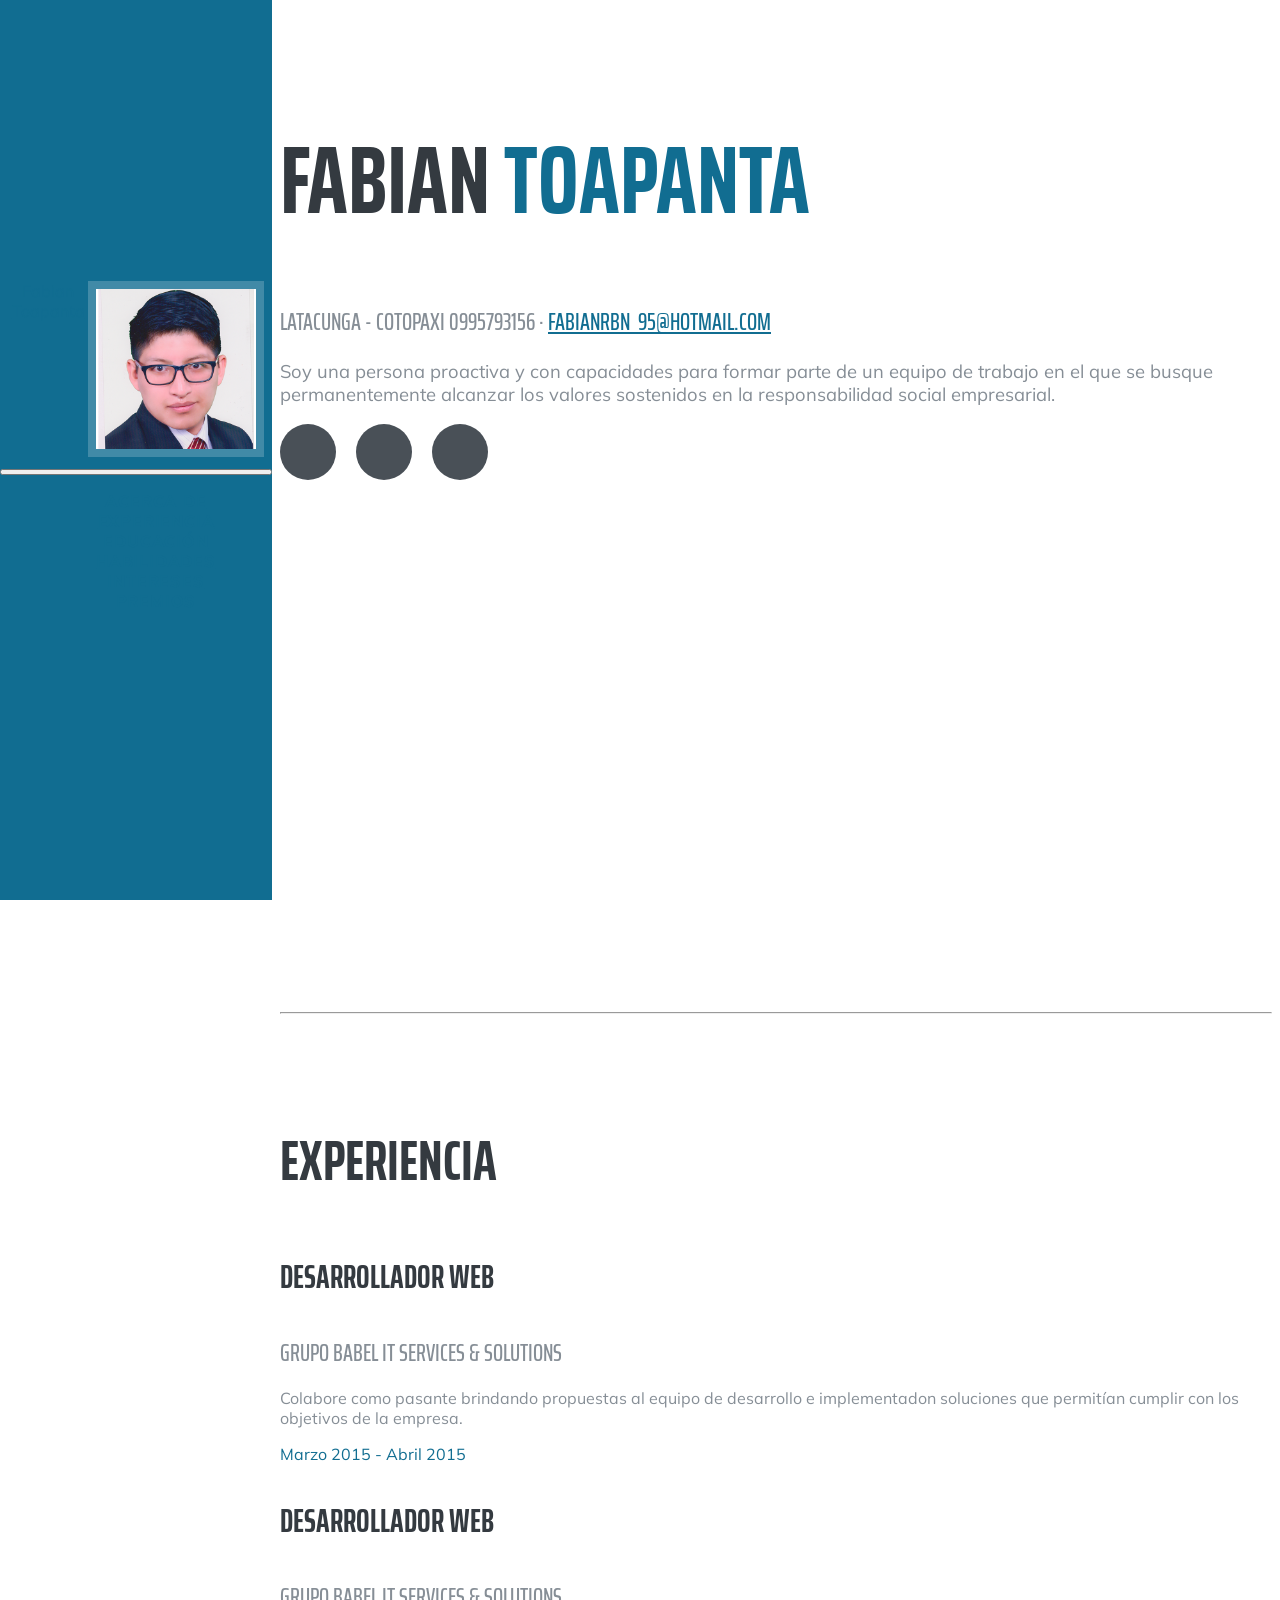
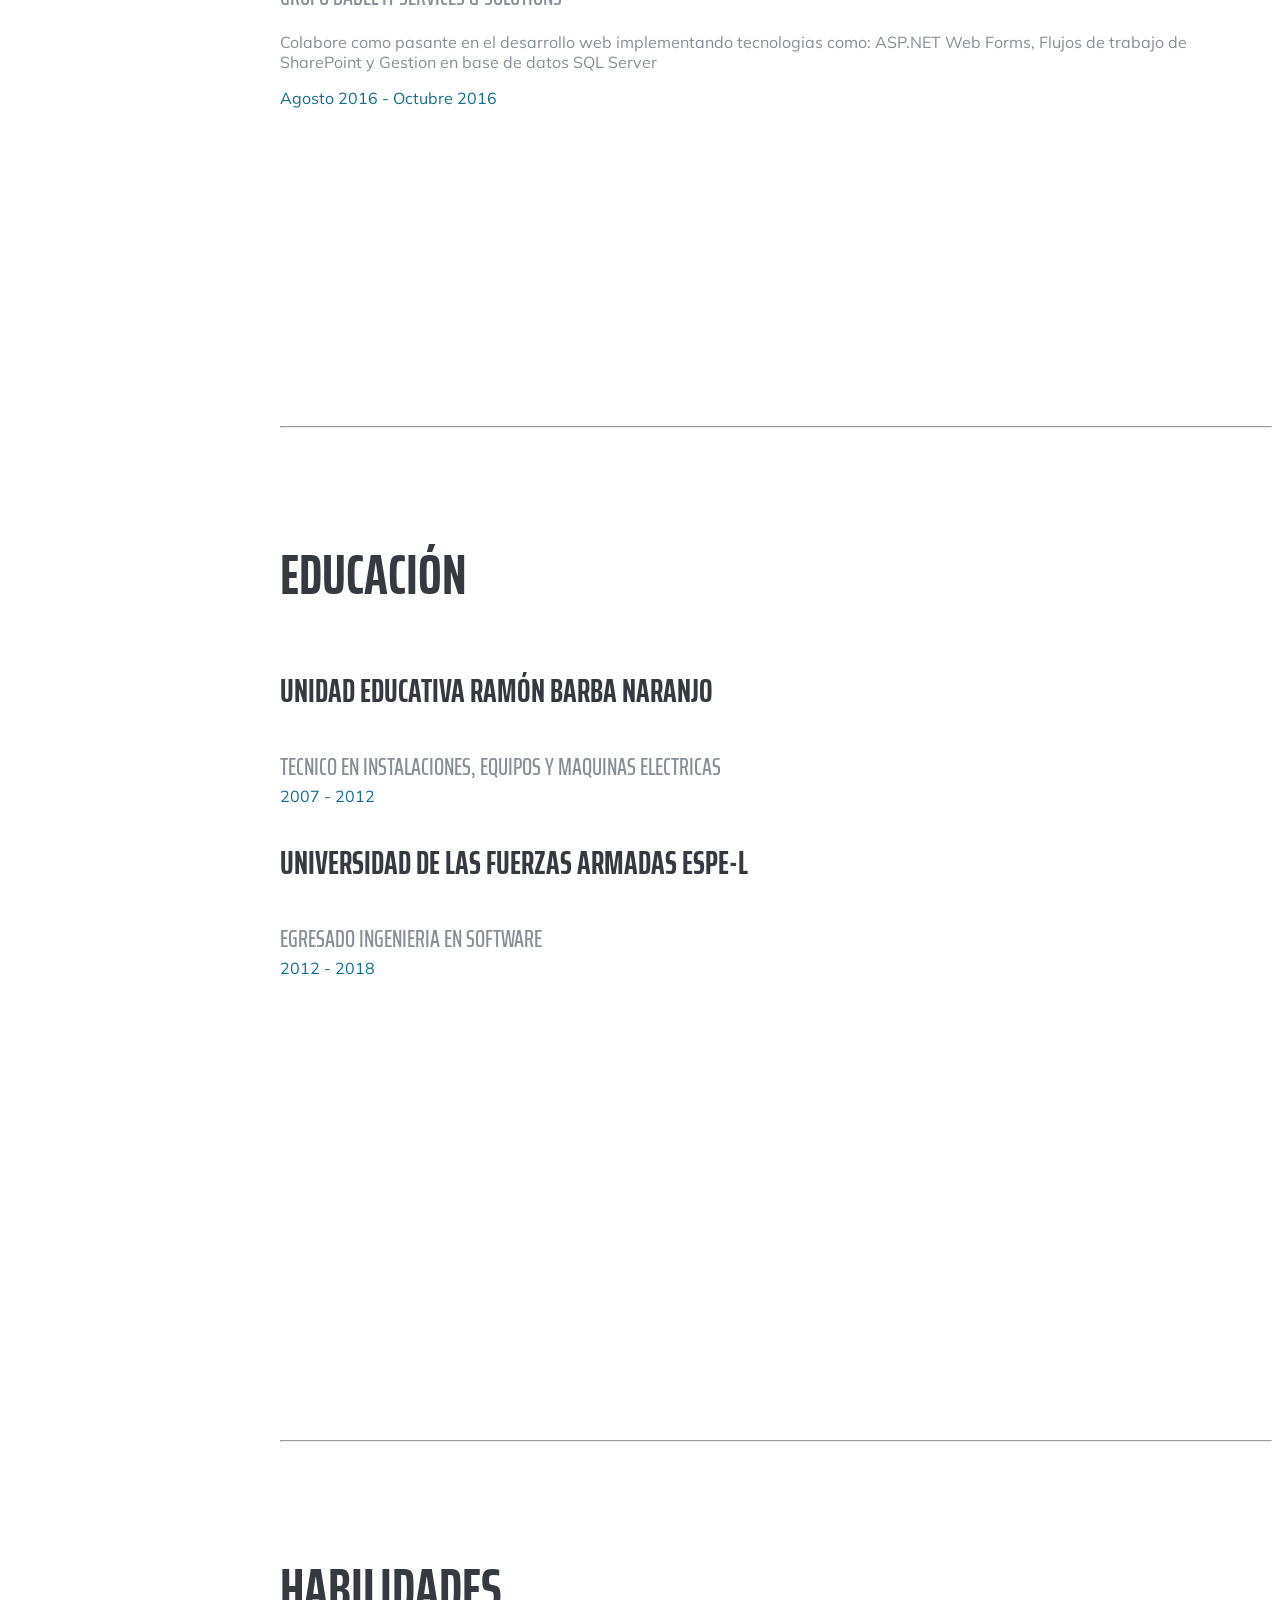
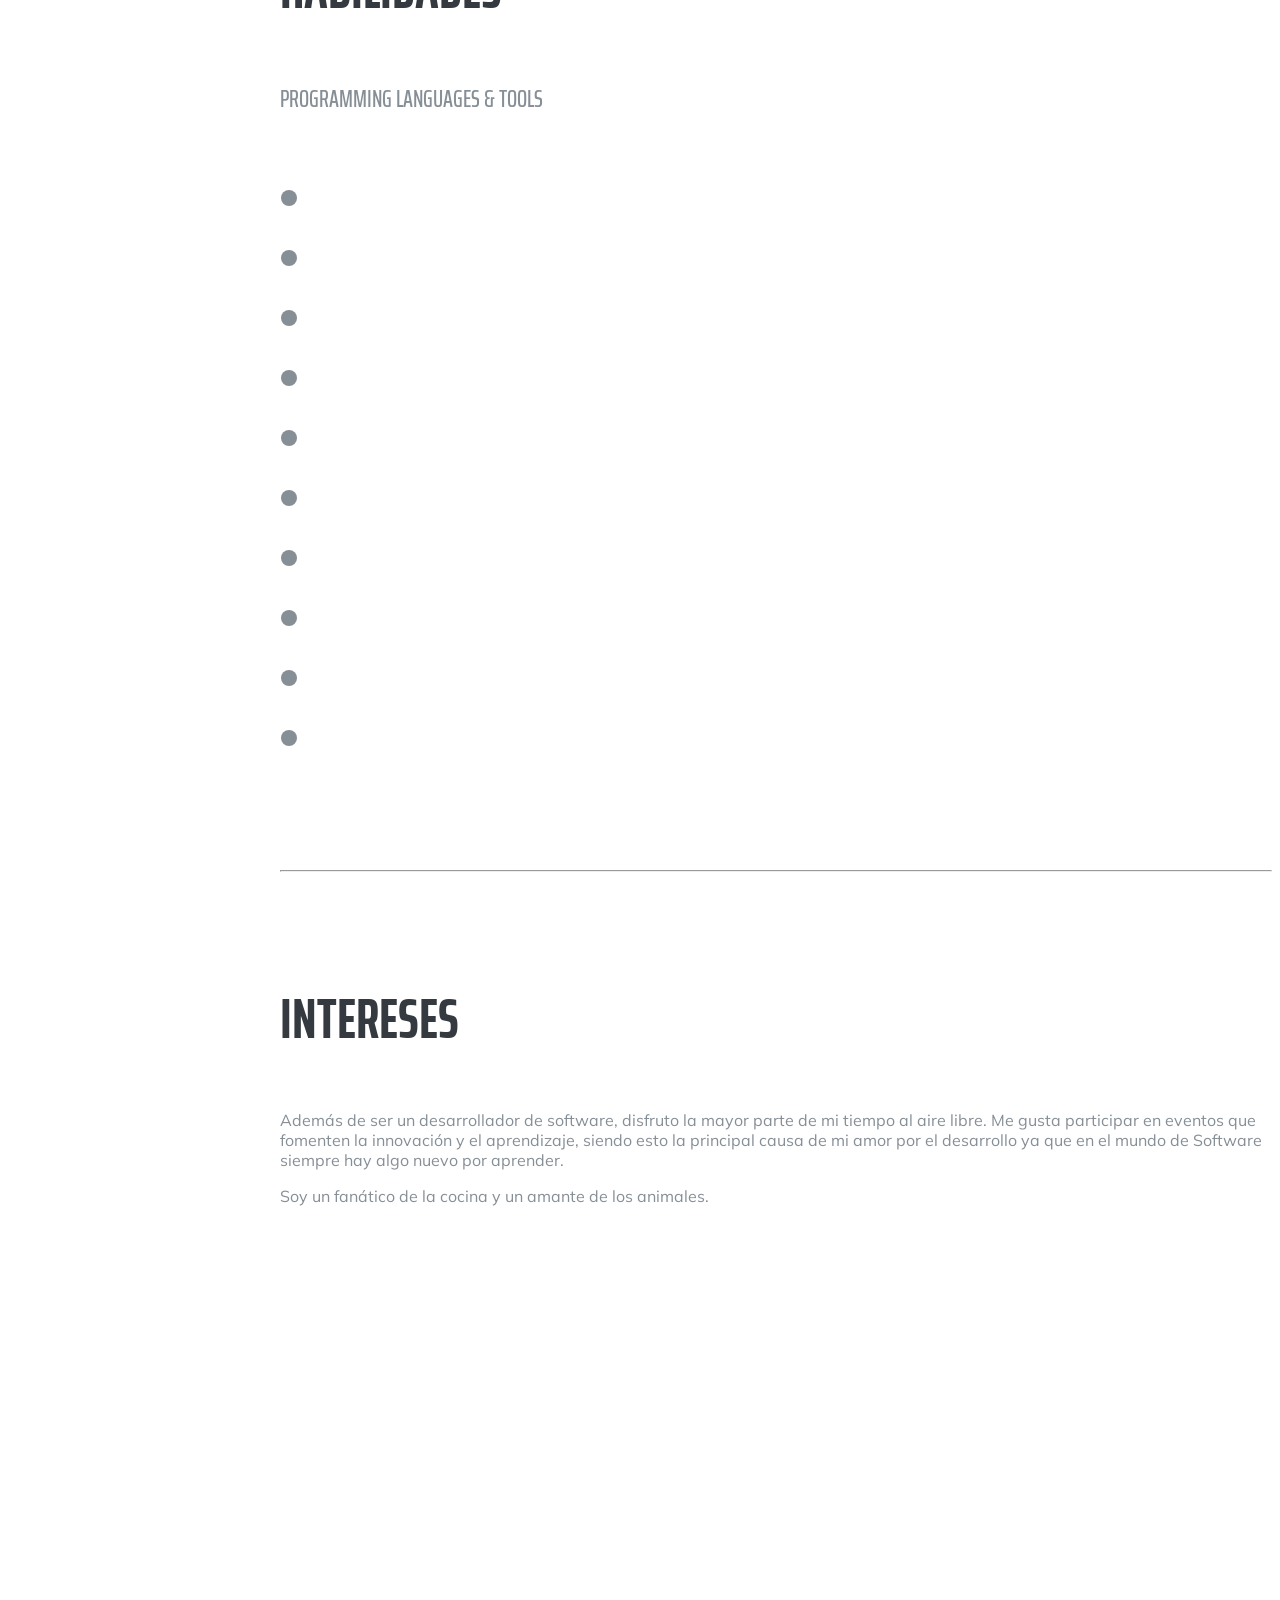
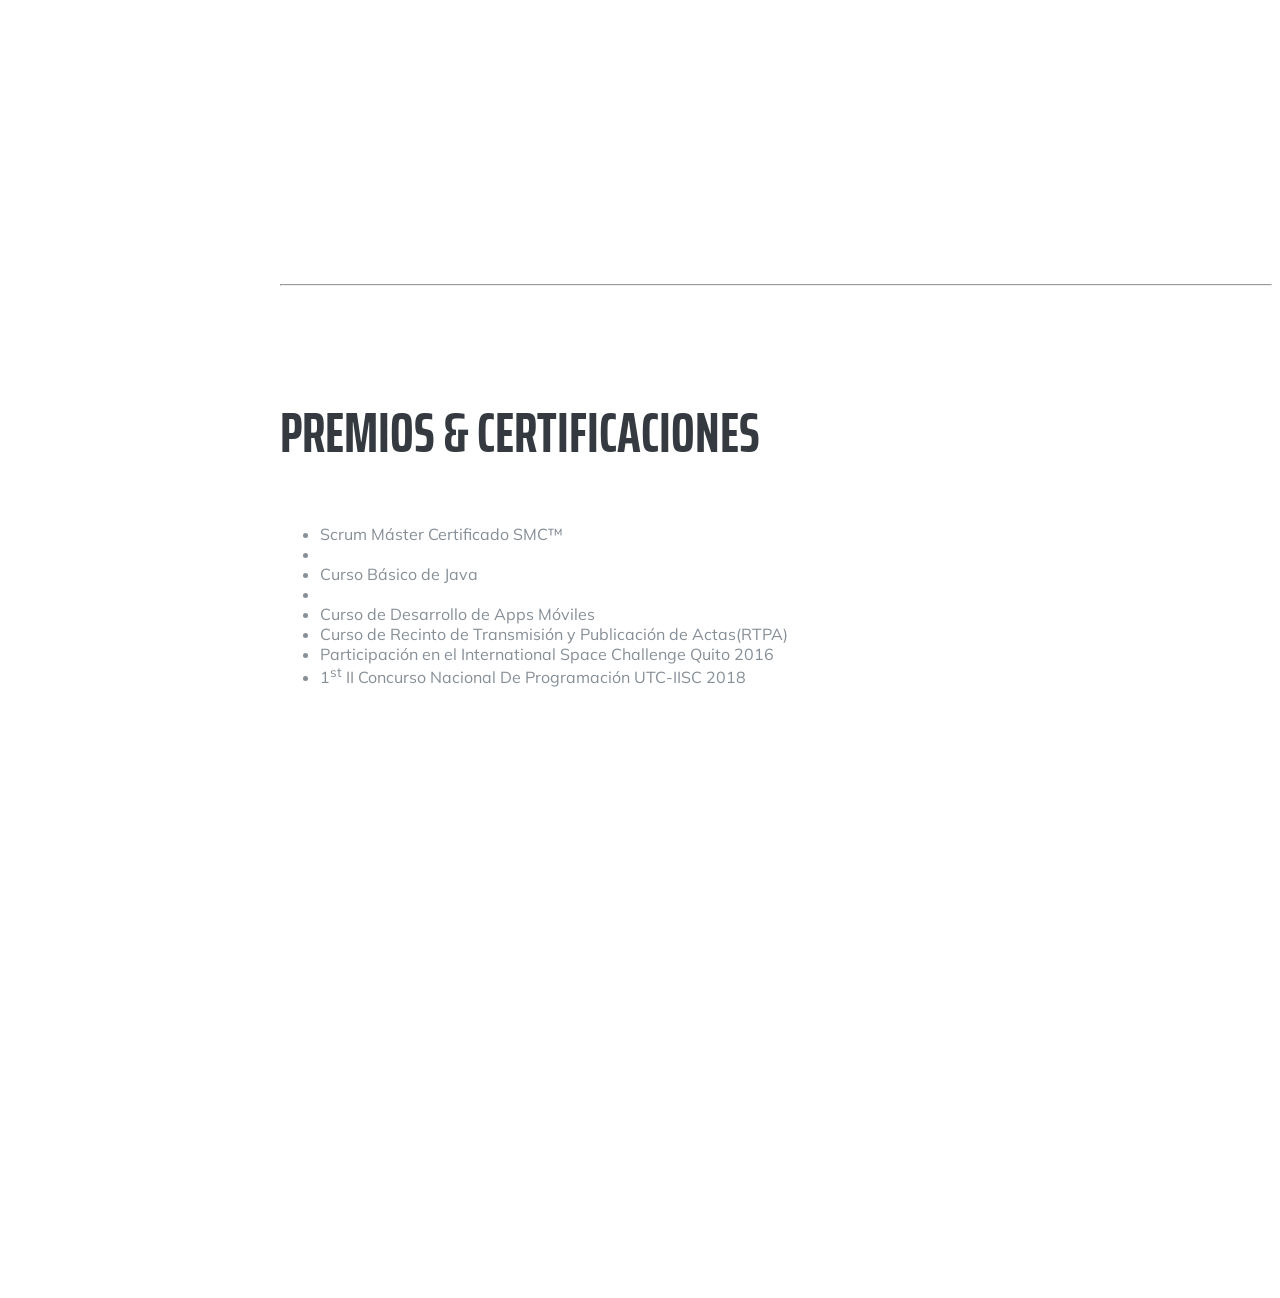
==== index.html @ a00c46a4 "first commit" ====
<!DOCTYPE html>
<html lang="en">

  <head>

    <meta charset="utf-8">
    <meta name="viewport" content="width=device-width, initial-scale=1, shrink-to-fit=no">
    <meta name="description" content="">
    <meta name="author" content="">

    <title>Resume - Start Bootstrap Theme</title>

    <!-- Bootstrap core CSS -->
    <link href="vendor/bootstrap/css/bootstrap.min.css" rel="stylesheet">

    <!-- Custom fonts for this template -->
    <link href="https://fonts.googleapis.com/css?family=Saira+Extra+Condensed:500,700" rel="stylesheet">
    <link href="https://fonts.googleapis.com/css?family=Muli:400,400i,800,800i" rel="stylesheet">
    <link href="vendor/fontawesome-free/css/all.min.css" rel="stylesheet">

    <!-- Custom styles for this template -->
    <link href="css/resume.min.css" rel="stylesheet">

  </head>

  <body id="page-top">

    <nav class="navbar navbar-expand-lg navbar-dark bg-primary fixed-top" id="sideNav">
      <a class="navbar-brand js-scroll-trigger" href="#page-top">
        <span class="d-block d-lg-none">Fabian Toapanta</span>
        <span class="d-none d-lg-block">
          <img class="img-fluid img-profile rounded-circle mx-auto mb-2" src="img/profile2.png" alt="">
        </span>
      </a>
      <button class="navbar-toggler" type="button" data-toggle="collapse" data-target="#navbarSupportedContent" aria-controls="navbarSupportedContent" aria-expanded="false" aria-label="Toggle navigation">
        <span class="navbar-toggler-icon"></span>
      </button>
      <div class="collapse navbar-collapse" id="navbarSupportedContent">
        <ul class="navbar-nav">
          <li class="nav-item">
            <a class="nav-link js-scroll-trigger" href="#Acerca de">Acerca de</a>
          </li>
          <li class="nav-item">
            <a class="nav-link js-scroll-trigger" href="#Experiencia">Experiencia</a>
          </li>
          <li class="nav-item">
            <a class="nav-link js-scroll-trigger" href="#Educación">Educación</a>
          </li>
          <li class="nav-item">
            <a class="nav-link js-scroll-trigger" href="#Habilidades">Habilidades</a>
          </li>
          <li class="nav-item">
            <a class="nav-link js-scroll-trigger" href="#Intereses">Intereses</a>
          </li>
          <li class="nav-item">
            <a class="nav-link js-scroll-trigger" href="#Premios">Premios </a>
          </li>
        </ul>
      </div>
    </nav>

    <div class="container-fluid p-0">

      <section class="resume-section p-3 p-lg-5 d-flex d-column" id="Acerca de">
        <div class="my-auto">
          <h1 class="mb-0">Fabian
            <span class="text-primary">Toapanta</span>
          </h1>
          <div class="subheading mb-5">Latacunga - Cotopaxi 0995793156 ·
            <a href="mailto:name@email.com">fabianRBN_95@hotmail.com</a>
          </div>
          <p class="lead mb-5">Soy una persona proactiva y con capacidades para formar parte de un equipo de trabajo en el que se busque permanentemente alcanzar los valores sostenidos en la responsabilidad social empresarial.</p>
          <div class="social-icons">
            <a href="https://www.linkedin.com/in/fabian-toapanta-149147112/">
              <i class="fab fa-linkedin-in"></i>
            </a>
            <a href="https://github.com/fabianRBN">
              <i class="fab fa-github"></i>
            </a>
            <a href="https://www.facebook.com/fabian.toapanta1">
              <i class="fab fa-facebook-f"></i>
            </a>
          </div>
        </div>
      </section>

      <hr class="m-0">

      <section class="resume-section p-3 p-lg-5 d-flex flex-column" id="Experiencia">
        <div class="my-auto">
          <h2 class="mb-5">Experiencia</h2>

 

          <div class="resume-item d-flex flex-column flex-md-row mb-5">
            <div class="resume-content mr-auto">
              <h3 class="mb-0">Desarrollador web</h3>
              <div class="subheading mb-3">Grupo Babel IT Services & Solutions</div>
              <p>Colabore como pasante brindando propuestas al equipo de desarrollo e implementadon soluciones que permitían cumplir con los objetivos de la empresa.</p>
            </div>
            <div class="resume-date text-md-right">
              <span class="text-primary">Marzo 2015 - Abril 2015</span>
            </div>
          </div>

		<div class="resume-item d-flex flex-column flex-md-row mb-5">
            <div class="resume-content mr-auto">
              <h3 class="mb-0">Desarrollador web</h3>
              <div class="subheading mb-3">Grupo Babel IT Services & Solutions</div>
              <p>Colabore como pasante en el desarrollo web implementando tecnologias como: ASP.NET Web Forms, Flujos de trabajo de SharePoint y  Gestion en base de datos SQL Server</p>
            </div>
            <div class="resume-date text-md-right">
              <span class="text-primary">Agosto 2016 - Octubre 2016</span>
            </div>
          </div>

 

        </div>

      </section>

      <hr class="m-0">

      <section class="resume-section p-3 p-lg-5 d-flex flex-column" id="Educación">
        <div class="my-auto">
          <h2 class="mb-5">Educación</h2>

          <div class="resume-item d-flex flex-column flex-md-row mb-5">
            <div class="resume-content mr-auto">
              <h3 class="mb-0">Unidad Educativa RAMóN BARBA NARANJO</h3>
              <div class="subheading mb-3">Tecnico en INSTALACIONES, EQUIPOS Y MAQUINAS ELECTRICAS</div>
            </div>
            <div class="resume-date text-md-right">
              <span class="text-primary"> 2007 - 2012</span>
            </div>
          </div>

          <div class="resume-item d-flex flex-column flex-md-row">
            <div class="resume-content mr-auto">
              <h3 class="mb-0">UNIVERSIDAD DE LAS FUERZAS ARMADAS ESPE-L</h3>
              <div class="subheading mb-3">EGRESADO INGENIERIA EN SOFTWARE</div>

            </div>
            <div class="resume-date text-md-right">
              <span class="text-primary"> 2012 -  2018</span>
            </div>
          </div>

        </div>
      </section>

      <hr class="m-0">

      <section class="resume-section p-3 p-lg-5 d-flex flex-column" id="Habilidades">
        <div class="my-auto">
          <h2 class="mb-5">Habilidades</h2>

          <div class="subheading mb-3">Programming Languages &amp; Tools</div>
          <ul class="list-inline dev-icons">
            <li class="list-inline-item">
              <i class="fab fa-html5"></i>
            </li>
            <li class="list-inline-item">
              <i class="fab fa-css3-alt"></i>
            </li>
            <li class="list-inline-item">
              <i class="fab fa-js-square"></i>
            </li>
            <li class="list-inline-item">
              <i class="fab fa-angular"></i>
            </li>
            <li class="list-inline-item">
              <i class="fab fa-react"></i>
            </li>
            <li class="list-inline-item">
              <i class="fab fa-node-js"></i>
            </li>
            <li class="list-inline-item">
              <i class="fab fa-sass"></i>
            </li>
            <li class="list-inline-item">
              <i class="fab fa-less"></i>
            </li>
            <li class="list-inline-item">
              <i class="fab fa-wordpress"></i>
            </li>

            <li class="list-inline-item">
              <i class="fab fa-npm"></i>
            </li>
          </ul>


        </div>
      </section>

      <hr class="m-0">

      <section class="resume-section p-3 p-lg-5 d-flex flex-column" id="Intereses">
        <div class="my-auto">
          <h2 class="mb-5">Intereses</h2>
          <p>Además de ser un desarrollador de software, disfruto la mayor parte de mi tiempo al aire libre. Me gusta participar en eventos que fomenten la innovación y el aprendizaje, siendo esto la principal causa de mi amor por el desarrollo ya que en el mundo de Software siempre hay algo nuevo por aprender.</p>
          <p class="mb-0">Soy un fanático de la cocina y un amante de los animales.</p>
        </div>
      </section>

      <hr class="m-0">

      <section class="resume-section p-3 p-lg-5 d-flex flex-column" id="Premios">
        <div class="my-auto">
          <h2 class="mb-5">Premios &amp; certificaciones</h2>
          <ul class="fa-ul mb-0">
            <li>
              <i class="fa-li fa fa-trophy text-warning"></i>
              Scrum Máster Certificado SMC™</li>
            <li>
			<li>
              <i class="fa-li fa fa-trophy text-warning"></i>
              Curso Básico de Java</li>
            <li>
              <i class="fa-li fa fa-trophy text-warning"></i>
              </li>
            <li>
              <i class="fa-li fa fa-trophy text-warning"></i>
              Curso de Desarrollo de Apps Móviles</li>
            <li>
              <i class="fa-li fa fa-trophy text-warning"></i>
				Curso de Recinto de Transmisión y Publicación de Actas(RTPA)
              </li>
            <li>
              <i class="fa-li fa fa-trophy text-warning"></i>
				Participación en el International Space Challenge Quito 2016</li>
            <li>
              <i class="fa-li fa fa-trophy text-warning"></i>
              1<sup>st</sup>
              II Concurso  Nacional De Programación UTC-IISC 2018 </li>
            
          </ul>
        </div>
      </section>

    </div>

    <!-- Bootstrap core JavaScript -->
    <script src="vendor/jquery/jquery.min.js"></script>
    <script src="vendor/bootstrap/js/bootstrap.bundle.min.js"></script>

    <!-- Plugin JavaScript -->
    <script src="vendor/jquery-easing/jquery.easing.min.js"></script>

    <!-- Custom scripts for this template -->
    <script src="js/resume.min.js"></script>

  </body>

</html>
---- vendor/fontawesome-free/css/all.min.css ----
/*!
 * Font Awesome Free 5.2.0 by @fontawesome - https://fontawesome.com
 * License - https://fontawesome.com/license (Icons: CC BY 4.0, Fonts: SIL OFL 1.1, Code: MIT License)
 */
.fa,.fab,.fal,.far,.fas{-moz-osx-font-smoothing:grayscale;-webkit-font-smoothing:antialiased;display:inline-block;font-style:normal;font-variant:normal;text-rendering:auto;line-height:1}.fa-lg{font-size:1.33333em;line-height:.75em;vertical-align:-.0667em}.fa-xs{font-size:.75em}.fa-sm{font-size:.875em}.fa-1x{font-size:1em}.fa-2x{font-size:2em}.fa-3x{font-size:3em}.fa-4x{font-size:4em}.fa-5x{font-size:5em}.fa-6x{font-size:6em}.fa-7x{font-size:7em}.fa-8x{font-size:8em}.fa-9x{font-size:9em}.fa-10x{font-size:10em}.fa-fw{text-align:center;width:1.25em}.fa-ul{list-style-type:none;margin-left:2.5em;padding-left:0}.fa-ul>li{position:relative}.fa-li{left:-2em;position:absolute;text-align:center;width:2em;line-height:inherit}.fa-border{border:.08em solid #eee;border-radius:.1em;padding:.2em .25em .15em}.fa-pull-left{float:left}.fa-pull-right{float:right}.fa.fa-pull-left,.fab.fa-pull-left,.fal.fa-pull-left,.far.fa-pull-left,.fas.fa-pull-left{margin-right:.3em}.fa.fa-pull-right,.fab.fa-pull-right,.fal.fa-pull-right,.far.fa-pull-right,.fas.fa-pull-right{margin-left:.3em}.fa-spin{animation:a 2s infinite linear}.fa-pulse{animation:a 1s infinite steps(8)}@keyframes a{0%{transform:rotate(0deg)}to{transform:rotate(1turn)}}.fa-rotate-90{-ms-filter:"progid:DXImageTransform.Microsoft.BasicImage(rotation=1)";transform:rotate(90deg)}.fa-rotate-180{-ms-filter:"progid:DXImageTransform.Microsoft.BasicImage(rotation=2)";transform:rotate(180deg)}.fa-rotate-270{-ms-filter:"progid:DXImageTransform.Microsoft.BasicImage(rotation=3)";transform:rotate(270deg)}.fa-flip-horizontal{-ms-filter:"progid:DXImageTransform.Microsoft.BasicImage(rotation=0, mirror=1)";transform:scaleX(-1)}.fa-flip-vertical{transform:scaleY(-1)}.fa-flip-horizontal.fa-flip-vertical,.fa-flip-vertical{-ms-filter:"progid:DXImageTransform.Microsoft.BasicImage(rotation=2, mirror=1)"}.fa-flip-horizontal.fa-flip-vertical{transform:scale(-1)}:root .fa-flip-horizontal,:root .fa-flip-vertical,:root .fa-rotate-90,:root .fa-rotate-180,:root .fa-rotate-270{-webkit-filter:none;filter:none}.fa-stack{display:inline-block;height:2em;line-height:2em;position:relative;vertical-align:middle;width:2em}.fa-stack-1x,.fa-stack-2x{left:0;position:absolute;text-align:center;width:100%}.fa-stack-1x{line-height:inherit}.fa-stack-2x{font-size:2em}.fa-inverse{color:#fff}.fa-500px:before{content:"\f26e"}.fa-accessible-icon:before{content:"\f368"}.fa-accusoft:before{content:"\f369"}.fa-address-book:before{content:"\f2b9"}.fa-address-card:before{content:"\f2bb"}.fa-adjust:before{content:"\f042"}.fa-adn:before{content:"\f170"}.fa-adversal:before{content:"\f36a"}.fa-affiliatetheme:before{content:"\f36b"}.fa-air-freshener:before{content:"\f5d0"}.fa-algolia:before{content:"\f36c"}.fa-align-center:before{content:"\f037"}.fa-align-justify:before{content:"\f039"}.fa-align-left:before{content:"\f036"}.fa-align-right:before{content:"\f038"}.fa-allergies:before{content:"\f461"}.fa-amazon:before{content:"\f270"}.fa-amazon-pay:before{content:"\f42c"}.fa-ambulance:before{content:"\f0f9"}.fa-american-sign-language-interpreting:before{content:"\f2a3"}.fa-amilia:before{content:"\f36d"}.fa-anchor:before{content:"\f13d"}.fa-android:before{content:"\f17b"}.fa-angellist:before{content:"\f209"}.fa-angle-double-down:before{content:"\f103"}.fa-angle-double-left:before{content:"\f100"}.fa-angle-double-right:before{content:"\f101"}.fa-angle-double-up:before{content:"\f102"}.fa-angle-down:before{content:"\f107"}.fa-angle-left:before{content:"\f104"}.fa-angle-right:before{content:"\f105"}.fa-angle-up:before{content:"\f106"}.fa-angry:before{content:"\f556"}.fa-angrycreative:before{content:"\f36e"}.fa-angular:before{content:"\f420"}.fa-app-store:before{content:"\f36f"}.fa-app-store-ios:before{content:"\f370"}.fa-apper:before{content:"\f371"}.fa-apple:before{content:"\f179"}.fa-apple-alt:before{content:"\f5d1"}.fa-apple-pay:before{content:"\f415"}.fa-archive:before{content:"\f187"}.fa-archway:before{content:"\f557"}.fa-arrow-alt-circle-down:before{content:"\f358"}.fa-arrow-alt-circle-left:before{content:"\f359"}.fa-arrow-alt-circle-right:before{content:"\f35a"}.fa-arrow-alt-circle-up:before{content:"\f35b"}.fa-arrow-circle-down:before{content:"\f0ab"}.fa-arrow-circle-left:before{content:"\f0a8"}.fa-arrow-circle-right:before{content:"\f0a9"}.fa-arrow-circle-up:before{content:"\f0aa"}.fa-arrow-down:before{content:"\f063"}.fa-arrow-left:before{content:"\f060"}.fa-arrow-right:before{content:"\f061"}.fa-arrow-up:before{content:"\f062"}.fa-arrows-alt:before{content:"\f0b2"}.fa-arrows-alt-h:before{content:"\f337"}.fa-arrows-alt-v:before{content:"\f338"}.fa-assistive-listening-systems:before{content:"\f2a2"}.fa-asterisk:before{content:"\f069"}.fa-asymmetrik:before{content:"\f372"}.fa-at:before{content:"\f1fa"}.fa-atlas:before{content:"\f558"}.fa-atom:before{content:"\f5d2"}.fa-audible:before{content:"\f373"}.fa-audio-description:before{content:"\f29e"}.fa-autoprefixer:before{content:"\f41c"}.fa-avianex:before{content:"\f374"}.fa-aviato:before{content:"\f421"}.fa-award:before{content:"\f559"}.fa-aws:before{content:"\f375"}.fa-backspace:before{content:"\f55a"}.fa-backward:before{content:"\f04a"}.fa-balance-scale:before{content:"\f24e"}.fa-ban:before{content:"\f05e"}.fa-band-aid:before{content:"\f462"}.fa-bandcamp:before{content:"\f2d5"}.fa-barcode:before{content:"\f02a"}.fa-bars:before{content:"\f0c9"}.fa-baseball-ball:before{content:"\f433"}.fa-basketball-ball:before{content:"\f434"}.fa-bath:before{content:"\f2cd"}.fa-battery-empty:before{content:"\f244"}.fa-battery-full:before{content:"\f240"}.fa-battery-half:before{content:"\f242"}.fa-battery-quarter:before{content:"\f243"}.fa-battery-three-quarters:before{content:"\f241"}.fa-bed:before{content:"\f236"}.fa-beer:before{content:"\f0fc"}.fa-behance:before{content:"\f1b4"}.fa-behance-square:before{content:"\f1b5"}.fa-bell:before{content:"\f0f3"}.fa-bell-slash:before{content:"\f1f6"}.fa-bezier-curve:before{content:"\f55b"}.fa-bicycle:before{content:"\f206"}.fa-bimobject:before{content:"\f378"}.fa-binoculars:before{content:"\f1e5"}.fa-birthday-cake:before{content:"\f1fd"}.fa-bitbucket:before{content:"\f171"}.fa-bitcoin:before{content:"\f379"}.fa-bity:before{content:"\f37a"}.fa-black-tie:before{content:"\f27e"}.fa-blackberry:before{content:"\f37b"}.fa-blender:before{content:"\f517"}.fa-blind:before{content:"\f29d"}.fa-blogger:before{content:"\f37c"}.fa-blogger-b:before{content:"\f37d"}.fa-bluetooth:before{content:"\f293"}.fa-bluetooth-b:before{content:"\f294"}.fa-bold:before{content:"\f032"}.fa-bolt:before{content:"\f0e7"}.fa-bomb:before{content:"\f1e2"}.fa-bone:before{content:"\f5d7"}.fa-bong:before{content:"\f55c"}.fa-book:before{content:"\f02d"}.fa-book-open:before{content:"\f518"}.fa-book-reader:before{content:"\f5da"}.fa-bookmark:before{content:"\f02e"}.fa-bowling-ball:before{content:"\f436"}.fa-box:before{content:"\f466"}.fa-box-open:before{content:"\f49e"}.fa-boxes:before{content:"\f468"}.fa-braille:before{content:"\f2a1"}.fa-brain:before{content:"\f5dc"}.fa-briefcase:before{content:"\f0b1"}.fa-briefcase-medical:before{content:"\f469"}.fa-broadcast-tower:before{content:"\f519"}.fa-broom:before{content:"\f51a"}.fa-brush:before{content:"\f55d"}.fa-btc:before{content:"\f15a"}.fa-bug:before{content:"\f188"}.fa-building:before{content:"\f1ad"}.fa-bullhorn:before{content:"\f0a1"}.fa-bullseye:before{content:"\f140"}.fa-burn:before{content:"\f46a"}.fa-buromobelexperte:before{content:"\f37f"}.fa-bus:before{content:"\f207"}.fa-bus-alt:before{content:"\f55e"}.fa-buysellads:before{content:"\f20d"}.fa-calculator:before{content:"\f1ec"}.fa-calendar:before{content:"\f133"}.fa-calendar-alt:before{content:"\f073"}.fa-calendar-check:before{content:"\f274"}.fa-calendar-minus:before{content:"\f272"}.fa-calendar-plus:before{content:"\f271"}.fa-calendar-times:before{content:"\f273"}.fa-camera:before{content:"\f030"}.fa-camera-retro:before{content:"\f083"}.fa-cannabis:before{content:"\f55f"}.fa-capsules:before{content:"\f46b"}.fa-car:before{content:"\f1b9"}.fa-car-alt:before{content:"\f5de"}.fa-car-battery:before{content:"\f5df"}.fa-car-crash:before{content:"\f5e1"}.fa-car-side:before{content:"\f5e4"}.fa-caret-down:before{content:"\f0d7"}.fa-caret-left:before{content:"\f0d9"}.fa-caret-right:before{content:"\f0da"}.fa-caret-square-down:before{content:"\f150"}.fa-caret-square-left:before{content:"\f191"}.fa-caret-square-right:before{content:"\f152"}.fa-caret-square-up:before{content:"\f151"}.fa-caret-up:before{content:"\f0d8"}.fa-cart-arrow-down:before{content:"\f218"}.fa-cart-plus:before{content:"\f217"}.fa-cc-amazon-pay:before{content:"\f42d"}.fa-cc-amex:before{content:"\f1f3"}.fa-cc-apple-pay:before{content:"\f416"}.fa-cc-diners-club:before{content:"\f24c"}.fa-cc-discover:before{content:"\f1f2"}.fa-cc-jcb:before{content:"\f24b"}.fa-cc-mastercard:before{content:"\f1f1"}.fa-cc-paypal:before{content:"\f1f4"}.fa-cc-stripe:before{content:"\f1f5"}.fa-cc-visa:before{content:"\f1f0"}.fa-centercode:before{content:"\f380"}.fa-certificate:before{content:"\f0a3"}.fa-chalkboard:before{content:"\f51b"}.fa-chalkboard-teacher:before{content:"\f51c"}.fa-charging-station:before{content:"\f5e7"}.fa-chart-area:before{content:"\f1fe"}.fa-chart-bar:before{content:"\f080"}.fa-chart-line:before{content:"\f201"}.fa-chart-pie:before{content:"\f200"}.fa-check:before{content:"\f00c"}.fa-check-circle:before{content:"\f058"}.fa-check-double:before{content:"\f560"}.fa-check-square:before{content:"\f14a"}.fa-chess:before{content:"\f439"}.fa-chess-bishop:before{content:"\f43a"}.fa-chess-board:before{content:"\f43c"}.fa-chess-king:before{content:"\f43f"}.fa-chess-knight:before{content:"\f441"}.fa-chess-pawn:before{content:"\f443"}.fa-chess-queen:before{content:"\f445"}.fa-chess-rook:before{content:"\f447"}.fa-chevron-circle-down:before{content:"\f13a"}.fa-chevron-circle-left:before{content:"\f137"}.fa-chevron-circle-right:before{content:"\f138"}.fa-chevron-circle-up:before{content:"\f139"}.fa-chevron-down:before{content:"\f078"}.fa-chevron-left:before{content:"\f053"}.fa-chevron-right:before{content:"\f054"}.fa-chevron-up:before{content:"\f077"}.fa-child:before{content:"\f1ae"}.fa-chrome:before{content:"\f268"}.fa-church:before{content:"\f51d"}.fa-circle:before{content:"\f111"}.fa-circle-notch:before{content:"\f1ce"}.fa-clipboard:before{content:"\f328"}.fa-clipboard-check:before{content:"\f46c"}.fa-clipboard-list:before{content:"\f46d"}.fa-clock:before{content:"\f017"}.fa-clone:before{content:"\f24d"}.fa-closed-captioning:before{content:"\f20a"}.fa-cloud:before{content:"\f0c2"}.fa-cloud-download-alt:before{content:"\f381"}.fa-cloud-upload-alt:before{content:"\f382"}.fa-cloudscale:before{content:"\f383"}.fa-cloudsmith:before{content:"\f384"}.fa-cloudversify:before{content:"\f385"}.fa-cocktail:before{content:"\f561"}.fa-code:before{content:"\f121"}.fa-code-branch:before{content:"\f126"}.fa-codepen:before{content:"\f1cb"}.fa-codiepie:before{content:"\f284"}.fa-coffee:before{content:"\f0f4"}.fa-cog:before{content:"\f013"}.fa-cogs:before{content:"\f085"}.fa-coins:before{content:"\f51e"}.fa-columns:before{content:"\f0db"}.fa-comment:before{content:"\f075"}.fa-comment-alt:before{content:"\f27a"}.fa-comment-dots:before{content:"\f4ad"}.fa-comment-slash:before{content:"\f4b3"}.fa-comments:before{content:"\f086"}.fa-compact-disc:before{content:"\f51f"}.fa-compass:before{content:"\f14e"}.fa-compress:before{content:"\f066"}.fa-concierge-bell:before{content:"\f562"}.fa-connectdevelop:before{content:"\f20e"}.fa-contao:before{content:"\f26d"}.fa-cookie:before{content:"\f563"}.fa-cookie-bite:before{content:"\f564"}.fa-copy:before{content:"\f0c5"}.fa-copyright:before{content:"\f1f9"}.fa-couch:before{content:"\f4b8"}.fa-cpanel:before{content:"\f388"}.fa-creative-commons:before{content:"\f25e"}.fa-creative-commons-by:before{content:"\f4e7"}.fa-creative-commons-nc:before{content:"\f4e8"}.fa-creative-commons-nc-eu:before{content:"\f4e9"}.fa-creative-commons-nc-jp:before{content:"\f4ea"}.fa-creative-commons-nd:before{content:"\f4eb"}.fa-creative-commons-pd:before{content:"\f4ec"}.fa-creative-commons-pd-alt:before{content:"\f4ed"}.fa-creative-commons-remix:before{content:"\f4ee"}.fa-creative-commons-sa:before{content:"\f4ef"}.fa-creative-commons-sampling:before{content:"\f4f0"}.fa-creative-commons-sampling-plus:before{content:"\f4f1"}.fa-creative-commons-share:before{content:"\f4f2"}.fa-credit-card:before{content:"\f09d"}.fa-crop:before{content:"\f125"}.fa-crop-alt:before{content:"\f565"}.fa-crosshairs:before{content:"\f05b"}.fa-crow:before{content:"\f520"}.fa-crown:before{content:"\f521"}.fa-css3:before{content:"\f13c"}.fa-css3-alt:before{content:"\f38b"}.fa-cube:before{content:"\f1b2"}.fa-cubes:before{content:"\f1b3"}.fa-cut:before{content:"\f0c4"}.fa-cuttlefish:before{content:"\f38c"}.fa-d-and-d:before{content:"\f38d"}.fa-dashcube:before{content:"\f210"}.fa-database:before{content:"\f1c0"}.fa-deaf:before{content:"\f2a4"}.fa-delicious:before{content:"\f1a5"}.fa-deploydog:before{content:"\f38e"}.fa-deskpro:before{content:"\f38f"}.fa-desktop:before{content:"\f108"}.fa-deviantart:before{content:"\f1bd"}.fa-diagnoses:before{content:"\f470"}.fa-dice:before{content:"\f522"}.fa-dice-five:before{content:"\f523"}.fa-dice-four:before{content:"\f524"}.fa-dice-one:before{content:"\f525"}.fa-dice-six:before{content:"\f526"}.fa-dice-three:before{content:"\f527"}.fa-dice-two:before{content:"\f528"}.fa-digg:before{content:"\f1a6"}.fa-digital-ocean:before{content:"\f391"}.fa-digital-tachograph:before{content:"\f566"}.fa-directions:before{content:"\f5eb"}.fa-discord:before{content:"\f392"}.fa-discourse:before{content:"\f393"}.fa-divide:before{content:"\f529"}.fa-dizzy:before{content:"\f567"}.fa-dna:before{content:"\f471"}.fa-dochub:before{content:"\f394"}.fa-docker:before{content:"\f395"}.fa-dollar-sign:before{content:"\f155"}.fa-dolly:before{content:"\f472"}.fa-dolly-flatbed:before{content:"\f474"}.fa-donate:before{content:"\f4b9"}.fa-door-closed:before{content:"\f52a"}.fa-door-open:before{content:"\f52b"}.fa-dot-circle:before{content:"\f192"}.fa-dove:before{content:"\f4ba"}.fa-download:before{content:"\f019"}.fa-draft2digital:before{content:"\f396"}.fa-drafting-compass:before{content:"\f568"}.fa-draw-polygon:before{content:"\f5ee"}.fa-dribbble:before{content:"\f17d"}.fa-dribbble-square:before{content:"\f397"}.fa-dropbox:before{content:"\f16b"}.fa-drum:before{content:"\f569"}.fa-drum-steelpan:before{content:"\f56a"}.fa-drupal:before{content:"\f1a9"}.fa-dumbbell:before{content:"\f44b"}.fa-dyalog:before{content:"\f399"}.fa-earlybirds:before{content:"\f39a"}.fa-ebay:before{content:"\f4f4"}.fa-edge:before{content:"\f282"}.fa-edit:before{content:"\f044"}.fa-eject:before{content:"\f052"}.fa-elementor:before{content:"\f430"}.fa-ellipsis-h:before{content:"\f141"}.fa-ellipsis-v:before{content:"\f142"}.fa-ello:before{content:"\f5f1"}.fa-ember:before{content:"\f423"}.fa-empire:before{content:"\f1d1"}.fa-envelope:before{content:"\f0e0"}.fa-envelope-open:before{content:"\f2b6"}.fa-envelope-square:before{content:"\f199"}.fa-envira:before{content:"\f299"}.fa-equals:before{content:"\f52c"}.fa-eraser:before{content:"\f12d"}.fa-erlang:before{content:"\f39d"}.fa-ethereum:before{content:"\f42e"}.fa-etsy:before{content:"\f2d7"}.fa-euro-sign:before{content:"\f153"}.fa-exchange-alt:before{content:"\f362"}.fa-exclamation:before{content:"\f12a"}.fa-exclamation-circle:before{content:"\f06a"}.fa-exclamation-triangle:before{content:"\f071"}.fa-expand:before{content:"\f065"}.fa-expand-arrows-alt:before{content:"\f31e"}.fa-expeditedssl:before{content:"\f23e"}.fa-external-link-alt:before{content:"\f35d"}.fa-external-link-square-alt:before{content:"\f360"}.fa-eye:before{content:"\f06e"}.fa-eye-dropper:before{content:"\f1fb"}.fa-eye-slash:before{content:"\f070"}.fa-facebook:before{content:"\f09a"}.fa-facebook-f:before{content:"\f39e"}.fa-facebook-messenger:before{content:"\f39f"}.fa-facebook-square:before{content:"\f082"}.fa-fast-backward:before{content:"\f049"}.fa-fast-forward:before{content:"\f050"}.fa-fax:before{content:"\f1ac"}.fa-feather:before{content:"\f52d"}.fa-feather-alt:before{content:"\f56b"}.fa-female:before{content:"\f182"}.fa-fighter-jet:before{content:"\f0fb"}.fa-file:before{content:"\f15b"}.fa-file-alt:before{content:"\f15c"}.fa-file-archive:before{content:"\f1c6"}.fa-file-audio:before{content:"\f1c7"}.fa-file-code:before{content:"\f1c9"}.fa-file-contract:before{content:"\f56c"}.fa-file-download:before{content:"\f56d"}.fa-file-excel:before{content:"\f1c3"}.fa-file-export:before{content:"\f56e"}.fa-file-image:before{content:"\f1c5"}.fa-file-import:before{content:"\f56f"}.fa-file-invoice:before{content:"\f570"}.fa-file-invoice-dollar:before{content:"\f571"}.fa-file-medical:before{content:"\f477"}.fa-file-medical-alt:before{content:"\f478"}.fa-file-pdf:before{content:"\f1c1"}.fa-file-powerpoint:before{content:"\f1c4"}.fa-file-prescription:before{content:"\f572"}.fa-file-signature:before{content:"\f573"}.fa-file-upload:before{content:"\f574"}.fa-file-video:before{content:"\f1c8"}.fa-file-word:before{content:"\f1c2"}.fa-fill:before{content:"\f575"}.fa-fill-drip:before{content:"\f576"}.fa-film:before{content:"\f008"}.fa-filter:before{content:"\f0b0"}.fa-fingerprint:before{content:"\f577"}.fa-fire:before{content:"\f06d"}.fa-fire-extinguisher:before{content:"\f134"}.fa-firefox:before{content:"\f269"}.fa-first-aid:before{content:"\f479"}.fa-first-order:before{content:"\f2b0"}.fa-first-order-alt:before{content:"\f50a"}.fa-firstdraft:before{content:"\f3a1"}.fa-fish:before{content:"\f578"}.fa-flag:before{content:"\f024"}.fa-flag-checkered:before{content:"\f11e"}.fa-flask:before{content:"\f0c3"}.fa-flickr:before{content:"\f16e"}.fa-flipboard:before{content:"\f44d"}.fa-flushed:before{content:"\f579"}.fa-fly:before{content:"\f417"}.fa-folder:before{content:"\f07b"}.fa-folder-open:before{content:"\f07c"}.fa-font:before{content:"\f031"}.fa-font-awesome:before{content:"\f2b4"}.fa-font-awesome-alt:before{content:"\f35c"}.fa-font-awesome-flag:before{content:"\f425"}.fa-font-awesome-logo-full:before{content:"\f4e6"}.fa-fonticons:before{content:"\f280"}.fa-fonticons-fi:before{content:"\f3a2"}.fa-football-ball:before{content:"\f44e"}.fa-fort-awesome:before{content:"\f286"}.fa-fort-awesome-alt:before{content:"\f3a3"}.fa-forumbee:before{content:"\f211"}.fa-forward:before{content:"\f04e"}.fa-foursquare:before{content:"\f180"}.fa-free-code-camp:before{content:"\f2c5"}.fa-freebsd:before{content:"\f3a4"}.fa-frog:before{content:"\f52e"}.fa-frown:before{content:"\f119"}.fa-frown-open:before{content:"\f57a"}.fa-fulcrum:before{content:"\f50b"}.fa-futbol:before{content:"\f1e3"}.fa-galactic-republic:before{content:"\f50c"}.fa-galactic-senate:before{content:"\f50d"}.fa-gamepad:before{content:"\f11b"}.fa-gas-pump:before{content:"\f52f"}.fa-gavel:before{content:"\f0e3"}.fa-gem:before{content:"\f3a5"}.fa-genderless:before{content:"\f22d"}.fa-get-pocket:before{content:"\f265"}.fa-gg:before{content:"\f260"}.fa-gg-circle:before{content:"\f261"}.fa-gift:before{content:"\f06b"}.fa-git:before{content:"\f1d3"}.fa-git-square:before{content:"\f1d2"}.fa-github:before{content:"\f09b"}.fa-github-alt:before{content:"\f113"}.fa-github-square:before{content:"\f092"}.fa-gitkraken:before{content:"\f3a6"}.fa-gitlab:before{content:"\f296"}.fa-gitter:before{content:"\f426"}.fa-glass-martini:before{content:"\f000"}.fa-glass-martini-alt:before{content:"\f57b"}.fa-glasses:before{content:"\f530"}.fa-glide:before{content:"\f2a5"}.fa-glide-g:before{content:"\f2a6"}.fa-globe:before{content:"\f0ac"}.fa-globe-africa:before{content:"\f57c"}.fa-globe-americas:before{content:"\f57d"}.fa-globe-asia:before{content:"\f57e"}.fa-gofore:before{content:"\f3a7"}.fa-golf-ball:before{content:"\f450"}.fa-goodreads:before{content:"\f3a8"}.fa-goodreads-g:before{content:"\f3a9"}.fa-google:before{content:"\f1a0"}.fa-google-drive:before{content:"\f3aa"}.fa-google-play:before{content:"\f3ab"}.fa-google-plus:before{content:"\f2b3"}.fa-google-plus-g:before{content:"\f0d5"}.fa-google-plus-square:before{content:"\f0d4"}.fa-google-wallet:before{content:"\f1ee"}.fa-graduation-cap:before{content:"\f19d"}.fa-gratipay:before{content:"\f184"}.fa-grav:before{content:"\f2d6"}.fa-greater-than:before{content:"\f531"}.fa-greater-than-equal:before{content:"\f532"}.fa-grimace:before{content:"\f57f"}.fa-grin:before{content:"\f580"}.fa-grin-alt:before{content:"\f581"}.fa-grin-beam:before{content:"\f582"}.fa-grin-beam-sweat:before{content:"\f583"}.fa-grin-hearts:before{content:"\f584"}.fa-grin-squint:before{content:"\f585"}.fa-grin-squint-tears:before{content:"\f586"}.fa-grin-stars:before{content:"\f587"}.fa-grin-tears:before{content:"\f588"}.fa-grin-tongue:before{content:"\f589"}.fa-grin-tongue-squint:before{content:"\f58a"}.fa-grin-tongue-wink:before{content:"\f58b"}.fa-grin-wink:before{content:"\f58c"}.fa-grip-horizontal:before{content:"\f58d"}.fa-grip-vertical:before{content:"\f58e"}.fa-gripfire:before{content:"\f3ac"}.fa-grunt:before{content:"\f3ad"}.fa-gulp:before{content:"\f3ae"}.fa-h-square:before{content:"\f0fd"}.fa-hacker-news:before{content:"\f1d4"}.fa-hacker-news-square:before{content:"\f3af"}.fa-hackerrank:before{content:"\f5f7"}.fa-hand-holding:before{content:"\f4bd"}.fa-hand-holding-heart:before{content:"\f4be"}.fa-hand-holding-usd:before{content:"\f4c0"}.fa-hand-lizard:before{content:"\f258"}.fa-hand-paper:before{content:"\f256"}.fa-hand-peace:before{content:"\f25b"}.fa-hand-point-down:before{content:"\f0a7"}.fa-hand-point-left:before{content:"\f0a5"}.fa-hand-point-right:before{content:"\f0a4"}.fa-hand-point-up:before{content:"\f0a6"}.fa-hand-pointer:before{content:"\f25a"}.fa-hand-rock:before{content:"\f255"}.fa-hand-scissors:before{content:"\f257"}.fa-hand-spock:before{content:"\f259"}.fa-hands:before{content:"\f4c2"}.fa-hands-helping:before{content:"\f4c4"}.fa-handshake:before{content:"\f2b5"}.fa-hashtag:before{content:"\f292"}.fa-hdd:before{content:"\f0a0"}.fa-heading:before{content:"\f1dc"}.fa-headphones:before{content:"\f025"}.fa-headphones-alt:before{content:"\f58f"}.fa-headset:before{content:"\f590"}.fa-heart:before{content:"\f004"}.fa-heartbeat:before{content:"\f21e"}.fa-helicopter:before{content:"\f533"}.fa-highlighter:before{content:"\f591"}.fa-hips:before{content:"\f452"}.fa-hire-a-helper:before{content:"\f3b0"}.fa-history:before{content:"\f1da"}.fa-hockey-puck:before{content:"\f453"}.fa-home:before{content:"\f015"}.fa-hooli:before{content:"\f427"}.fa-hornbill:before{content:"\f592"}.fa-hospital:before{content:"\f0f8"}.fa-hospital-alt:before{content:"\f47d"}.fa-hospital-symbol:before{content:"\f47e"}.fa-hot-tub:before{content:"\f593"}.fa-hotel:before{content:"\f594"}.fa-hotjar:before{content:"\f3b1"}.fa-hourglass:before{content:"\f254"}.fa-hourglass-end:before{content:"\f253"}.fa-hourglass-half:before{content:"\f252"}.fa-hourglass-start:before{content:"\f251"}.fa-houzz:before{content:"\f27c"}.fa-html5:before{content:"\f13b"}.fa-hubspot:before{content:"\f3b2"}.fa-i-cursor:before{content:"\f246"}.fa-id-badge:before{content:"\f2c1"}.fa-id-card:before{content:"\f2c2"}.fa-id-card-alt:before{content:"\f47f"}.fa-image:before{content:"\f03e"}.fa-images:before{content:"\f302"}.fa-imdb:before{content:"\f2d8"}.fa-inbox:before{content:"\f01c"}.fa-indent:before{content:"\f03c"}.fa-industry:before{content:"\f275"}.fa-infinity:before{content:"\f534"}.fa-info:before{content:"\f129"}.fa-info-circle:before{content:"\f05a"}.fa-instagram:before{content:"\f16d"}.fa-internet-explorer:before{content:"\f26b"}.fa-ioxhost:before{content:"\f208"}.fa-italic:before{content:"\f033"}.fa-itunes:before{content:"\f3b4"}.fa-itunes-note:before{content:"\f3b5"}.fa-java:before{content:"\f4e4"}.fa-jedi-order:before{content:"\f50e"}.fa-jenkins:before{content:"\f3b6"}.fa-joget:before{content:"\f3b7"}.fa-joint:before{content:"\f595"}.fa-joomla:before{content:"\f1aa"}.fa-js:before{content:"\f3b8"}.fa-js-square:before{content:"\f3b9"}.fa-jsfiddle:before{content:"\f1cc"}.fa-kaggle:before{content:"\f5fa"}.fa-key:before{content:"\f084"}.fa-keybase:before{content:"\f4f5"}.fa-keyboard:before{content:"\f11c"}.fa-keycdn:before{content:"\f3ba"}.fa-kickstarter:before{content:"\f3bb"}.fa-kickstarter-k:before{content:"\f3bc"}.fa-kiss:before{content:"\f596"}.fa-kiss-beam:before{content:"\f597"}.fa-kiss-wink-heart:before{content:"\f598"}.fa-kiwi-bird:before{content:"\f535"}.fa-korvue:before{content:"\f42f"}.fa-language:before{content:"\f1ab"}.fa-laptop:before{content:"\f109"}.fa-laptop-code:before{content:"\f5fc"}.fa-laravel:before{content:"\f3bd"}.fa-lastfm:before{content:"\f202"}.fa-lastfm-square:before{content:"\f203"}.fa-laugh:before{content:"\f599"}.fa-laugh-beam:before{content:"\f59a"}.fa-laugh-squint:before{content:"\f59b"}.fa-laugh-wink:before{content:"\f59c"}.fa-layer-group:before{content:"\f5fd"}.fa-leaf:before{content:"\f06c"}.fa-leanpub:before{content:"\f212"}.fa-lemon:before{content:"\f094"}.fa-less:before{content:"\f41d"}.fa-less-than:before{content:"\f536"}.fa-less-than-equal:before{content:"\f537"}.fa-level-down-alt:before{content:"\f3be"}.fa-level-up-alt:before{content:"\f3bf"}.fa-life-ring:before{content:"\f1cd"}.fa-lightbulb:before{content:"\f0eb"}.fa-line:before{content:"\f3c0"}.fa-link:before{content:"\f0c1"}.fa-linkedin:before{content:"\f08c"}.fa-linkedin-in:before{content:"\f0e1"}.fa-linode:before{content:"\f2b8"}.fa-linux:before{content:"\f17c"}.fa-lira-sign:before{content:"\f195"}.fa-list:before{content:"\f03a"}.fa-list-alt:before{content:"\f022"}.fa-list-ol:before{content:"\f0cb"}.fa-list-ul:before{content:"\f0ca"}.fa-location-arrow:before{content:"\f124"}.fa-lock:before{content:"\f023"}.fa-lock-open:before{content:"\f3c1"}.fa-long-arrow-alt-down:before{content:"\f309"}.fa-long-arrow-alt-left:before{content:"\f30a"}.fa-long-arrow-alt-right:before{content:"\f30b"}.fa-long-arrow-alt-up:before{content:"\f30c"}.fa-low-vision:before{content:"\f2a8"}.fa-luggage-cart:before{content:"\f59d"}.fa-lyft:before{content:"\f3c3"}.fa-magento:before{content:"\f3c4"}.fa-magic:before{content:"\f0d0"}.fa-magnet:before{content:"\f076"}.fa-mailchimp:before{content:"\f59e"}.fa-male:before{content:"\f183"}.fa-mandalorian:before{content:"\f50f"}.fa-map:before{content:"\f279"}.fa-map-marked:before{content:"\f59f"}.fa-map-marked-alt:before{content:"\f5a0"}.fa-map-marker:before{content:"\f041"}.fa-map-marker-alt:before{content:"\f3c5"}.fa-map-pin:before{content:"\f276"}.fa-map-signs:before{content:"\f277"}.fa-markdown:before{content:"\f60f"}.fa-marker:before{content:"\f5a1"}.fa-mars:before{content:"\f222"}.fa-mars-double:before{content:"\f227"}.fa-mars-stroke:before{content:"\f229"}.fa-mars-stroke-h:before{content:"\f22b"}.fa-mars-stroke-v:before{content:"\f22a"}.fa-mastodon:before{content:"\f4f6"}.fa-maxcdn:before{content:"\f136"}.fa-medal:before{content:"\f5a2"}.fa-medapps:before{content:"\f3c6"}.fa-medium:before{content:"\f23a"}.fa-medium-m:before{content:"\f3c7"}.fa-medkit:before{content:"\f0fa"}.fa-medrt:before{content:"\f3c8"}.fa-meetup:before{content:"\f2e0"}.fa-megaport:before{content:"\f5a3"}.fa-meh:before{content:"\f11a"}.fa-meh-blank:before{content:"\f5a4"}.fa-meh-rolling-eyes:before{content:"\f5a5"}.fa-memory:before{content:"\f538"}.fa-mercury:before{content:"\f223"}.fa-microchip:before{content:"\f2db"}.fa-microphone:before{content:"\f130"}.fa-microphone-alt:before{content:"\f3c9"}.fa-microphone-alt-slash:before{content:"\f539"}.fa-microphone-slash:before{content:"\f131"}.fa-microscope:before{content:"\f610"}.fa-microsoft:before{content:"\f3ca"}.fa-minus:before{content:"\f068"}.fa-minus-circle:before{content:"\f056"}.fa-minus-square:before{content:"\f146"}.fa-mix:before{content:"\f3cb"}.fa-mixcloud:before{content:"\f289"}.fa-mizuni:before{content:"\f3cc"}.fa-mobile:before{content:"\f10b"}.fa-mobile-alt:before{content:"\f3cd"}.fa-modx:before{content:"\f285"}.fa-monero:before{content:"\f3d0"}.fa-money-bill:before{content:"\f0d6"}.fa-money-bill-alt:before{content:"\f3d1"}.fa-money-bill-wave:before{content:"\f53a"}.fa-money-bill-wave-alt:before{content:"\f53b"}.fa-money-check:before{content:"\f53c"}.fa-money-check-alt:before{content:"\f53d"}.fa-monument:before{content:"\f5a6"}.fa-moon:before{content:"\f186"}.fa-mortar-pestle:before{content:"\f5a7"}.fa-motorcycle:before{content:"\f21c"}.fa-mouse-pointer:before{content:"\f245"}.fa-music:before{content:"\f001"}.fa-napster:before{content:"\f3d2"}.fa-neos:before{content:"\f612"}.fa-neuter:before{content:"\f22c"}.fa-newspaper:before{content:"\f1ea"}.fa-nimblr:before{content:"\f5a8"}.fa-nintendo-switch:before{content:"\f418"}.fa-node:before{content:"\f419"}.fa-node-js:before{content:"\f3d3"}.fa-not-equal:before{content:"\f53e"}.fa-notes-medical:before{content:"\f481"}.fa-npm:before{content:"\f3d4"}.fa-ns8:before{content:"\f3d5"}.fa-nutritionix:before{content:"\f3d6"}.fa-object-group:before{content:"\f247"}.fa-object-ungroup:before{content:"\f248"}.fa-odnoklassniki:before{content:"\f263"}.fa-odnoklassniki-square:before{content:"\f264"}.fa-oil-can:before{content:"\f613"}.fa-old-republic:before{content:"\f510"}.fa-opencart:before{content:"\f23d"}.fa-openid:before{content:"\f19b"}.fa-opera:before{content:"\f26a"}.fa-optin-monster:before{content:"\f23c"}.fa-osi:before{content:"\f41a"}.fa-outdent:before{content:"\f03b"}.fa-page4:before{content:"\f3d7"}.fa-pagelines:before{content:"\f18c"}.fa-paint-brush:before{content:"\f1fc"}.fa-paint-roller:before{content:"\f5aa"}.fa-palette:before{content:"\f53f"}.fa-palfed:before{content:"\f3d8"}.fa-pallet:before{content:"\f482"}.fa-paper-plane:before{content:"\f1d8"}.fa-paperclip:before{content:"\f0c6"}.fa-parachute-box:before{content:"\f4cd"}.fa-paragraph:before{content:"\f1dd"}.fa-parking:before{content:"\f540"}.fa-passport:before{content:"\f5ab"}.fa-paste:before{content:"\f0ea"}.fa-patreon:before{content:"\f3d9"}.fa-pause:before{content:"\f04c"}.fa-pause-circle:before{content:"\f28b"}.fa-paw:before{content:"\f1b0"}.fa-paypal:before{content:"\f1ed"}.fa-pen:before{content:"\f304"}.fa-pen-alt:before{content:"\f305"}.fa-pen-fancy:before{content:"\f5ac"}.fa-pen-nib:before{content:"\f5ad"}.fa-pen-square:before{content:"\f14b"}.fa-pencil-alt:before{content:"\f303"}.fa-pencil-ruler:before{content:"\f5ae"}.fa-people-carry:before{content:"\f4ce"}.fa-percent:before{content:"\f295"}.fa-percentage:before{content:"\f541"}.fa-periscope:before{content:"\f3da"}.fa-phabricator:before{content:"\f3db"}.fa-phoenix-framework:before{content:"\f3dc"}.fa-phoenix-squadron:before{content:"\f511"}.fa-phone:before{content:"\f095"}.fa-phone-slash:before{content:"\f3dd"}.fa-phone-square:before{content:"\f098"}.fa-phone-volume:before{content:"\f2a0"}.fa-php:before{content:"\f457"}.fa-pied-piper:before{content:"\f2ae"}.fa-pied-piper-alt:before{content:"\f1a8"}.fa-pied-piper-hat:before{content:"\f4e5"}.fa-pied-piper-pp:before{content:"\f1a7"}.fa-piggy-bank:before{content:"\f4d3"}.fa-pills:before{content:"\f484"}.fa-pinterest:before{content:"\f0d2"}.fa-pinterest-p:before{content:"\f231"}.fa-pinterest-square:before{content:"\f0d3"}.fa-plane:before{content:"\f072"}.fa-plane-arrival:before{content:"\f5af"}.fa-plane-departure:before{content:"\f5b0"}.fa-play:before{content:"\f04b"}.fa-play-circle:before{content:"\f144"}.fa-playstation:before{content:"\f3df"}.fa-plug:before{content:"\f1e6"}.fa-plus:before{content:"\f067"}.fa-plus-circle:before{content:"\f055"}.fa-plus-square:before{content:"\f0fe"}.fa-podcast:before{content:"\f2ce"}.fa-poo:before{content:"\f2fe"}.fa-poop:before{content:"\f619"}.fa-portrait:before{content:"\f3e0"}.fa-pound-sign:before{content:"\f154"}.fa-power-off:before{content:"\f011"}.fa-prescription:before{content:"\f5b1"}.fa-prescription-bottle:before{content:"\f485"}.fa-prescription-bottle-alt:before{content:"\f486"}.fa-print:before{content:"\f02f"}.fa-procedures:before{content:"\f487"}.fa-product-hunt:before{content:"\f288"}.fa-project-diagram:before{content:"\f542"}.fa-pushed:before{content:"\f3e1"}.fa-puzzle-piece:before{content:"\f12e"}.fa-python:before{content:"\f3e2"}.fa-qq:before{content:"\f1d6"}.fa-qrcode:before{content:"\f029"}.fa-question:before{content:"\f128"}.fa-question-circle:before{content:"\f059"}.fa-quidditch:before{content:"\f458"}.fa-quinscape:before{content:"\f459"}.fa-quora:before{content:"\f2c4"}.fa-quote-left:before{content:"\f10d"}.fa-quote-right:before{content:"\f10e"}.fa-r-project:before{content:"\f4f7"}.fa-random:before{content:"\f074"}.fa-ravelry:before{content:"\f2d9"}.fa-react:before{content:"\f41b"}.fa-readme:before{content:"\f4d5"}.fa-rebel:before{content:"\f1d0"}.fa-receipt:before{content:"\f543"}.fa-recycle:before{content:"\f1b8"}.fa-red-river:before{content:"\f3e3"}.fa-reddit:before{content:"\f1a1"}.fa-reddit-alien:before{content:"\f281"}.fa-reddit-square:before{content:"\f1a2"}.fa-redo:before{content:"\f01e"}.fa-redo-alt:before{content:"\f2f9"}.fa-registered:before{content:"\f25d"}.fa-rendact:before{content:"\f3e4"}.fa-renren:before{content:"\f18b"}.fa-reply:before{content:"\f3e5"}.fa-reply-all:before{content:"\f122"}.fa-replyd:before{content:"\f3e6"}.fa-researchgate:before{content:"\f4f8"}.fa-resolving:before{content:"\f3e7"}.fa-retweet:before{content:"\f079"}.fa-rev:before{content:"\f5b2"}.fa-ribbon:before{content:"\f4d6"}.fa-road:before{content:"\f018"}.fa-robot:before{content:"\f544"}.fa-rocket:before{content:"\f135"}.fa-rocketchat:before{content:"\f3e8"}.fa-rockrms:before{content:"\f3e9"}.fa-route:before{content:"\f4d7"}.fa-rss:before{content:"\f09e"}.fa-rss-square:before{content:"\f143"}.fa-ruble-sign:before{content:"\f158"}.fa-ruler:before{content:"\f545"}.fa-ruler-combined:before{content:"\f546"}.fa-ruler-horizontal:before{content:"\f547"}.fa-ruler-vertical:before{content:"\f548"}.fa-rupee-sign:before{content:"\f156"}.fa-sad-cry:before{content:"\f5b3"}.fa-sad-tear:before{content:"\f5b4"}.fa-safari:before{content:"\f267"}.fa-sass:before{content:"\f41e"}.fa-save:before{content:"\f0c7"}.fa-schlix:before{content:"\f3ea"}.fa-school:before{content:"\f549"}.fa-screwdriver:before{content:"\f54a"}.fa-scribd:before{content:"\f28a"}.fa-search:before{content:"\f002"}.fa-search-minus:before{content:"\f010"}.fa-search-plus:before{content:"\f00e"}.fa-searchengin:before{content:"\f3eb"}.fa-seedling:before{content:"\f4d8"}.fa-sellcast:before{content:"\f2da"}.fa-sellsy:before{content:"\f213"}.fa-server:before{content:"\f233"}.fa-servicestack:before{content:"\f3ec"}.fa-shapes:before{content:"\f61f"}.fa-share:before{content:"\f064"}.fa-share-alt:before{content:"\f1e0"}.fa-share-alt-square:before{content:"\f1e1"}.fa-share-square:before{content:"\f14d"}.fa-shekel-sign:before{content:"\f20b"}.fa-shield-alt:before{content:"\f3ed"}.fa-ship:before{content:"\f21a"}.fa-shipping-fast:before{content:"\f48b"}.fa-shirtsinbulk:before{content:"\f214"}.fa-shoe-prints:before{content:"\f54b"}.fa-shopping-bag:before{content:"\f290"}.fa-shopping-basket:before{content:"\f291"}.fa-shopping-cart:before{content:"\f07a"}.fa-shopware:before{content:"\f5b5"}.fa-shower:before{content:"\f2cc"}.fa-shuttle-van:before{content:"\f5b6"}.fa-sign:before{content:"\f4d9"}.fa-sign-in-alt:before{content:"\f2f6"}.fa-sign-language:before{content:"\f2a7"}.fa-sign-out-alt:before{content:"\f2f5"}.fa-signal:before{content:"\f012"}.fa-signature:before{content:"\f5b7"}.fa-simplybuilt:before{content:"\f215"}.fa-sistrix:before{content:"\f3ee"}.fa-sitemap:before{content:"\f0e8"}.fa-sith:before{content:"\f512"}.fa-skull:before{content:"\f54c"}.fa-skyatlas:before{content:"\f216"}.fa-skype:before{content:"\f17e"}.fa-slack:before{content:"\f198"}.fa-slack-hash:before{content:"\f3ef"}.fa-sliders-h:before{content:"\f1de"}.fa-slideshare:before{content:"\f1e7"}.fa-smile:before{content:"\f118"}.fa-smile-beam:before{content:"\f5b8"}.fa-smile-wink:before{content:"\f4da"}.fa-smoking:before{content:"\f48d"}.fa-smoking-ban:before{content:"\f54d"}.fa-snapchat:before{content:"\f2ab"}.fa-snapchat-ghost:before{content:"\f2ac"}.fa-snapchat-square:before{content:"\f2ad"}.fa-snowflake:before{content:"\f2dc"}.fa-solar-panel:before{content:"\f5ba"}.fa-sort:before{content:"\f0dc"}.fa-sort-alpha-down:before{content:"\f15d"}.fa-sort-alpha-up:before{content:"\f15e"}.fa-sort-amount-down:before{content:"\f160"}.fa-sort-amount-up:before{content:"\f161"}.fa-sort-down:before{content:"\f0dd"}.fa-sort-numeric-down:before{content:"\f162"}.fa-sort-numeric-up:before{content:"\f163"}.fa-sort-up:before{content:"\f0de"}.fa-soundcloud:before{content:"\f1be"}.fa-spa:before{content:"\f5bb"}.fa-space-shuttle:before{content:"\f197"}.fa-speakap:before{content:"\f3f3"}.fa-spinner:before{content:"\f110"}.fa-splotch:before{content:"\f5bc"}.fa-spotify:before{content:"\f1bc"}.fa-spray-can:before{content:"\f5bd"}.fa-square:before{content:"\f0c8"}.fa-square-full:before{content:"\f45c"}.fa-squarespace:before{content:"\f5be"}.fa-stack-exchange:before{content:"\f18d"}.fa-stack-overflow:before{content:"\f16c"}.fa-stamp:before{content:"\f5bf"}.fa-star:before{content:"\f005"}.fa-star-half:before{content:"\f089"}.fa-star-half-alt:before{content:"\f5c0"}.fa-star-of-life:before{content:"\f621"}.fa-staylinked:before{content:"\f3f5"}.fa-steam:before{content:"\f1b6"}.fa-steam-square:before{content:"\f1b7"}.fa-steam-symbol:before{content:"\f3f6"}.fa-step-backward:before{content:"\f048"}.fa-step-forward:before{content:"\f051"}.fa-stethoscope:before{content:"\f0f1"}.fa-sticker-mule:before{content:"\f3f7"}.fa-sticky-note:before{content:"\f249"}.fa-stop:before{content:"\f04d"}.fa-stop-circle:before{content:"\f28d"}.fa-stopwatch:before{content:"\f2f2"}.fa-store:before{content:"\f54e"}.fa-store-alt:before{content:"\f54f"}.fa-strava:before{content:"\f428"}.fa-stream:before{content:"\f550"}.fa-street-view:before{content:"\f21d"}.fa-strikethrough:before{content:"\f0cc"}.fa-stripe:before{content:"\f429"}.fa-stripe-s:before{content:"\f42a"}.fa-stroopwafel:before{content:"\f551"}.fa-studiovinari:before{content:"\f3f8"}.fa-stumbleupon:before{content:"\f1a4"}.fa-stumbleupon-circle:before{content:"\f1a3"}.fa-subscript:before{content:"\f12c"}.fa-subway:before{content:"\f239"}.fa-suitcase:before{content:"\f0f2"}.fa-suitcase-rolling:before{content:"\f5c1"}.fa-sun:before{content:"\f185"}.fa-superpowers:before{content:"\f2dd"}.fa-superscript:before{content:"\f12b"}.fa-supple:before{content:"\f3f9"}.fa-surprise:before{content:"\f5c2"}.fa-swatchbook:before{content:"\f5c3"}.fa-swimmer:before{content:"\f5c4"}.fa-swimming-pool:before{content:"\f5c5"}.fa-sync:before{content:"\f021"}.fa-sync-alt:before{content:"\f2f1"}.fa-syringe:before{content:"\f48e"}.fa-table:before{content:"\f0ce"}.fa-table-tennis:before{content:"\f45d"}.fa-tablet:before{content:"\f10a"}.fa-tablet-alt:before{content:"\f3fa"}.fa-tablets:before{content:"\f490"}.fa-tachometer-alt:before{content:"\f3fd"}.fa-tag:before{content:"\f02b"}.fa-tags:before{content:"\f02c"}.fa-tape:before{content:"\f4db"}.fa-tasks:before{content:"\f0ae"}.fa-taxi:before{content:"\f1ba"}.fa-teamspeak:before{content:"\f4f9"}.fa-teeth:before{content:"\f62e"}.fa-teeth-open:before{content:"\f62f"}.fa-telegram:before{content:"\f2c6"}.fa-telegram-plane:before{content:"\f3fe"}.fa-tencent-weibo:before{content:"\f1d5"}.fa-terminal:before{content:"\f120"}.fa-text-height:before{content:"\f034"}.fa-text-width:before{content:"\f035"}.fa-th:before{content:"\f00a"}.fa-th-large:before{content:"\f009"}.fa-th-list:before{content:"\f00b"}.fa-theater-masks:before{content:"\f630"}.fa-themeco:before{content:"\f5c6"}.fa-themeisle:before{content:"\f2b2"}.fa-thermometer:before{content:"\f491"}.fa-thermometer-empty:before{content:"\f2cb"}.fa-thermometer-full:before{content:"\f2c7"}.fa-thermometer-half:before{content:"\f2c9"}.fa-thermometer-quarter:before{content:"\f2ca"}.fa-thermometer-three-quarters:before{content:"\f2c8"}.fa-thumbs-down:before{content:"\f165"}.fa-thumbs-up:before{content:"\f164"}.fa-thumbtack:before{content:"\f08d"}.fa-ticket-alt:before{content:"\f3ff"}.fa-times:before{content:"\f00d"}.fa-times-circle:before{content:"\f057"}.fa-tint:before{content:"\f043"}.fa-tint-slash:before{content:"\f5c7"}.fa-tired:before{content:"\f5c8"}.fa-toggle-off:before{content:"\f204"}.fa-toggle-on:before{content:"\f205"}.fa-toolbox:before{content:"\f552"}.fa-tooth:before{content:"\f5c9"}.fa-trade-federation:before{content:"\f513"}.fa-trademark:before{content:"\f25c"}.fa-traffic-light:before{content:"\f637"}.fa-train:before{content:"\f238"}.fa-transgender:before{content:"\f224"}.fa-transgender-alt:before{content:"\f225"}.fa-trash:before{content:"\f1f8"}.fa-trash-alt:before{content:"\f2ed"}.fa-tree:before{content:"\f1bb"}.fa-trello:before{content:"\f181"}.fa-tripadvisor:before{content:"\f262"}.fa-trophy:before{content:"\f091"}.fa-truck:before{content:"\f0d1"}.fa-truck-loading:before{content:"\f4de"}.fa-truck-monster:before{content:"\f63b"}.fa-truck-moving:before{content:"\f4df"}.fa-truck-pickup:before{content:"\f63c"}.fa-tshirt:before{content:"\f553"}.fa-tty:before{content:"\f1e4"}.fa-tumblr:before{content:"\f173"}.fa-tumblr-square:before{content:"\f174"}.fa-tv:before{content:"\f26c"}.fa-twitch:before{content:"\f1e8"}.fa-twitter:before{content:"\f099"}.fa-twitter-square:before{content:"\f081"}.fa-typo3:before{content:"\f42b"}.fa-uber:before{content:"\f402"}.fa-uikit:before{content:"\f403"}.fa-umbrella:before{content:"\f0e9"}.fa-umbrella-beach:before{content:"\f5ca"}.fa-underline:before{content:"\f0cd"}.fa-undo:before{content:"\f0e2"}.fa-undo-alt:before{content:"\f2ea"}.fa-uniregistry:before{content:"\f404"}.fa-universal-access:before{content:"\f29a"}.fa-university:before{content:"\f19c"}.fa-unlink:before{content:"\f127"}.fa-unlock:before{content:"\f09c"}.fa-unlock-alt:before{content:"\f13e"}.fa-untappd:before{content:"\f405"}.fa-upload:before{content:"\f093"}.fa-usb:before{content:"\f287"}.fa-user:before{content:"\f007"}.fa-user-alt:before{content:"\f406"}.fa-user-alt-slash:before{content:"\f4fa"}.fa-user-astronaut:before{content:"\f4fb"}.fa-user-check:before{content:"\f4fc"}.fa-user-circle:before{content:"\f2bd"}.fa-user-clock:before{content:"\f4fd"}.fa-user-cog:before{content:"\f4fe"}.fa-user-edit:before{content:"\f4ff"}.fa-user-friends:before{content:"\f500"}.fa-user-graduate:before{content:"\f501"}.fa-user-lock:before{content:"\f502"}.fa-user-md:before{content:"\f0f0"}.fa-user-minus:before{content:"\f503"}.fa-user-ninja:before{content:"\f504"}.fa-user-plus:before{content:"\f234"}.fa-user-secret:before{content:"\f21b"}.fa-user-shield:before{content:"\f505"}.fa-user-slash:before{content:"\f506"}.fa-user-tag:before{content:"\f507"}.fa-user-tie:before{content:"\f508"}.fa-user-times:before{content:"\f235"}.fa-users:before{content:"\f0c0"}.fa-users-cog:before{content:"\f509"}.fa-ussunnah:before{content:"\f407"}.fa-utensil-spoon:before{content:"\f2e5"}.fa-utensils:before{content:"\f2e7"}.fa-vaadin:before{content:"\f408"}.fa-vector-square:before{content:"\f5cb"}.fa-venus:before{content:"\f221"}.fa-venus-double:before{content:"\f226"}.fa-venus-mars:before{content:"\f228"}.fa-viacoin:before{content:"\f237"}.fa-viadeo:before{content:"\f2a9"}.fa-viadeo-square:before{content:"\f2aa"}.fa-vial:before{content:"\f492"}.fa-vials:before{content:"\f493"}.fa-viber:before{content:"\f409"}.fa-video:before{content:"\f03d"}.fa-video-slash:before{content:"\f4e2"}.fa-vimeo:before{content:"\f40a"}.fa-vimeo-square:before{content:"\f194"}.fa-vimeo-v:before{content:"\f27d"}.fa-vine:before{content:"\f1ca"}.fa-vk:before{content:"\f189"}.fa-vnv:before{content:"\f40b"}.fa-volleyball-ball:before{content:"\f45f"}.fa-volume-down:before{content:"\f027"}.fa-volume-off:before{content:"\f026"}.fa-volume-up:before{content:"\f028"}.fa-vuejs:before{content:"\f41f"}.fa-walking:before{content:"\f554"}.fa-wallet:before{content:"\f555"}.fa-warehouse:before{content:"\f494"}.fa-weebly:before{content:"\f5cc"}.fa-weibo:before{content:"\f18a"}.fa-weight:before{content:"\f496"}.fa-weight-hanging:before{content:"\f5cd"}.fa-weixin:before{content:"\f1d7"}.fa-whatsapp:before{content:"\f232"}.fa-whatsapp-square:before{content:"\f40c"}.fa-wheelchair:before{content:"\f193"}.fa-whmcs:before{content:"\f40d"}.fa-wifi:before{content:"\f1eb"}.fa-wikipedia-w:before{content:"\f266"}.fa-window-close:before{content:"\f410"}.fa-window-maximize:before{content:"\f2d0"}.fa-window-minimize:before{content:"\f2d1"}.fa-window-restore:before{content:"\f2d2"}.fa-windows:before{content:"\f17a"}.fa-wine-glass:before{content:"\f4e3"}.fa-wine-glass-alt:before{content:"\f5ce"}.fa-wix:before{content:"\f5cf"}.fa-wolf-pack-battalion:before{content:"\f514"}.fa-won-sign:before{content:"\f159"}.fa-wordpress:before{content:"\f19a"}.fa-wordpress-simple:before{content:"\f411"}.fa-wpbeginner:before{content:"\f297"}.fa-wpexplorer:before{content:"\f2de"}.fa-wpforms:before{content:"\f298"}.fa-wrench:before{content:"\f0ad"}.fa-x-ray:before{content:"\f497"}.fa-xbox:before{content:"\f412"}.fa-xing:before{content:"\f168"}.fa-xing-square:before{content:"\f169"}.fa-y-combinator:before{content:"\f23b"}.fa-yahoo:before{content:"\f19e"}.fa-yandex:before{content:"\f413"}.fa-yandex-international:before{content:"\f414"}.fa-yelp:before{content:"\f1e9"}.fa-yen-sign:before{content:"\f157"}.fa-yoast:before{content:"\f2b1"}.fa-youtube:before{content:"\f167"}.fa-youtube-square:before{content:"\f431"}.fa-zhihu:before{content:"\f63f"}.sr-only{border:0;clip:rect(0,0,0,0);height:1px;margin:-1px;overflow:hidden;padding:0;position:absolute;width:1px}.sr-only-focusable:active,.sr-only-focusable:focus{clip:auto;height:auto;margin:0;overflow:visible;position:static;width:auto}@font-face{font-family:"Font Awesome 5 Brands";font-style:normal;font-weight:normal;src:url(../webfonts/fa-brands-400.eot);src:url(../webfonts/fa-brands-400.eot?#iefix) format("embedded-opentype"),url(../webfonts/fa-brands-400.woff2) format("woff2"),url(../webfonts/fa-brands-400.woff) format("woff"),url(../webfonts/fa-brands-400.ttf) format("truetype"),url(../webfonts/fa-brands-400.svg#fontawesome) format("svg")}.fab{font-family:"Font Awesome 5 Brands"}@font-face{font-family:"Font Awesome 5 Free";font-style:normal;font-weight:400;src:url(../webfonts/fa-regular-400.eot);src:url(../webfonts/fa-regular-400.eot?#iefix) format("embedded-opentype"),url(../webfonts/fa-regular-400.woff2) format("woff2"),url(../webfonts/fa-regular-400.woff) format("woff"),url(../webfonts/fa-regular-400.ttf) format("truetype"),url(../webfonts/fa-regular-400.svg#fontawesome) format("svg")}.far{font-weight:400}@font-face{font-family:"Font Awesome 5 Free";font-style:normal;font-weight:900;src:url(../webfonts/fa-solid-900.eot);src:url(../webfonts/fa-solid-900.eot?#iefix) format("embedded-opentype"),url(../webfonts/fa-solid-900.woff2) format("woff2"),url(../webfonts/fa-solid-900.woff) format("woff"),url(../webfonts/fa-solid-900.ttf) format("truetype"),url(../webfonts/fa-solid-900.svg#fontawesome) format("svg")}.fa,.far,.fas{font-family:"Font Awesome 5 Free"}.fa,.fas{font-weight:900}
---- css/resume.min.css ----
/*!
 * Start Bootstrap - Resume v5.0.1 (https://startbootstrap.com/template-overviews/resume)
 * Copyright 2013-2018 Start Bootstrap
 * Licensed under MIT (https://github.com/BlackrockDigital/startbootstrap-resume/blob/master/LICENSE)
 */body{font-family:Muli,-apple-system,BlinkMacSystemFont,'Segoe UI',Roboto,'Helvetica Neue',Arial,sans-serif,'Apple Color Emoji','Segoe UI Emoji','Segoe UI Symbol','Noto Color Emoji';padding-top:54px;color:#868e96}@media (min-width:992px){body{padding-top:0;padding-left:17rem}}h1,h2,h3,h4,h5,h6{font-family:'Saira Extra Condensed',-apple-system,BlinkMacSystemFont,'Segoe UI',Roboto,'Helvetica Neue',Arial,sans-serif,'Apple Color Emoji','Segoe UI Emoji','Segoe UI Symbol','Noto Color Emoji';font-weight:700;text-transform:uppercase;color:#343a40}h1{font-size:6rem;line-height:5.5rem}h2{font-size:3.5rem}h3{font-size:2rem}p.lead{font-size:1.15rem;font-weight:400}.subheading{text-transform:uppercase;font-weight:500;font-family:'Saira Extra Condensed',-apple-system,BlinkMacSystemFont,'Segoe UI',Roboto,'Helvetica Neue',Arial,sans-serif,'Apple Color Emoji','Segoe UI Emoji','Segoe UI Symbol','Noto Color Emoji';font-size:1.5rem}.social-icons a{display:inline-block;height:3.5rem;width:3.5rem;background-color:#495057;color:#fff!important;border-radius:100%;text-align:center;font-size:1.5rem;line-height:3.5rem;margin-right:1rem}.social-icons a:last-child{margin-right:0}.social-icons a:hover{background-color:#116d91}.dev-icons{font-size:3rem}.dev-icons .list-inline-item i:hover{color:#116d91}#sideNav .navbar-nav .nav-item .nav-link{font-weight:800;letter-spacing:.05rem;text-transform:uppercase}#sideNav .navbar-toggler:focus{outline-color:#d48a6e}@media (min-width:992px){#sideNav{text-align:center;position:fixed;top:0;left:0;display:-webkit-box;display:-ms-flexbox;display:flex;-webkit-box-orient:vertical;-webkit-box-direction:normal;-ms-flex-direction:column;flex-direction:column;width:17rem;height:100vh}#sideNav .navbar-brand{display:-webkit-box;display:-ms-flexbox;display:flex;margin:auto auto 0;padding:.5rem}#sideNav .navbar-brand .img-profile{max-width:10rem;max-height:10rem;border:.5rem solid rgba(255,255,255,.2)}#sideNav .navbar-collapse{display:-webkit-box;display:-ms-flexbox;display:flex;-webkit-box-align:start;-ms-flex-align:start;align-items:flex-start;-webkit-box-flex:0;-ms-flex-positive:0;flex-grow:0;width:100%;margin-bottom:auto}#sideNav .navbar-collapse .navbar-nav{-webkit-box-orient:vertical;-webkit-box-direction:normal;-ms-flex-direction:column;flex-direction:column;width:100%}#sideNav .navbar-collapse .navbar-nav .nav-item{display:block}#sideNav .navbar-collapse .navbar-nav .nav-item .nav-link{display:block}}section.resume-section{padding-top:5rem!important;padding-bottom:5rem!important;max-width:75rem}section.resume-section .resume-item .resume-date{min-width:none}@media (min-width:768px){section.resume-section{min-height:100vh}section.resume-section .resume-item .resume-date{min-width:18rem}}@media (min-width:992px){section.resume-section{padding-top:3rem!important;padding-bottom:3rem!important}}.bg-primary{background-color:#116d91!important}.text-primary{color:#116d91!important}a{color:#116d91}a:active,a:focus,a:hover{color:#824027}
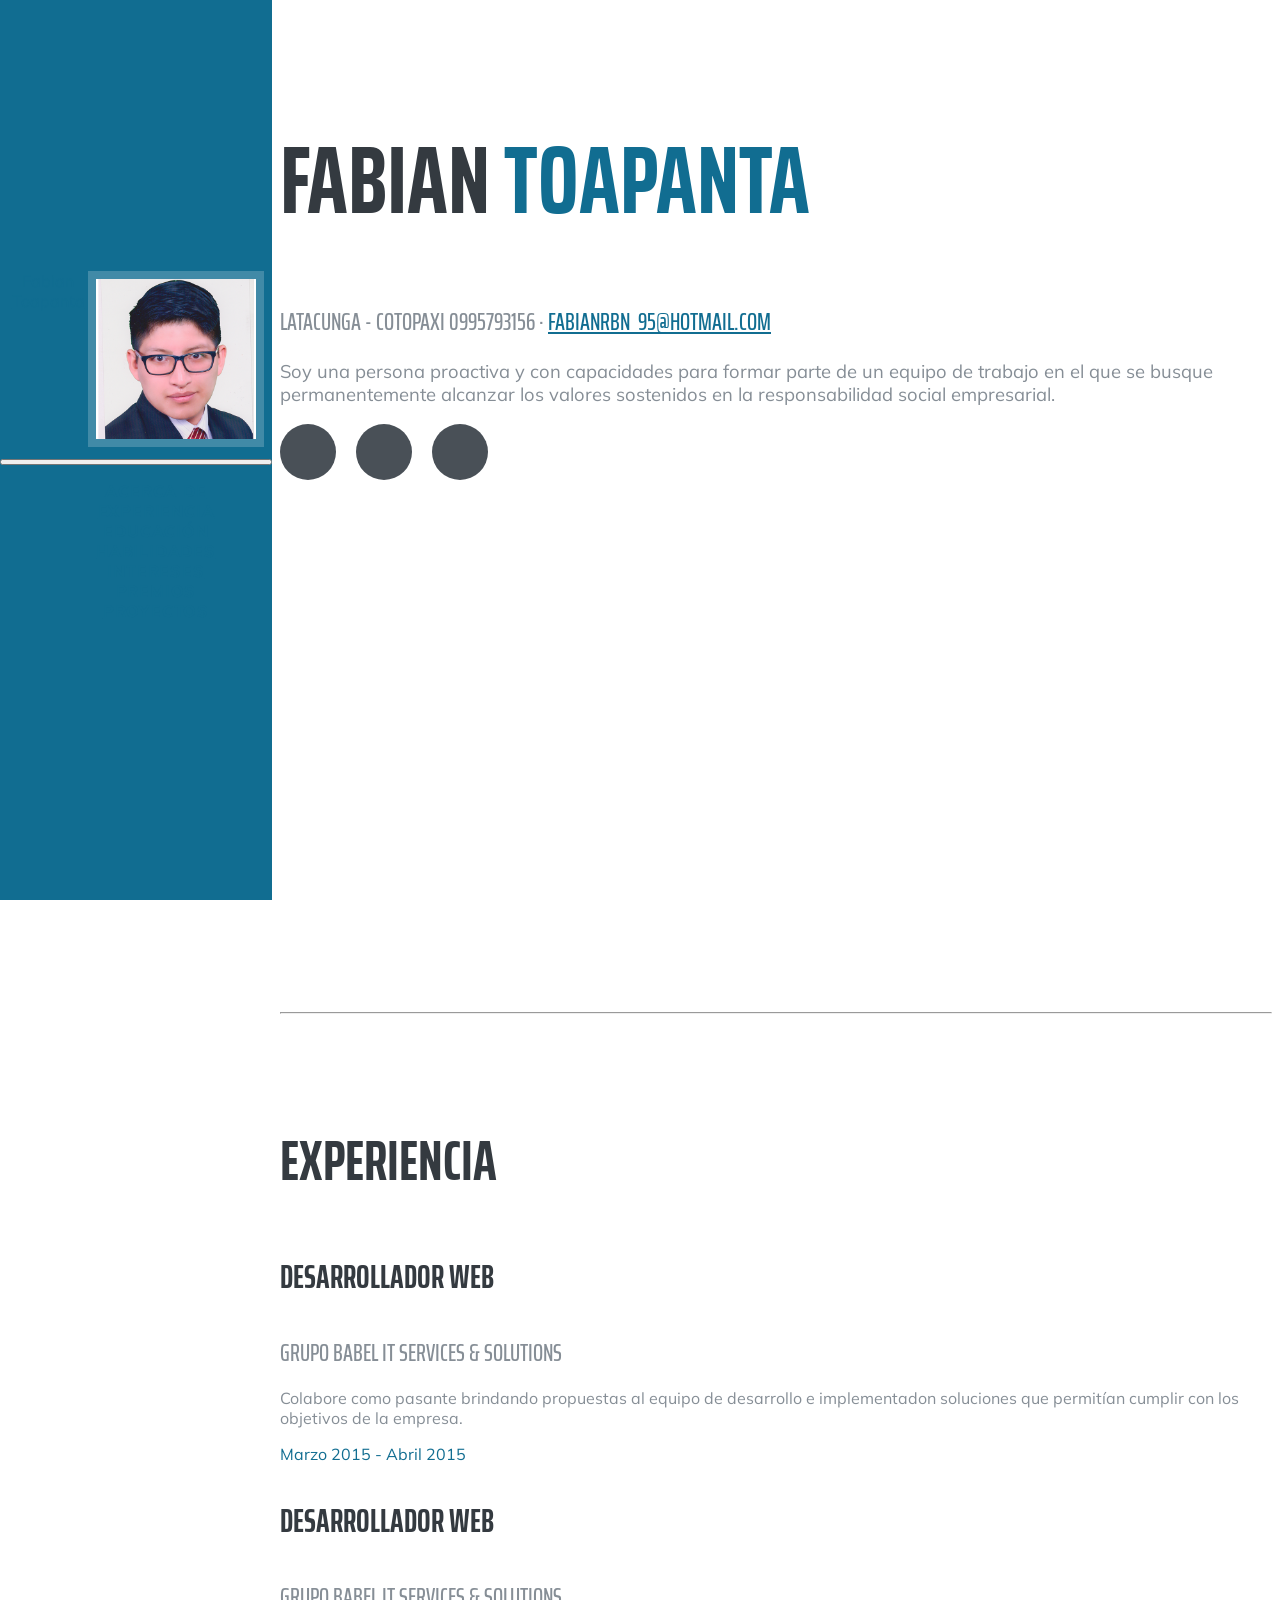
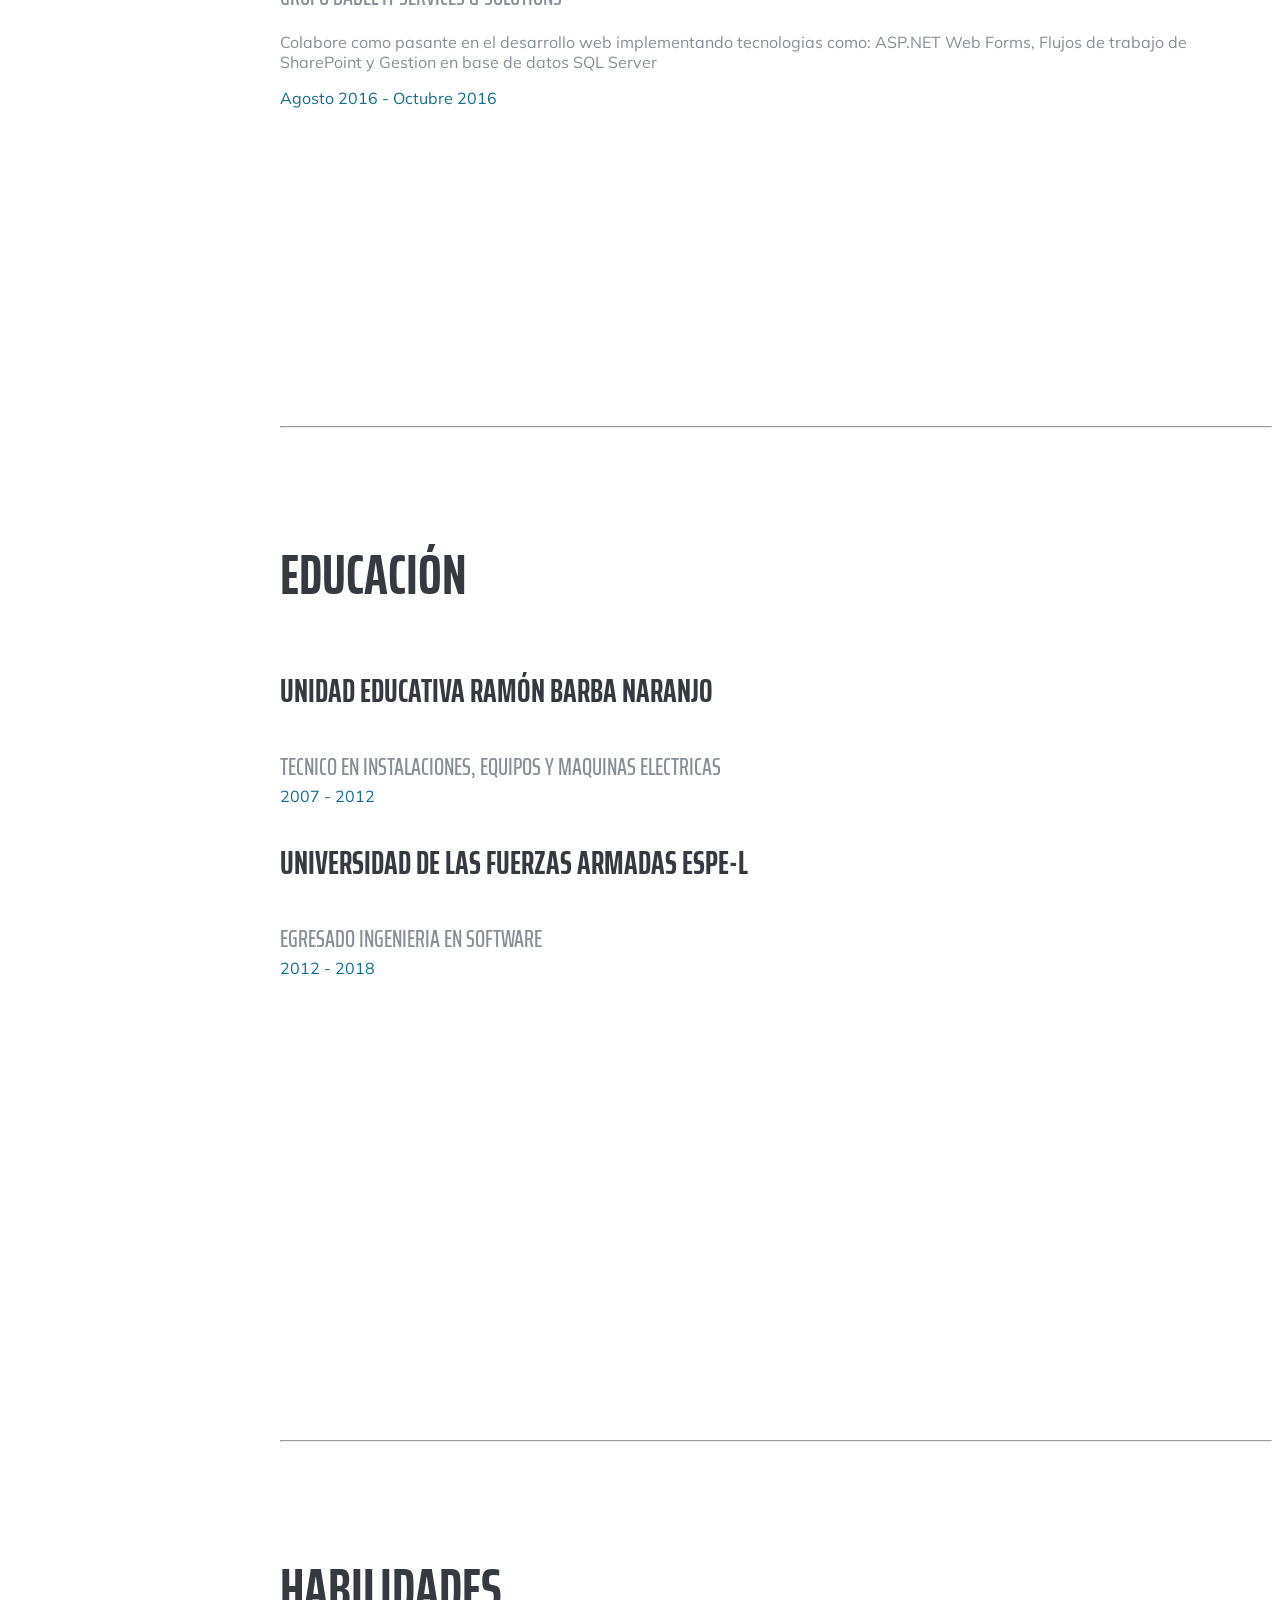
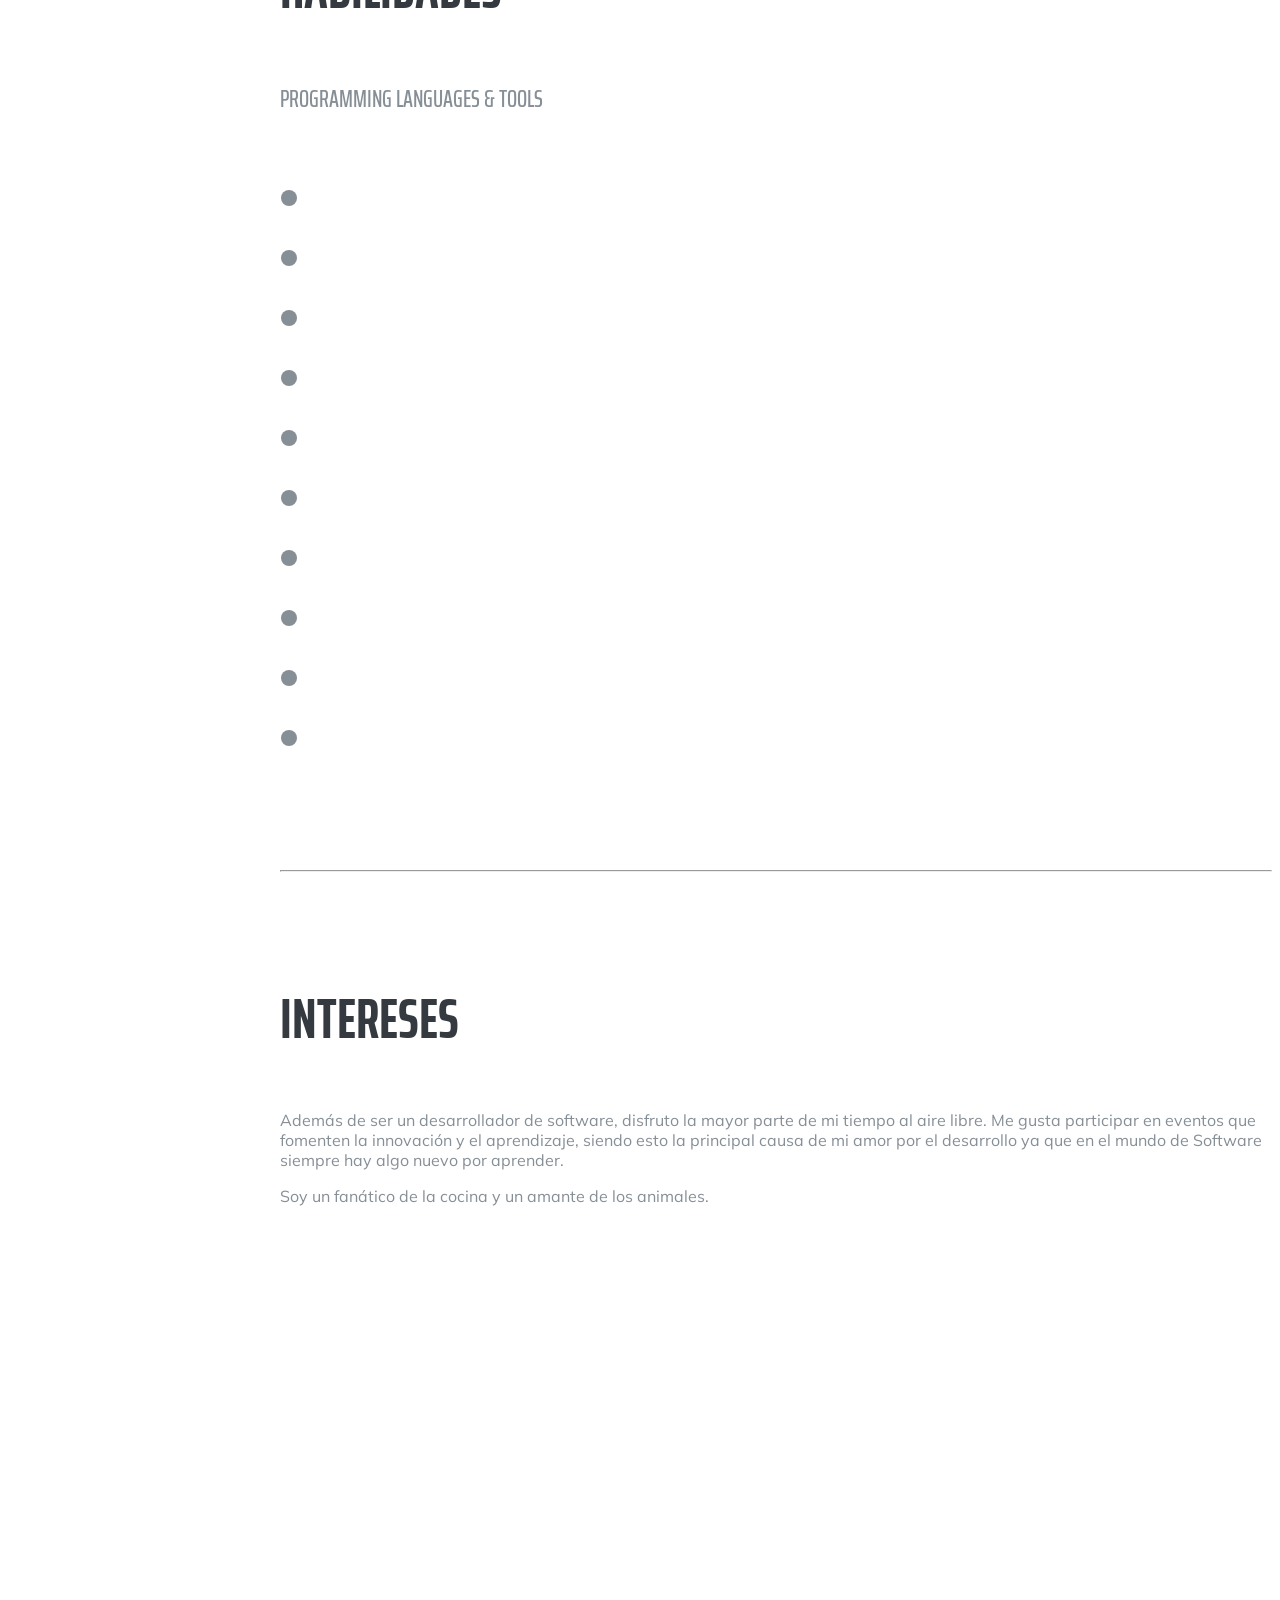
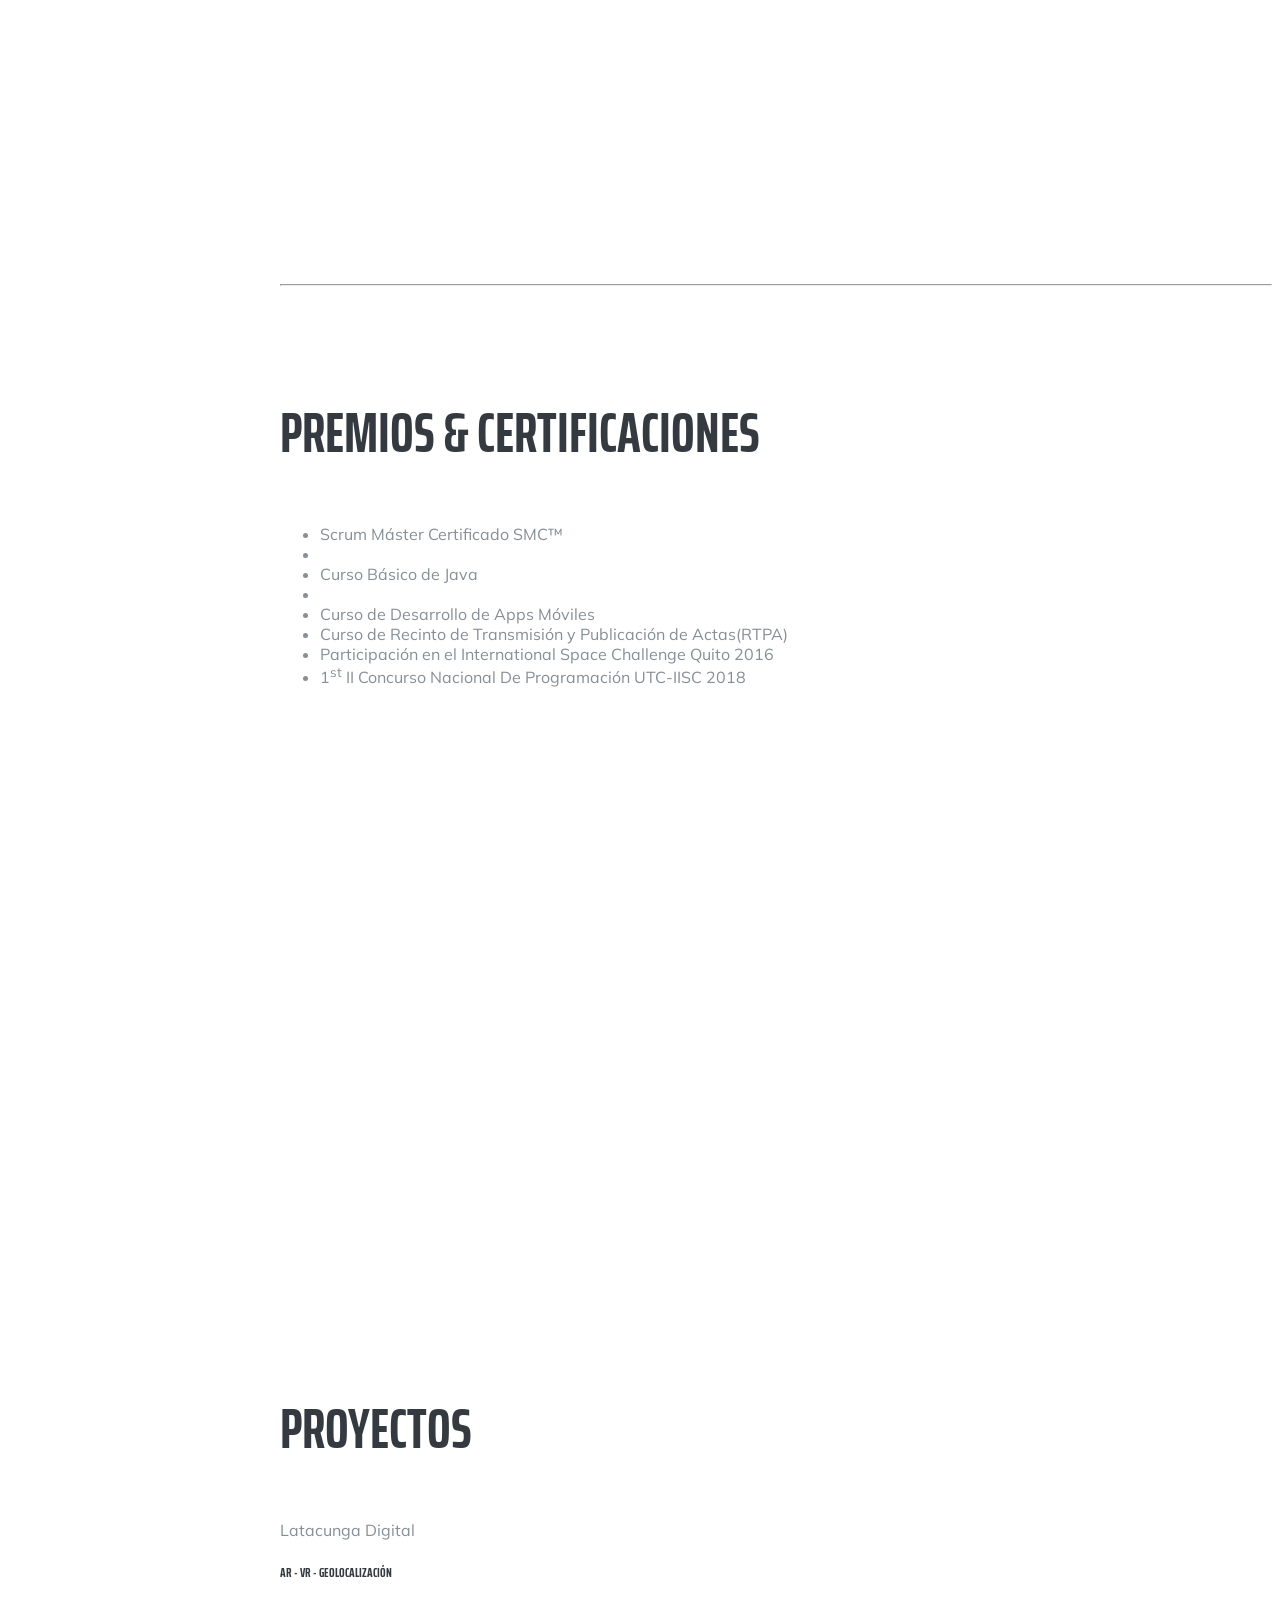
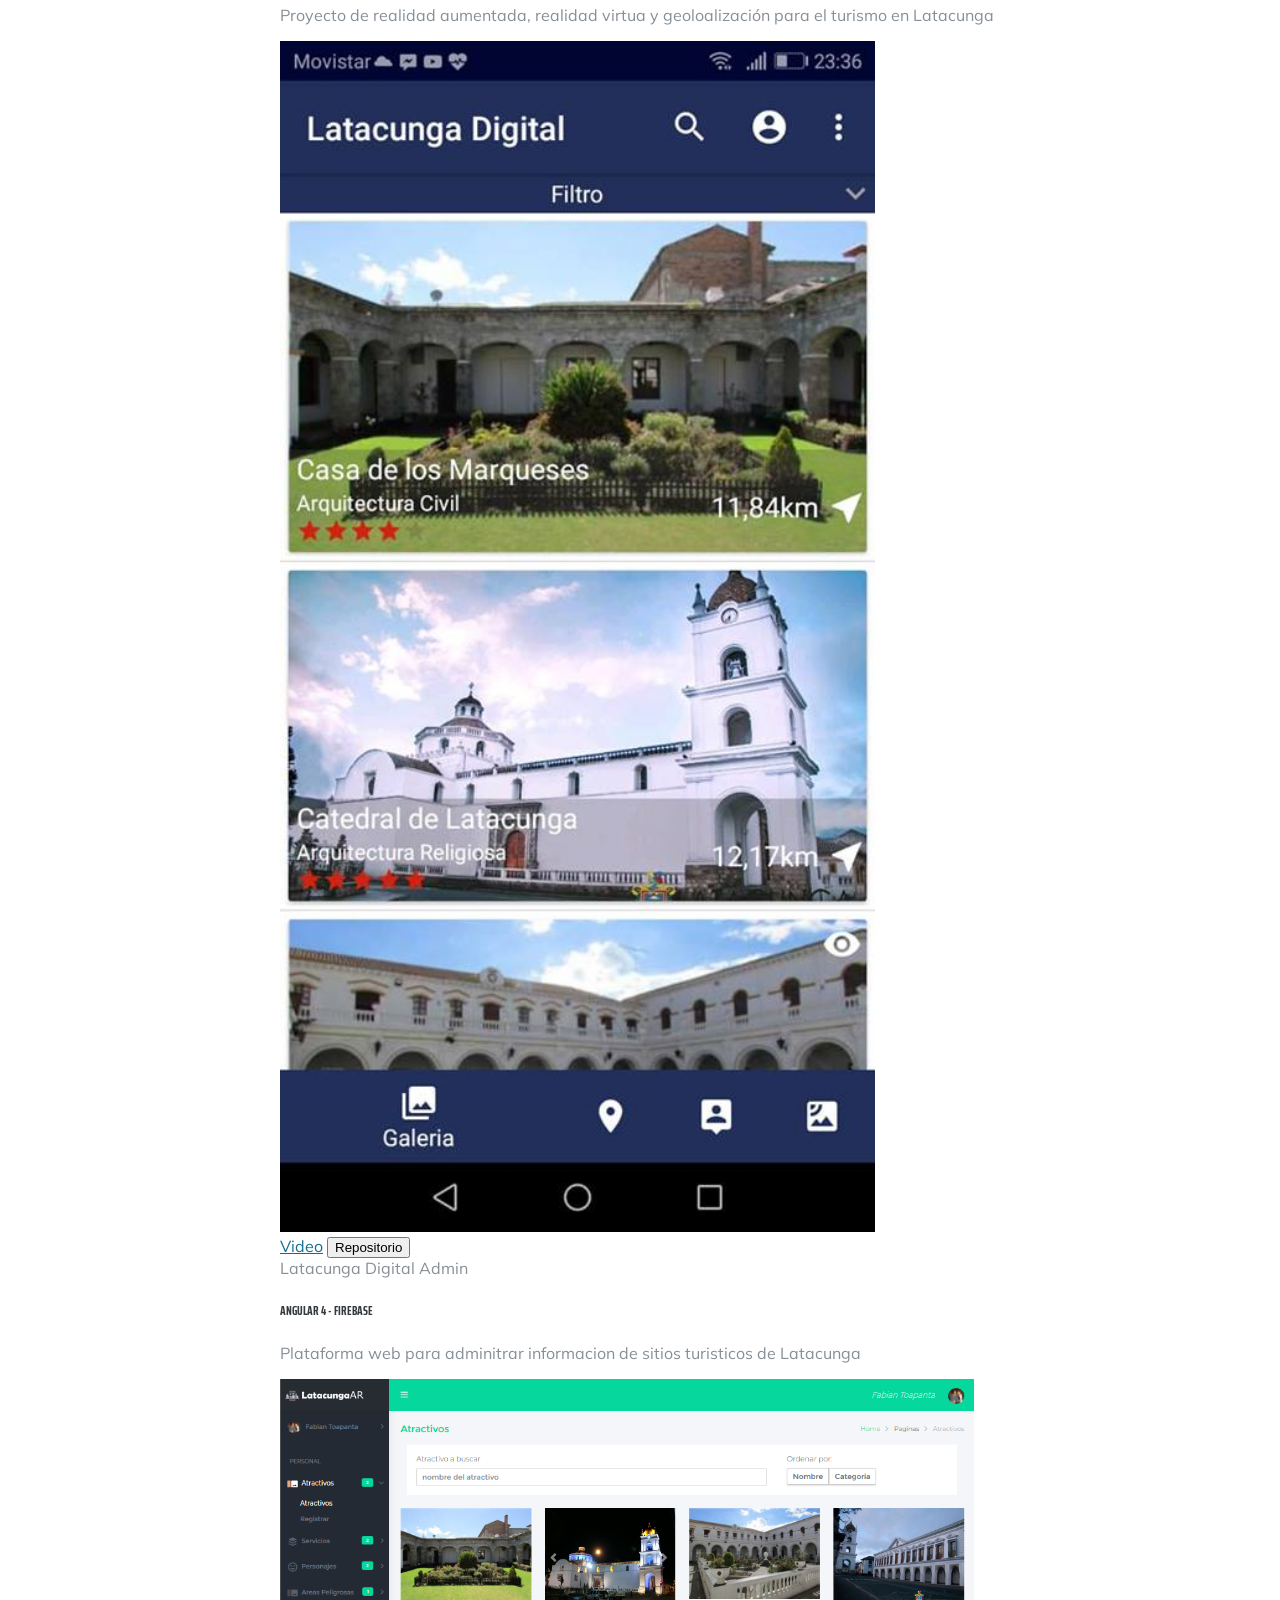
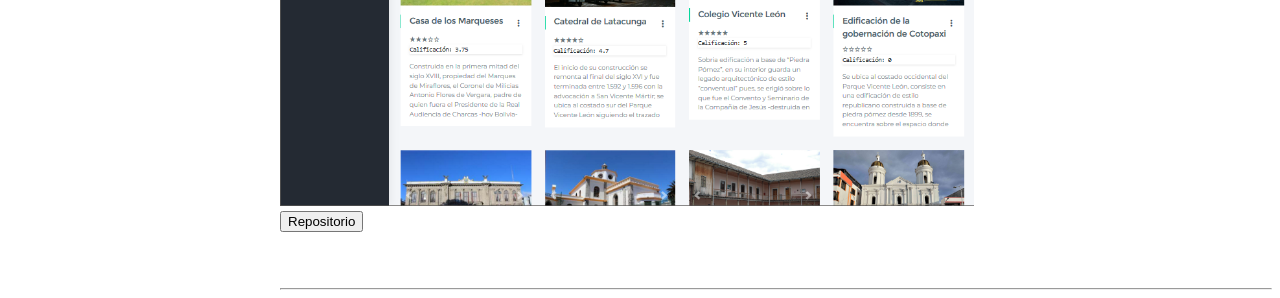
==== commit c6e8ec7d: "Proyectos" ====
--- a/index.html
+++ b/index.html
@@ -8,7 +8,7 @@
     <meta name="description" content="">
     <meta name="author" content="">
 
-    <title>Resume - Start Bootstrap Theme</title>
+    <title>Fabian Toapanta</title>
 
     <!-- Bootstrap core CSS -->
     <link href="vendor/bootstrap/css/bootstrap.min.css" rel="stylesheet">
@@ -55,6 +55,9 @@
           <li class="nav-item">
             <a class="nav-link js-scroll-trigger" href="#Premios">Premios </a>
           </li>
+          <li class="nav-item">
+              <a class="nav-link js-scroll-trigger" href="#Proyectos">Proyectos </a>
+            </li>
         </ul>
       </div>
     </nav>
@@ -67,7 +70,7 @@
             <span class="text-primary">Toapanta</span>
           </h1>
           <div class="subheading mb-5">Latacunga - Cotopaxi 0995793156 ·
-            <a href="mailto:name@email.com">fabianRBN_95@hotmail.com</a>
+            <a href="mailto:fabianRBN_95@hotmail.com">fabianRBN_95@hotmail.com</a>
           </div>
           <p class="lead mb-5">Soy una persona proactiva y con capacidades para formar parte de un equipo de trabajo en el que se busque permanentemente alcanzar los valores sostenidos en la responsabilidad social empresarial.</p>
           <div class="social-icons">
@@ -240,6 +243,57 @@
         </div>
       </section>
 
+      <section class="resume-section p-3 p-lg-5 d-flex flex-column" id="Proyectos">
+        <div class="my-auto">
+          <h2 class="mb-5">Proyectos</h2>
+   <div class="row">
+<div class="col-4"> 
+          <div class="card text-center ">
+              <div class="card-header">
+                  Latacunga Digital
+              </div>
+              <div class="card-body">
+                <h5 class="card-title">AR - VR - Geolocalización </h5>
+                <p class="card-text">Proyecto de realidad aumentada, realidad virtua y geoloalización para el turismo en Latacunga</p>
+                <img src="./img/img1.jpg" width="60%" height="70%"/>
+                
+              </div>
+              <div class="card-footer text-muted">
+                  <a class="btn btn-primary "  href="https://youtu.be/qqbyADFoY-Y" target="_blank">Video</a>
+             
+                  <button class="btn btn-success " >Repositorio</button>
+              </div>
+            </div>
+
+       
+        </div>
+
+        <div class="col-4"> 
+            <div class="card text-center ">
+                <div class="card-header">
+                    Latacunga Digital Admin
+                </div>
+                <div class="card-body">
+                  <h5 class="card-title">Angular 4 - Firebase </h5>
+                  <p class="card-text">Plataforma web para adminitrar informacion de sitios turisticos de Latacunga</p>
+                  <img src="./img/Captura.PNG" width="70%" height="50%"/>
+                  
+                </div>
+                <div class="card-footer text-muted">
+                    
+               
+                    <button class="btn btn-success " >Repositorio</button>
+                </div>
+              </div>
+  
+         
+          </div>
+      </div>
+      </div>
+      </section>
+
+      <hr class="m-0">
+
     </div>
 
     <!-- Bootstrap core JavaScript -->
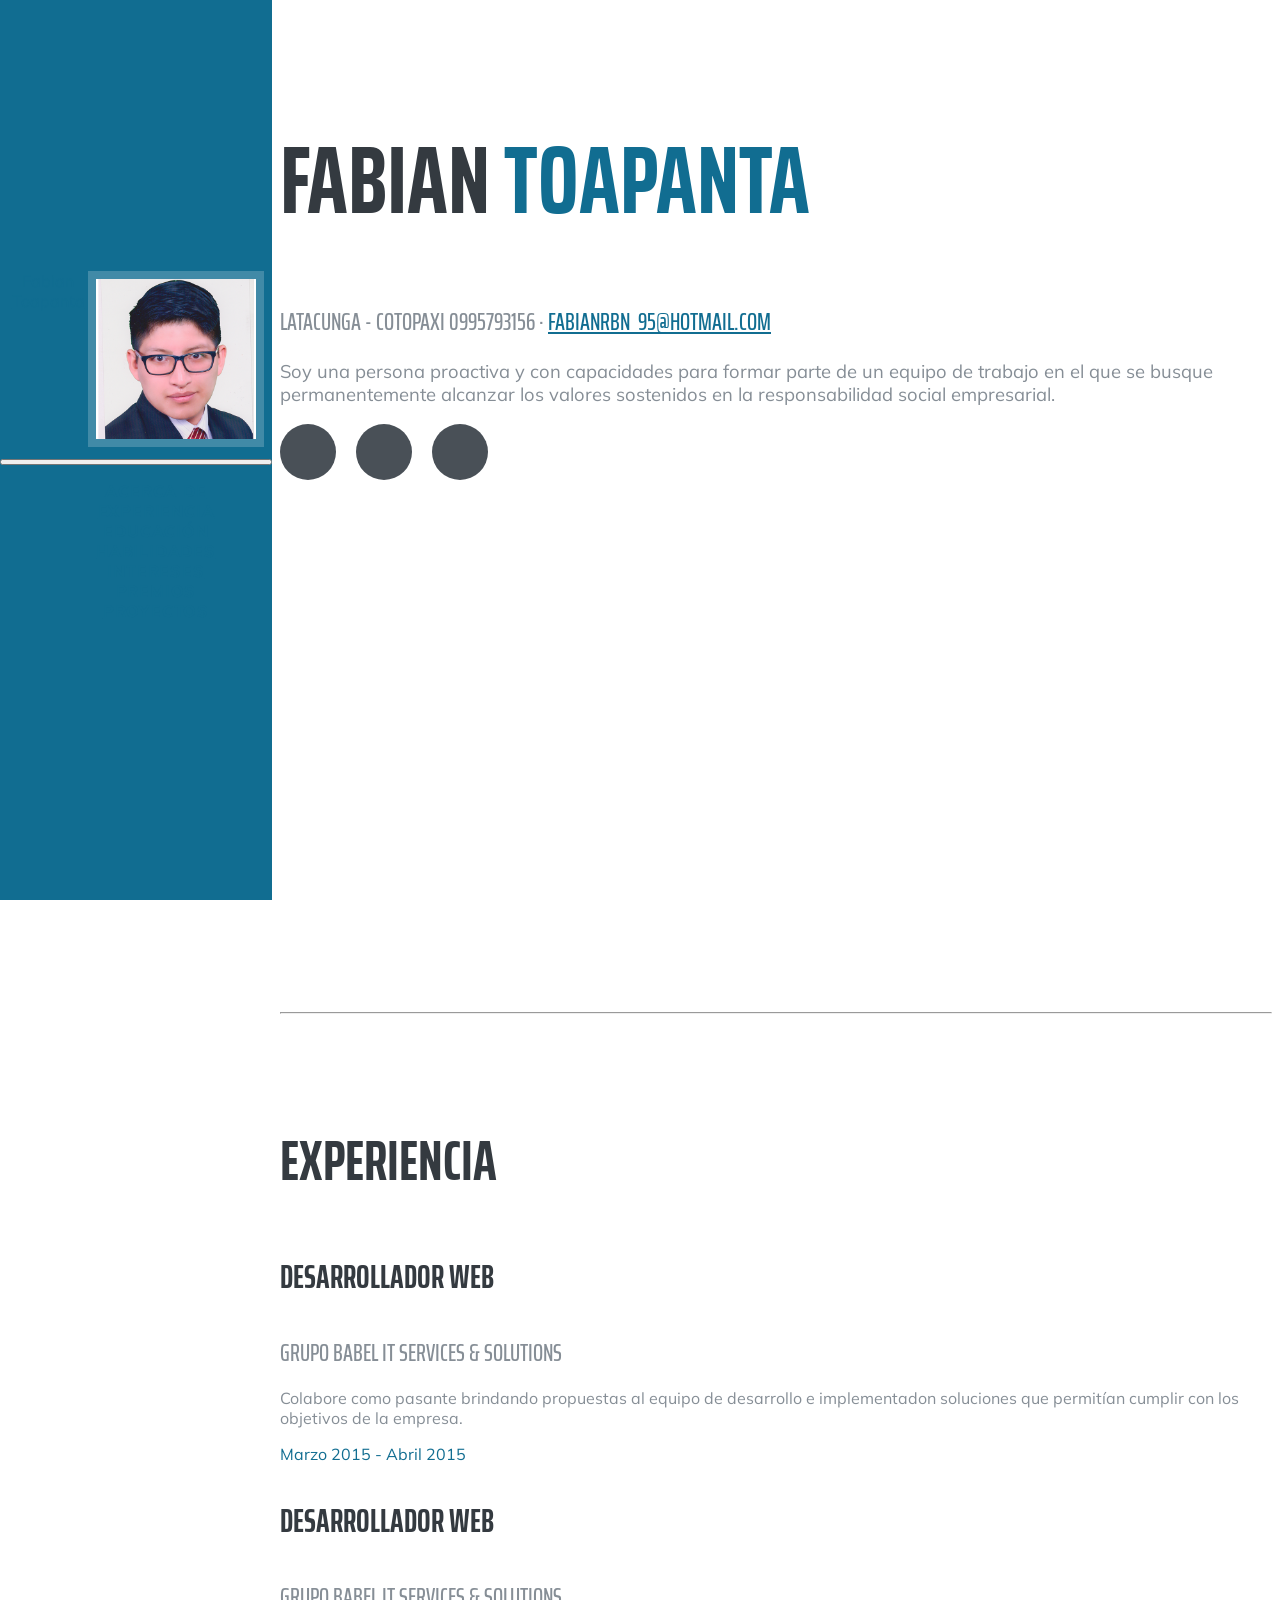
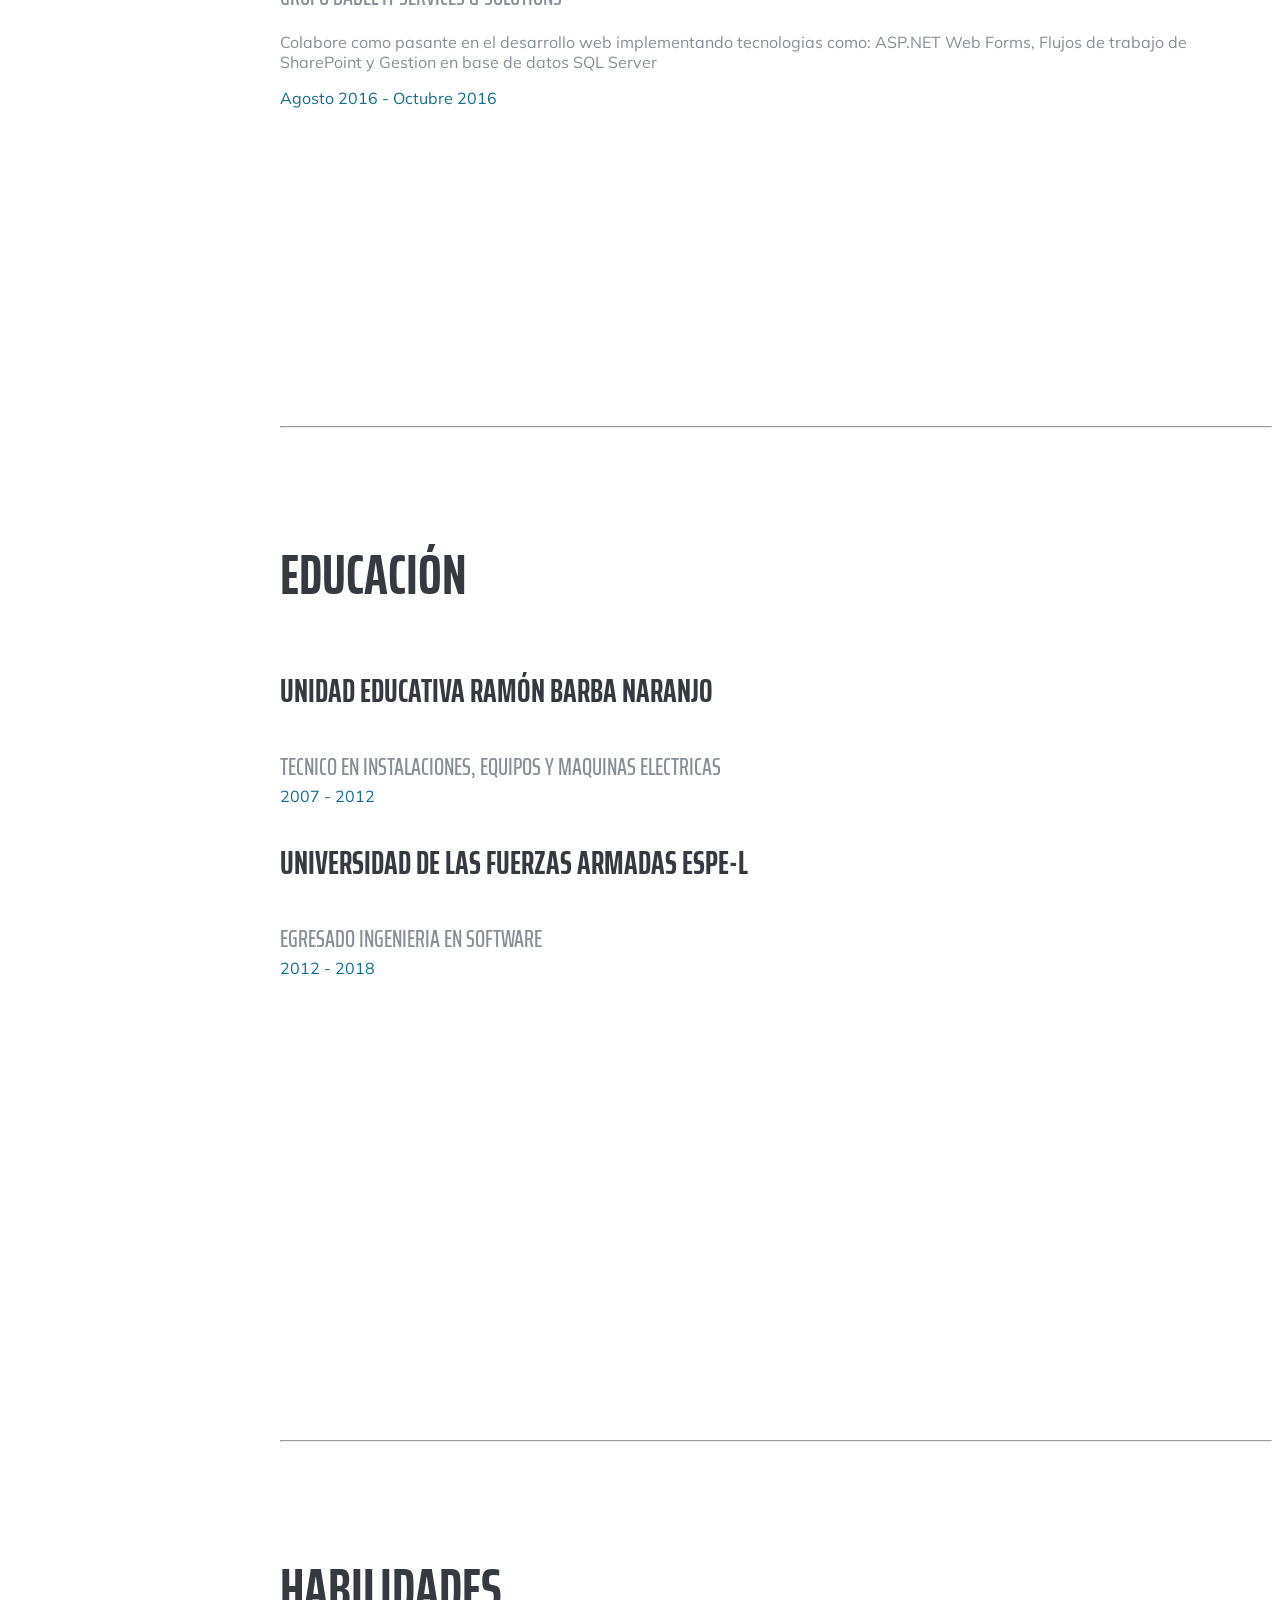
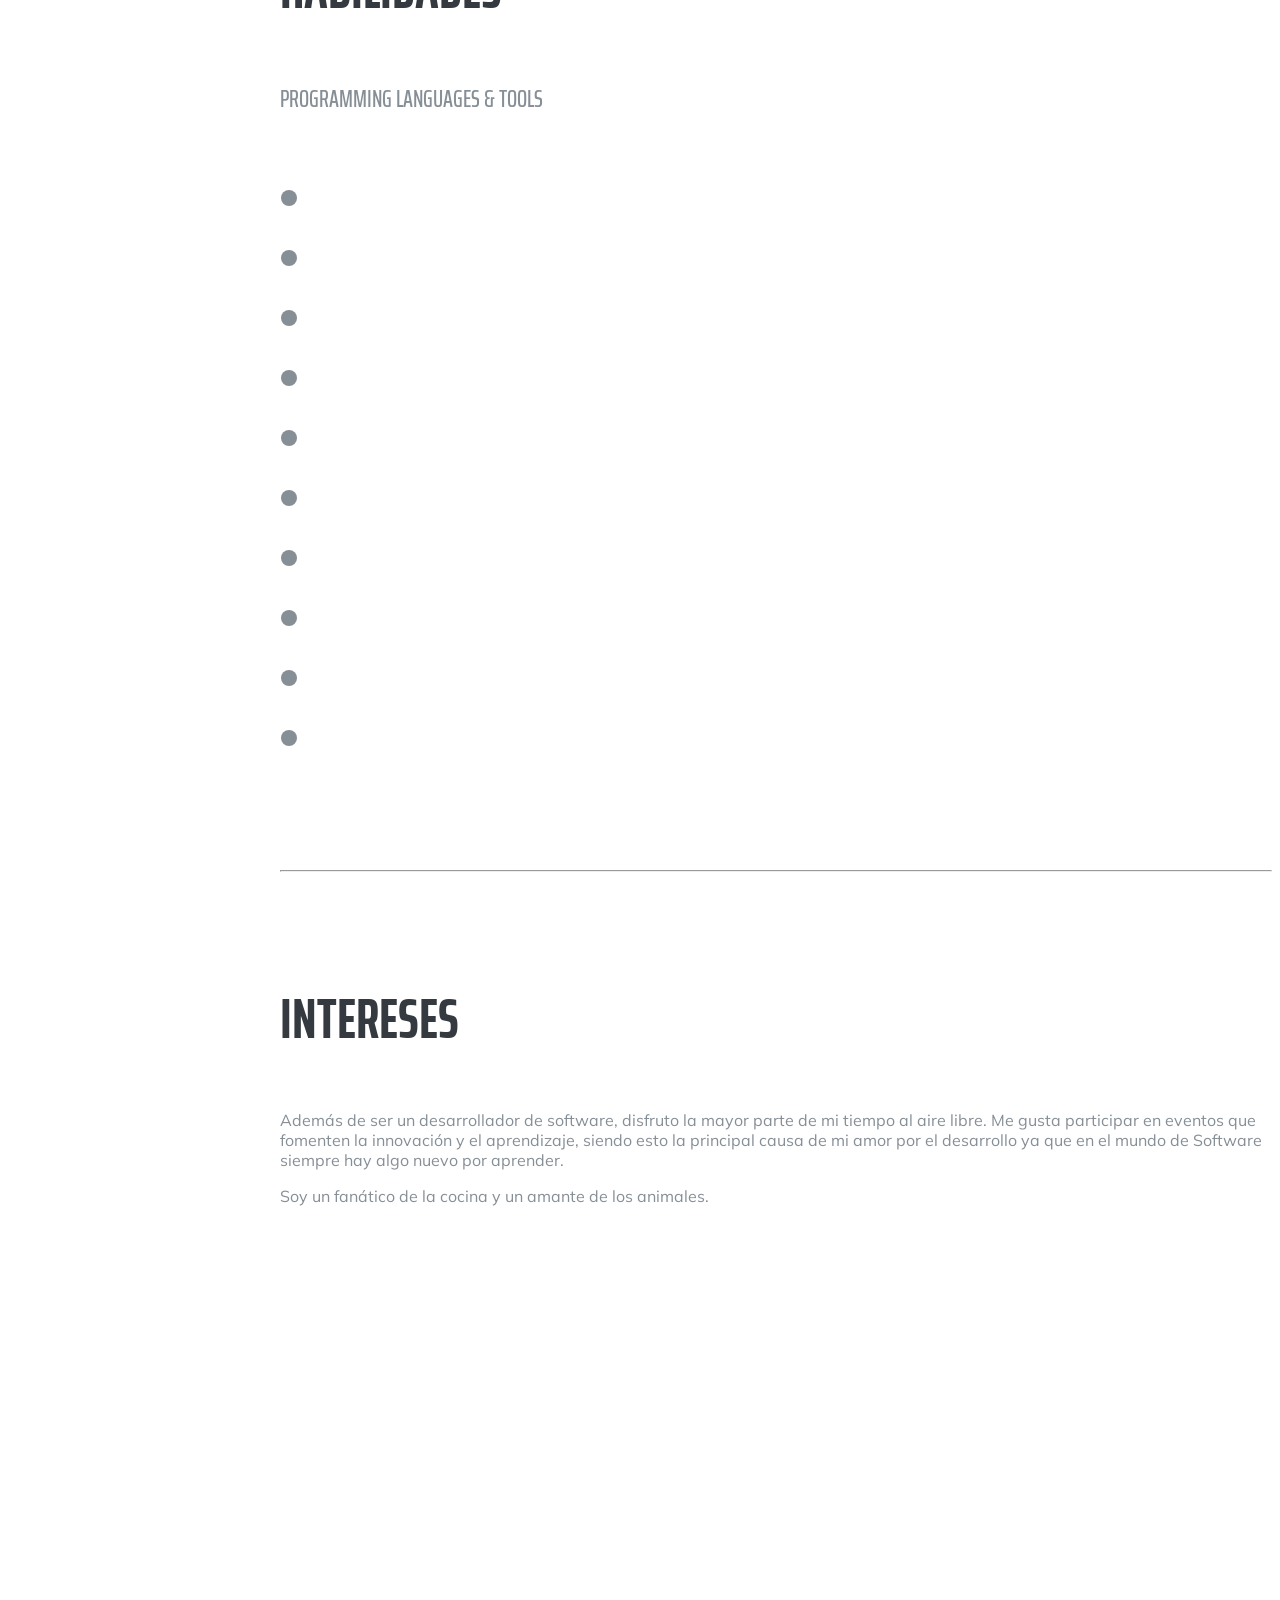
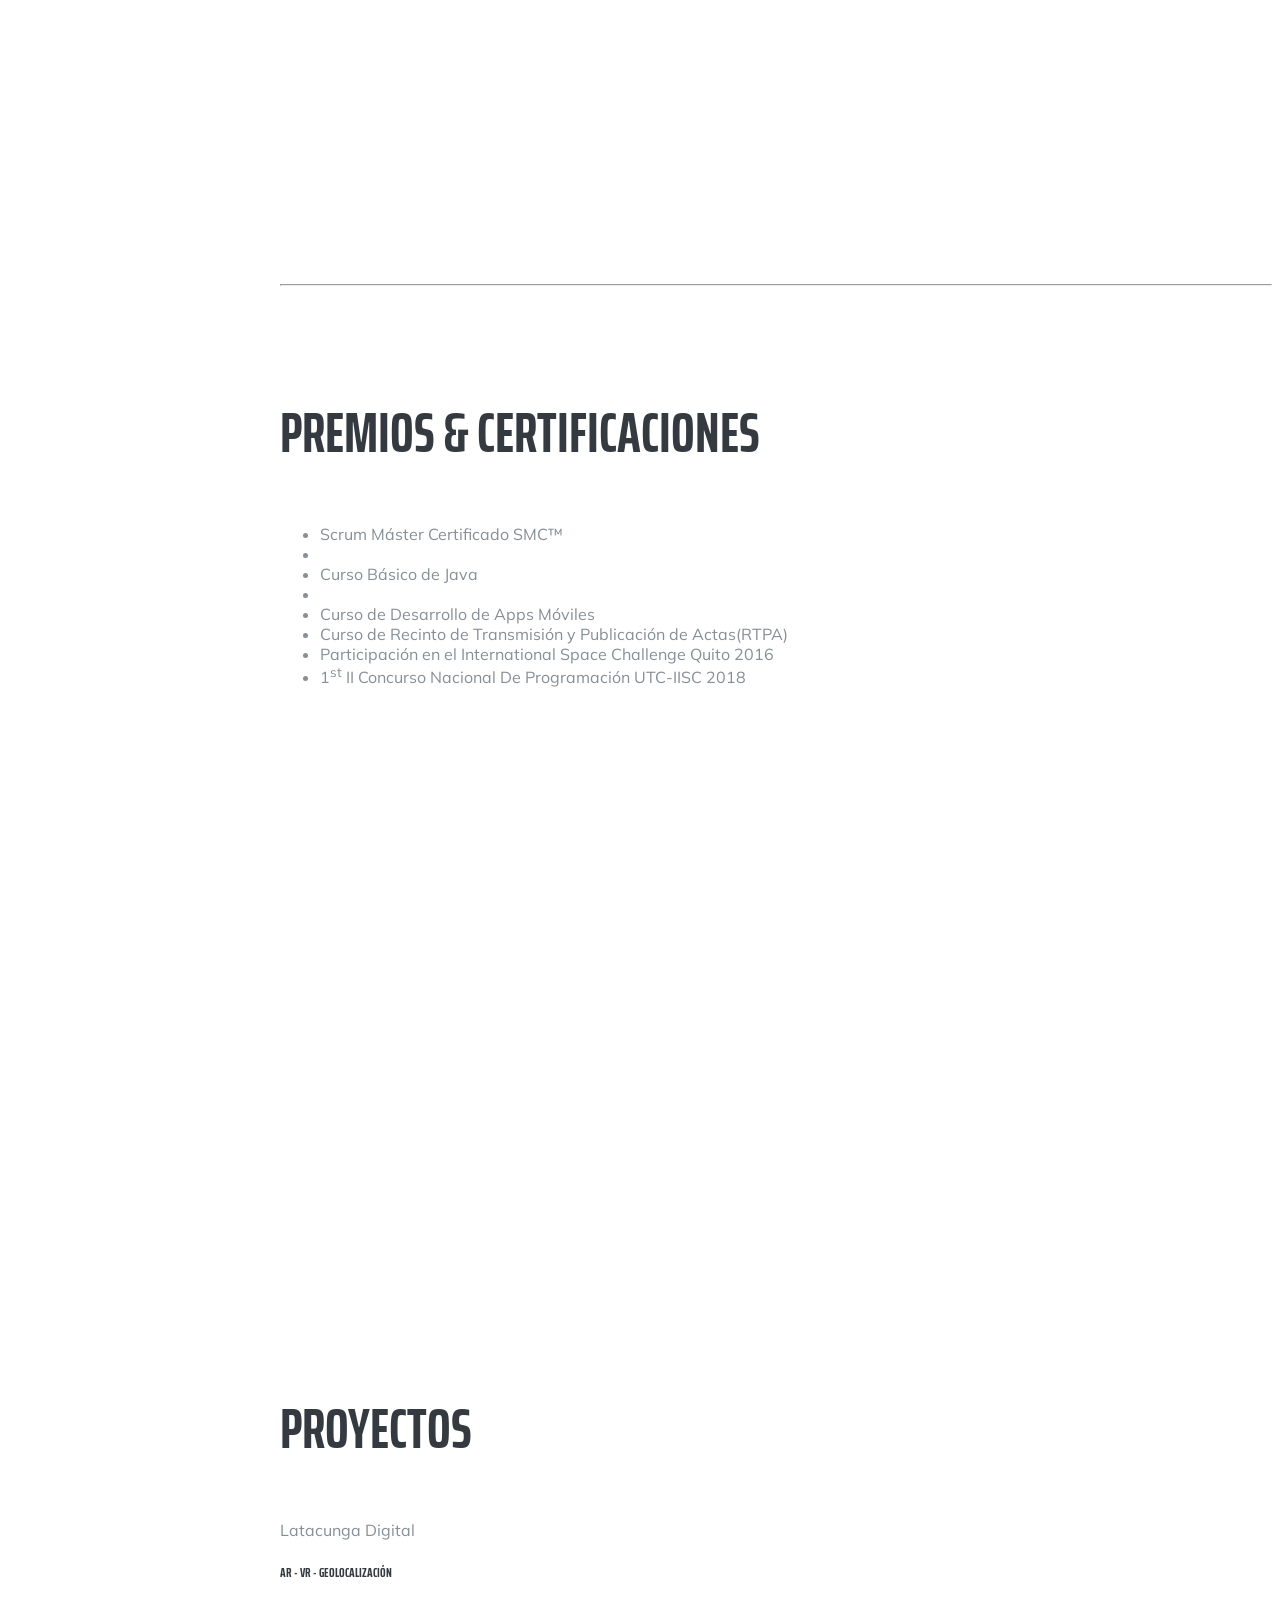
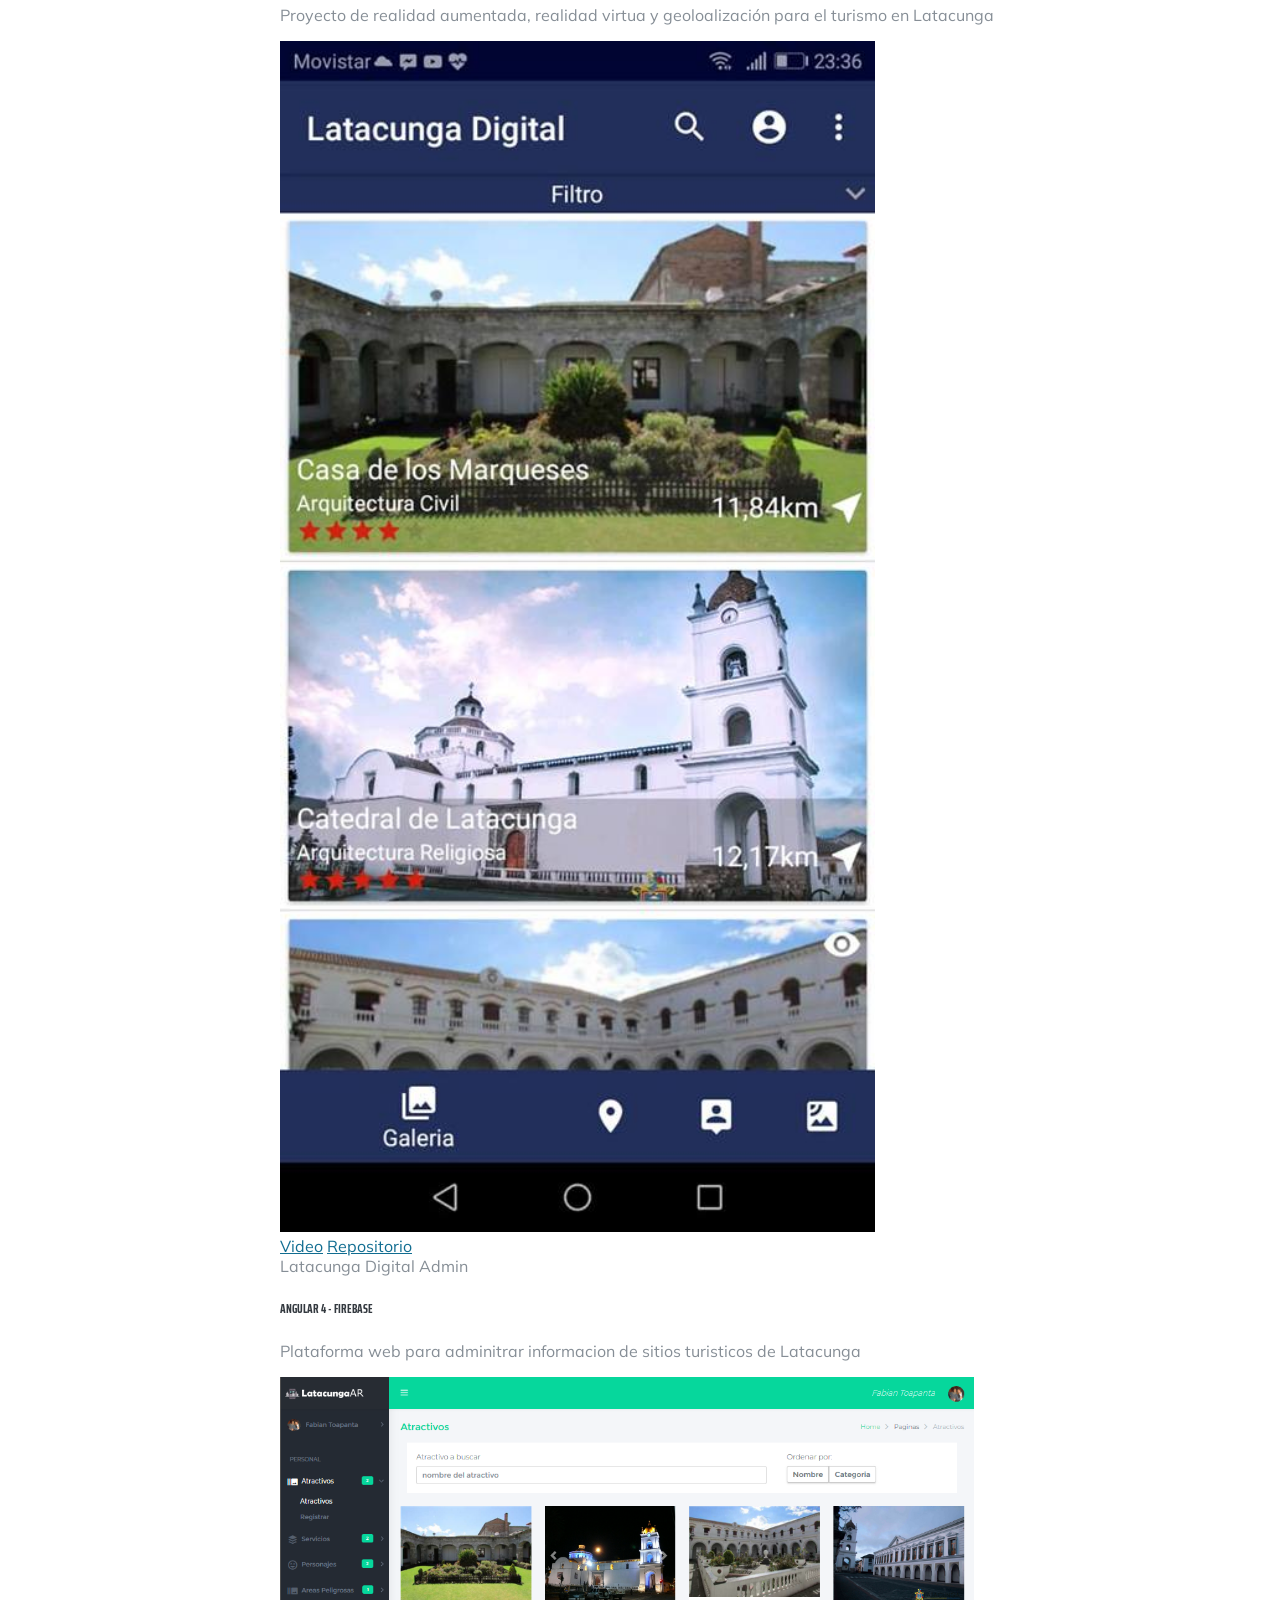
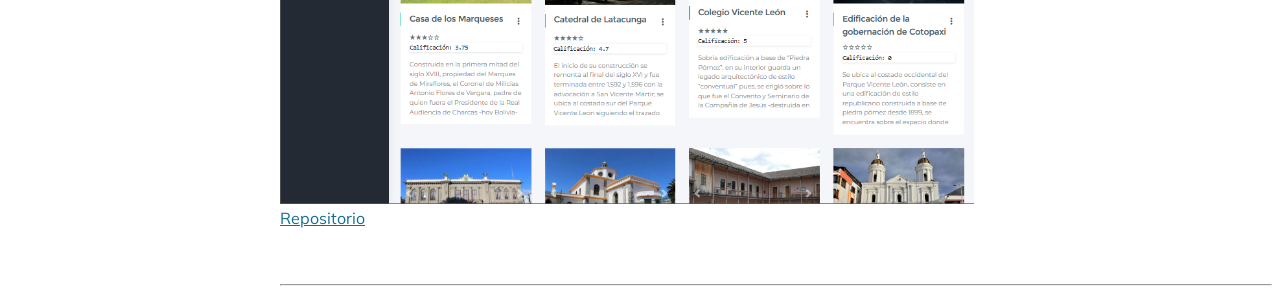
==== commit 5fdf0998: "Proyectos" ====
--- a/index.html
+++ b/index.html
@@ -260,8 +260,8 @@
               </div>
               <div class="card-footer text-muted">
                   <a class="btn btn-primary "  href="https://youtu.be/qqbyADFoY-Y" target="_blank">Video</a>
-             
-                  <button class="btn btn-success " >Repositorio</button>
+                  <a class="btn btn-success "  href="https://github.com/jona972/LatacungaDigital" target="_blank">Repositorio</a>
+
               </div>
             </div>
 
@@ -282,8 +282,8 @@
                 <div class="card-footer text-muted">
                     
                
-                    <button class="btn btn-success " >Repositorio</button>
-                </div>
+                    <a class="btn btn-success "  href="https://github.com/fabianRBN/LatacungaAR" target="_blank">Repositorio</a>
+                  </div>
               </div>
   
          
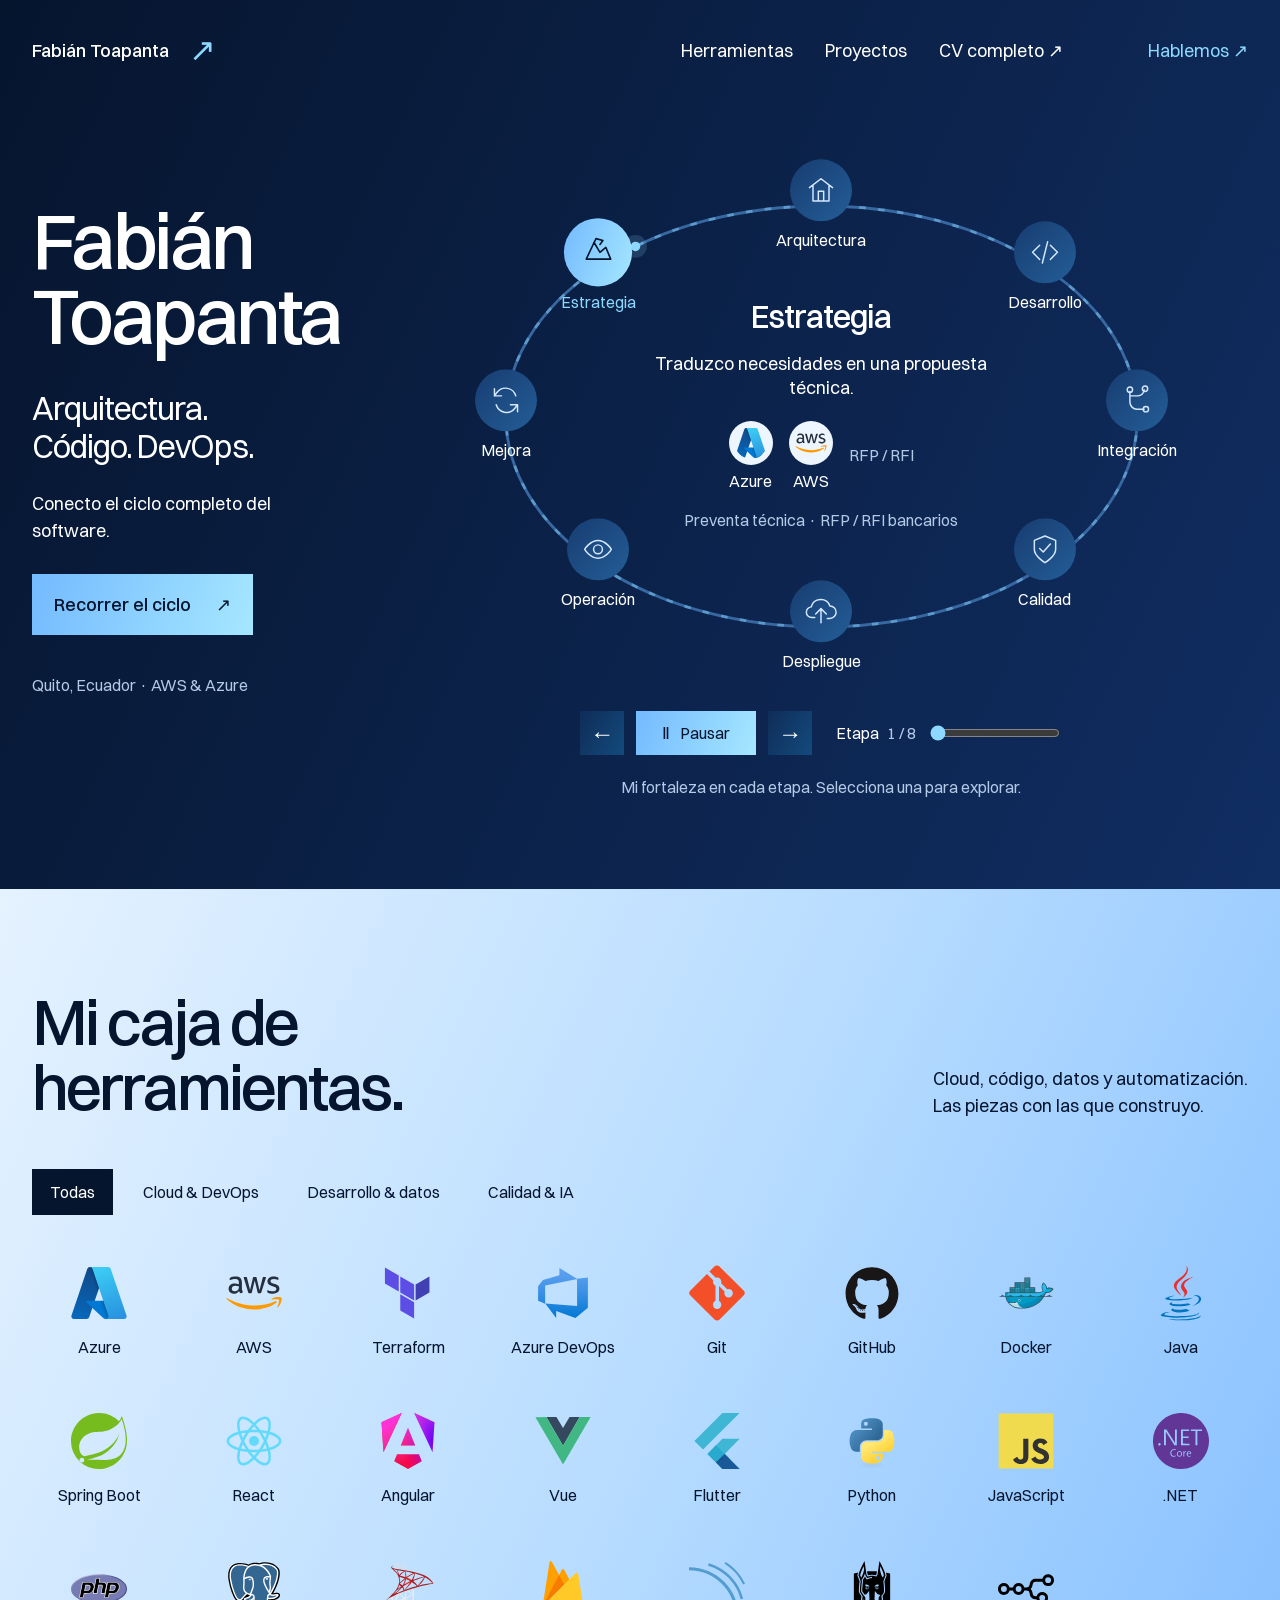
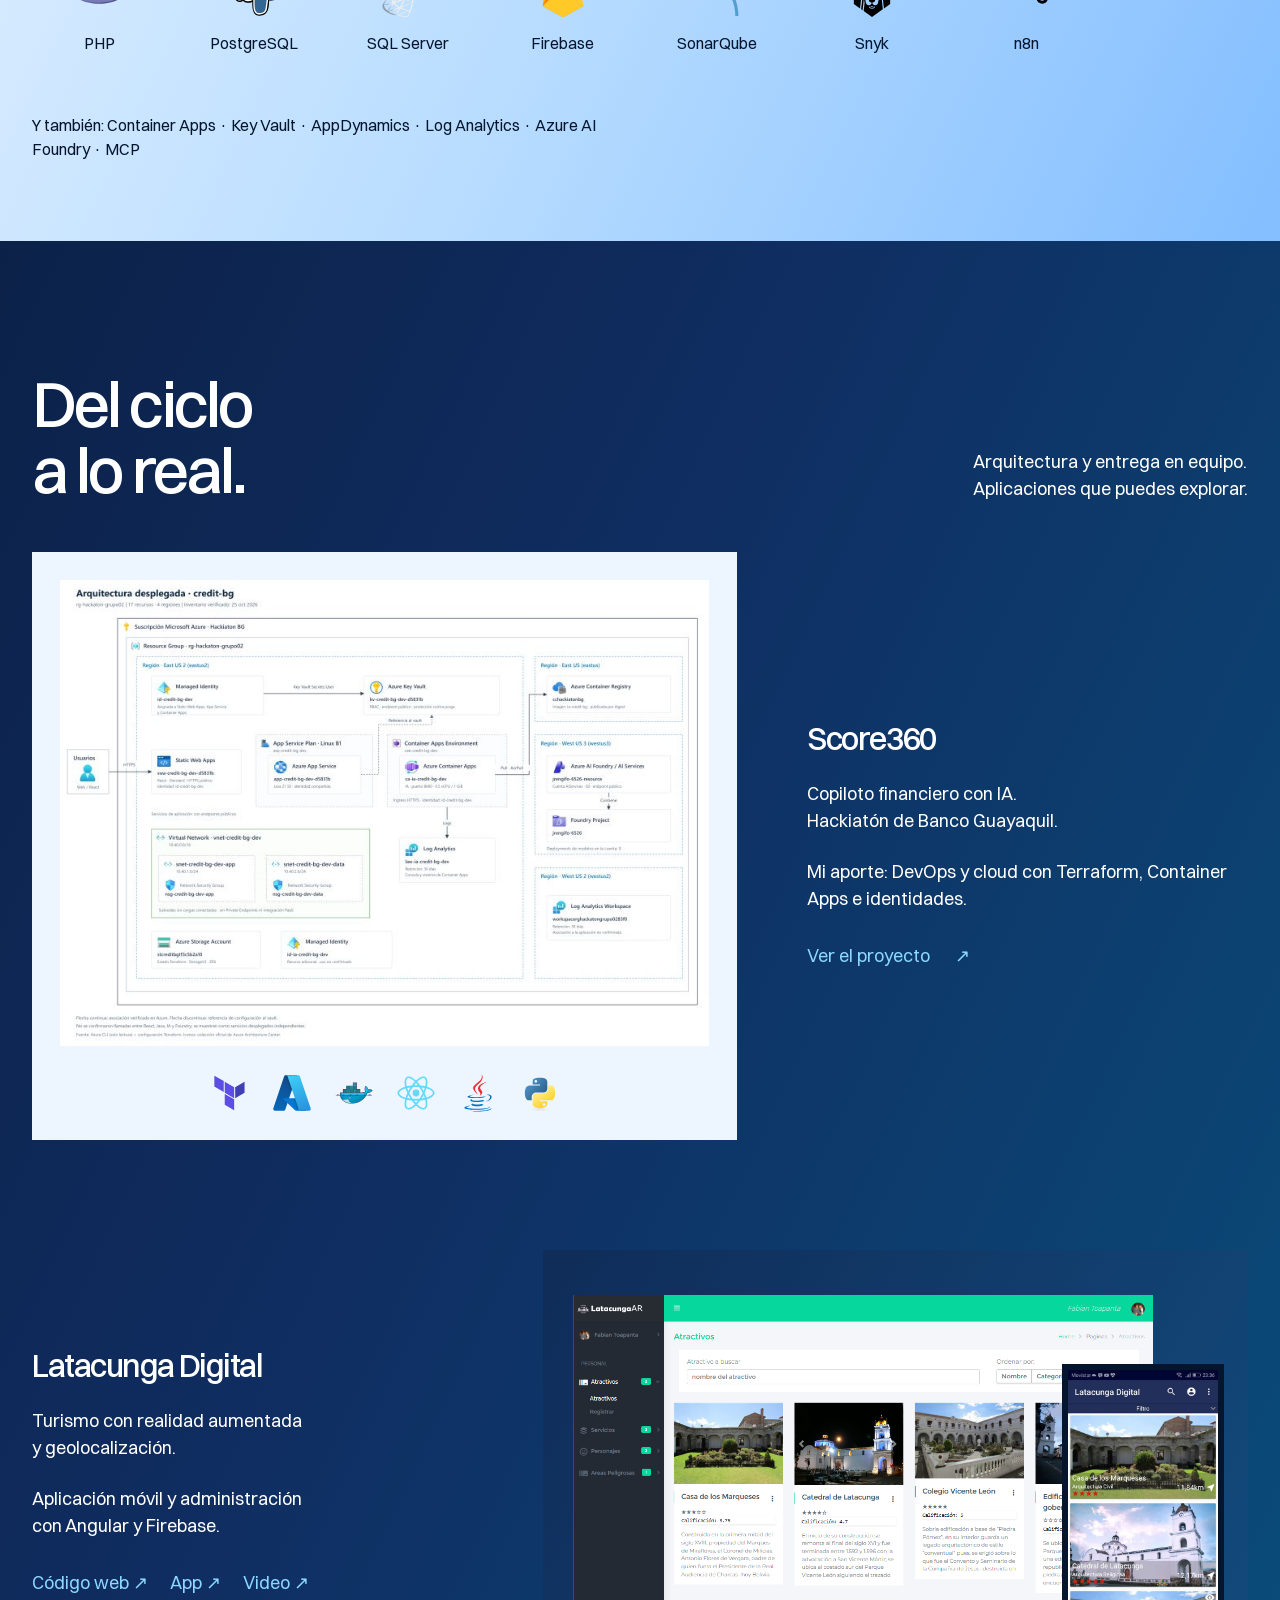
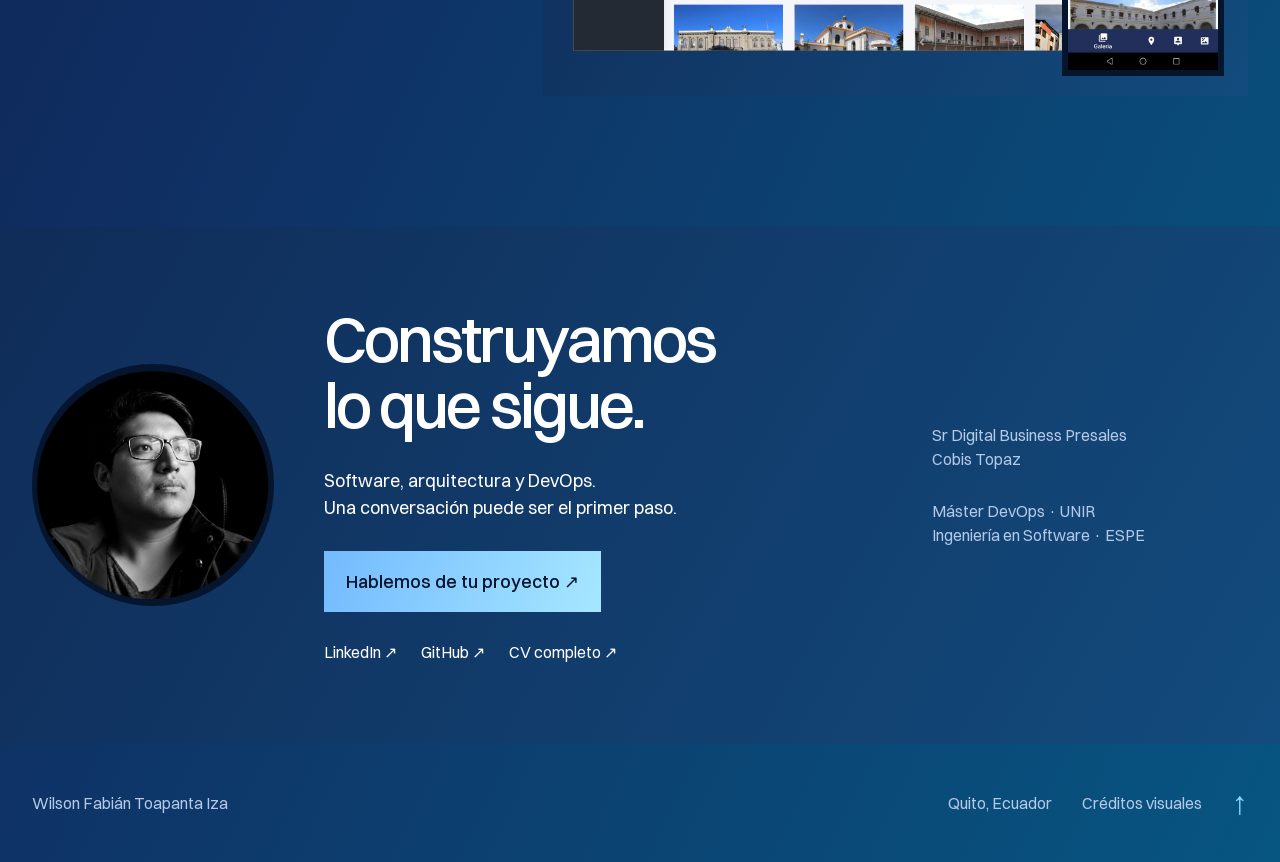
==== commit c8e3f5ee: "feat: publicar CV visual y automatizar despliegue Presenta arquitectura, desarrollo y DevOps mediant" ====
--- a/index.html
+++ b/index.html
@@ -1,311 +1,100 @@
-<!DOCTYPE html>
-<html lang="en">
-
-  <head>
-
-    <meta charset="utf-8">
-    <meta name="viewport" content="width=device-width, initial-scale=1, shrink-to-fit=no">
-    <meta name="description" content="">
-    <meta name="author" content="">
-
-    <title>Fabian Toapanta</title>
-
-    <!-- Bootstrap core CSS -->
-    <link href="vendor/bootstrap/css/bootstrap.min.css" rel="stylesheet">
-
-    <!-- Custom fonts for this template -->
-    <link href="https://fonts.googleapis.com/css?family=Saira+Extra+Condensed:500,700" rel="stylesheet">
-    <link href="https://fonts.googleapis.com/css?family=Muli:400,400i,800,800i" rel="stylesheet">
-    <link href="vendor/fontawesome-free/css/all.min.css" rel="stylesheet">
-
-    <!-- Custom styles for this template -->
-    <link href="css/resume.min.css" rel="stylesheet">
-
-  </head>
-
-  <body id="page-top">
-
-    <nav class="navbar navbar-expand-lg navbar-dark bg-primary fixed-top" id="sideNav">
-      <a class="navbar-brand js-scroll-trigger" href="#page-top">
-        <span class="d-block d-lg-none">Fabian Toapanta</span>
-        <span class="d-none d-lg-block">
-          <img class="img-fluid img-profile rounded-circle mx-auto mb-2" src="img/profile2.png" alt="">
-        </span>
-      </a>
-      <button class="navbar-toggler" type="button" data-toggle="collapse" data-target="#navbarSupportedContent" aria-controls="navbarSupportedContent" aria-expanded="false" aria-label="Toggle navigation">
-        <span class="navbar-toggler-icon"></span>
-      </button>
-      <div class="collapse navbar-collapse" id="navbarSupportedContent">
-        <ul class="navbar-nav">
-          <li class="nav-item">
-            <a class="nav-link js-scroll-trigger" href="#Acerca de">Acerca de</a>
-          </li>
-          <li class="nav-item">
-            <a class="nav-link js-scroll-trigger" href="#Experiencia">Experiencia</a>
-          </li>
-          <li class="nav-item">
-            <a class="nav-link js-scroll-trigger" href="#Educación">Educación</a>
-          </li>
-          <li class="nav-item">
-            <a class="nav-link js-scroll-trigger" href="#Habilidades">Habilidades</a>
-          </li>
-          <li class="nav-item">
-            <a class="nav-link js-scroll-trigger" href="#Intereses">Intereses</a>
-          </li>
-          <li class="nav-item">
-            <a class="nav-link js-scroll-trigger" href="#Premios">Premios </a>
-          </li>
-          <li class="nav-item">
-              <a class="nav-link js-scroll-trigger" href="#Proyectos">Proyectos </a>
-            </li>
-        </ul>
-      </div>
-    </nav>
-
-    <div class="container-fluid p-0">
-
-      <section class="resume-section p-3 p-lg-5 d-flex d-column" id="Acerca de">
-        <div class="my-auto">
-          <h1 class="mb-0">Fabian
-            <span class="text-primary">Toapanta</span>
-          </h1>
-          <div class="subheading mb-5">Latacunga - Cotopaxi 0995793156 ·
-            <a href="mailto:fabianRBN_95@hotmail.com">fabianRBN_95@hotmail.com</a>
-          </div>
-          <p class="lead mb-5">Soy una persona proactiva y con capacidades para formar parte de un equipo de trabajo en el que se busque permanentemente alcanzar los valores sostenidos en la responsabilidad social empresarial.</p>
-          <div class="social-icons">
-            <a href="https://www.linkedin.com/in/fabian-toapanta-149147112/">
-              <i class="fab fa-linkedin-in"></i>
-            </a>
-            <a href="https://github.com/fabianRBN">
-              <i class="fab fa-github"></i>
-            </a>
-            <a href="https://www.facebook.com/fabian.toapanta1">
-              <i class="fab fa-facebook-f"></i>
-            </a>
+<!doctype html>
+<html lang="es">
+<head>
+  <meta charset="utf-8"><meta name="viewport" content="width=device-width,initial-scale=1">
+  <meta name="theme-color" content="#06152e">
+  <meta name="description" content="Fabián Toapanta: arquitectura cloud, desarrollo y DevOps. Explora mis fortalezas y herramientas en cada etapa del ciclo de vida del software.">
+  <meta property="og:title" content="Fabián Toapanta · Arquitectura, código y DevOps">
+  <meta property="og:description" content="Del reto a la operación. Un recorrido visual por mi forma de construir software.">
+  <meta property="og:type" content="website"><meta property="og:locale" content="es_EC">
+  <title>Fabián Toapanta · Arquitectura, código y DevOps</title>
+  <link rel="icon" href="assets/favicon.svg" type="image/svg+xml">
+  <link rel="stylesheet" href="assets/fonts/fonts.css"><link rel="stylesheet" href="assets/style.css">
+  <script defer src="assets/lifecycle.js"></script>
+</head>
+<body>
+<a class="skip-link" href="#ciclo">Ir al ciclo del software</a>
+<header class="site-header frame">
+  <a class="wordmark" href="#inicio" aria-label="Fabián Toapanta, inicio">Fabián Toapanta<span aria-hidden="true">↗</span></a>
+  <nav aria-label="Principal"><a href="#herramientas">Herramientas</a><a href="#proyectos">Proyectos</a><a href="cv.html">CV completo ↗</a></nav>
+  <a class="contact-link" href="mailto:fabianRBN_95@hotmail.com">Hablemos <span aria-hidden="true">↗</span></a>
+</header>
+<main id="inicio">
+  <section class="hero frame" aria-labelledby="hero-title">
+    <div class="hero-copy">
+      <h1 id="hero-title" data-reveal>Fabián<br> Toapanta</h1>
+      <p class="role" data-reveal>Arquitectura.<br> Código. DevOps.</p>
+      <p class="hero-description" data-reveal>Conecto el ciclo completo del software.</p>
+      <a class="primary" id="start-tour" href="#ciclo" data-reveal>Recorrer el ciclo <span aria-hidden="true">↗</span></a>
+      <p class="location" data-reveal>Quito, Ecuador · AWS & Azure</p>
+    </div>
+    <div id="ciclo" class="lifecycle" data-ui aria-label="Ciclo de vida del software, mis fortalezas" tabindex="-1">
+      <div class="cycle-board">
+        <svg class="cycle-route" viewBox="0 0 900 600" aria-hidden="true" preserveAspectRatio="none">
+          <ellipse class="route-track" cx="450" cy="300" rx="333" ry="222"/>
+          <ellipse id="cycle-path" class="route-line" cx="450" cy="300" rx="333" ry="222"/>
+          <g id="traveler"><circle r="12" class="traveler-halo"/><circle r="5" class="traveler-dot"/></g>
+        </svg>
+        <div class="stage-tabs" role="tablist" aria-label="Etapas del ciclo de vida" aria-orientation="horizontal"><button class="stage is-active" id="stage-0" role="tab" aria-selected="true" aria-controls="stage-panel" tabindex="0" data-stage="0" style="--x:23.8370%;--y:23.8370%;--delay:0ms"><span class="stage-icon"><svg viewBox="0 0 36 36" aria-hidden="true"><path d="M6 25 14 8l6 10 6-5 5 12H6Z"/><path d="m14 8 2-4 7 2-3 4"/></svg></span><span class="stage-name">Estrategia</span></button><button class="stage" id="stage-1" role="tab" aria-selected="false" aria-controls="stage-panel" tabindex="-1" data-stage="1" style="--x:50.0000%;--y:13.0000%;--delay:75ms"><span class="stage-icon"><svg viewBox="0 0 36 36" aria-hidden="true"><path d="M5 15 18 5l13 10M9 12v18h18V12M15 30V19h6v11"/></svg></span><span class="stage-name">Arquitectura</span></button><button class="stage" id="stage-2" role="tab" aria-selected="false" aria-controls="stage-panel" tabindex="-1" data-stage="2" style="--x:76.1630%;--y:23.8370%;--delay:150ms"><span class="stage-icon"><svg viewBox="0 0 36 36" aria-hidden="true"><path d="m12 10-8 8 8 8m12-16 8 8-8 8M21 6l-6 24"/></svg></span><span class="stage-name">Desarrollo</span></button><button class="stage" id="stage-3" role="tab" aria-selected="false" aria-controls="stage-panel" tabindex="-1" data-stage="3" style="--x:87.0000%;--y:50.0000%;--delay:225ms"><span class="stage-icon"><svg viewBox="0 0 36 36" aria-hidden="true"><path d="M10 8v12a8 8 0 0 0 8 8h8M10 13h9a7 7 0 0 0 7-7"/><circle cx="10" cy="6" r="3"/><circle cx="27" cy="5" r="3"/><circle cx="28" cy="28" r="3"/></svg></span><span class="stage-name">Integración</span></button><button class="stage" id="stage-4" role="tab" aria-selected="false" aria-controls="stage-panel" tabindex="-1" data-stage="4" style="--x:76.1630%;--y:76.1630%;--delay:300ms"><span class="stage-icon"><svg viewBox="0 0 36 36" aria-hidden="true"><path d="M18 3 30 8v10c0 8-12 15-12 15S6 26 6 18V8L18 3Z"/><path d="m12 17 4 4 8-9"/></svg></span><span class="stage-name">Calidad</span></button><button class="stage" id="stage-5" role="tab" aria-selected="false" aria-controls="stage-panel" tabindex="-1" data-stage="5" style="--x:50.0000%;--y:87.0000%;--delay:375ms"><span class="stage-icon"><svg viewBox="0 0 36 36" aria-hidden="true"><path d="M11 25H8a6 6 0 0 1-1-12 11 11 0 0 1 21-1 7 7 0 0 1 0 14h-3M18 31V15m-6 6 6-6 6 6"/></svg></span><span class="stage-name">Despliegue</span></button><button class="stage" id="stage-6" role="tab" aria-selected="false" aria-controls="stage-panel" tabindex="-1" data-stage="6" style="--x:23.8370%;--y:76.1630%;--delay:450ms"><span class="stage-icon"><svg viewBox="0 0 36 36" aria-hidden="true"><path d="M3 18s6-10 15-10 15 10 15 10-6 10-15 10S3 18 3 18Z"/><circle cx="18" cy="18" r="5"/></svg></span><span class="stage-name">Operación</span></button><button class="stage" id="stage-7" role="tab" aria-selected="false" aria-controls="stage-panel" tabindex="-1" data-stage="7" style="--x:13.0000%;--y:50.0000%;--delay:525ms"><span class="stage-icon"><svg viewBox="0 0 36 36" aria-hidden="true"><path d="M29 13A12 12 0 0 0 8 9l-3 4m0-8v8h8M7 23a12 12 0 0 0 21 4l3-4m0 8v-8h-8"/></svg></span><span class="stage-name">Mejora</span></button></div>
+        <div class="stage-panel" id="stage-panel" role="tabpanel" aria-labelledby="stage-0" tabindex="0">
+          <div class="panel-content">
+            <h2 id="stage-title">Estrategia</h2>
+            <p class="strength" id="stage-strength">Traduzco necesidades en una propuesta técnica.</p>
+            <div class="stage-tools" id="stage-tools"><span class="stage-tool"><img class="" src="assets/icons/azure.svg" alt="" width="48" height="48"><span>Azure</span></span><span class="stage-tool"><img class="" src="assets/icons/amazonwebservices.svg" alt="" width="48" height="48"><span>AWS</span></span></div>
+            <p class="stage-proof" id="stage-proof">Preventa técnica · RFP / RFI bancarios</p>
           </div>
         </div>
-      </section>
+      </div>
+      <div class="cycle-controls">
+        <button class="icon-button" id="previous" aria-label="Etapa anterior">←</button>
+        <button class="play-button" id="play" aria-pressed="true"><span id="play-icon" aria-hidden="true">Ⅱ</span><span id="play-label">Pausar</span></button>
+        <button class="icon-button" id="next" aria-label="Etapa siguiente">→</button>
+        <label class="range-label" for="stage-range">Etapa <span id="stage-count">1 / 8</span></label>
+        <input id="stage-range" type="range" min="0" max="7" value="0" step="1" aria-label="Seleccionar etapa" aria-valuetext="Estrategia">
+      </div>
+      <p class="cycle-caption">Mi fortaleza en cada etapa. Selecciona una para explorar.</p>
+      <p class="sr-only" id="cycle-announcement" aria-live="polite"></p>
+      <noscript><ul class="fallback-stages"><li><strong>Estrategia.</strong> Traduzco necesidades en una propuesta técnica.</li><li><strong>Arquitectura.</strong> Diseño soluciones cloud, conectadas y seguras.</li><li><strong>Desarrollo.</strong> Conecto interfaces, servicios y datos.</li><li><strong>Integración.</strong> Automatizo la entrega desde Git.</li><li><strong>Calidad.</strong> Integro pruebas, análisis y seguridad.</li><li><strong>Despliegue.</strong> Llevo código e infraestructura a la nube.</li><li><strong>Operación.</strong> Diagnostico con métricas, logs y trazas.</li><li><strong>Mejora.</strong> Automatizo tareas y conecto capacidades de IA.</li></ul><p>Activa JavaScript para recorrer el ciclo animado.</p></noscript>
+    </div>
+  </section>
 
-      <hr class="m-0">
+  <section class="tool-section" id="herramientas" aria-labelledby="tools-title">
+    <div class="frame">
+      <div class="section-heading"><h2 id="tools-title" data-reveal>Mi caja de<br>herramientas.</h2><p data-reveal>Cloud, código, datos y automatización.<br>Las piezas con las que construyo.</p></div>
+      <div class="tool-filters" role="group" aria-label="Filtrar herramientas" data-ui>
+        <button type="button" class="is-active" data-filter="all" aria-pressed="true">Todas</button>
+        <button type="button" data-filter="cloud" aria-pressed="false">Cloud & DevOps</button>
+        <button type="button" data-filter="code" aria-pressed="false">Desarrollo & datos</button>
+        <button type="button" data-filter="quality" aria-pressed="false">Calidad & IA</button>
+      </div>
+      <ul class="tool-wall" aria-label="Tecnologías y herramientas"><li class="tool" data-category="cloud" data-tool="azure" data-reveal><img class="" src="assets/icons/azure.svg" alt="" width="48" height="48"><span>Azure</span></li><li class="tool" data-category="cloud" data-tool="amazonwebservices" data-reveal><img class="" src="assets/icons/amazonwebservices.svg" alt="" width="48" height="48"><span>AWS</span></li><li class="tool" data-category="cloud" data-tool="terraform" data-reveal><img class="" src="assets/icons/terraform.svg" alt="" width="48" height="48"><span>Terraform</span></li><li class="tool" data-category="cloud" data-tool="azuredevops" data-reveal><img class="" src="assets/icons/azuredevops.svg" alt="" width="48" height="48"><span>Azure DevOps</span></li><li class="tool" data-category="cloud" data-tool="git" data-reveal><img class="" src="assets/icons/git.svg" alt="" width="48" height="48"><span>Git</span></li><li class="tool" data-category="cloud" data-tool="github" data-reveal><img class="" src="assets/icons/github.svg" alt="" width="48" height="48"><span>GitHub</span></li><li class="tool" data-category="cloud" data-tool="docker" data-reveal><img class="" src="assets/icons/docker.svg" alt="" width="48" height="48"><span>Docker</span></li><li class="tool" data-category="code" data-tool="java" data-reveal><img class="" src="assets/icons/java.svg" alt="" width="48" height="48"><span>Java</span></li><li class="tool" data-category="code" data-tool="spring" data-reveal><img class="" src="assets/icons/spring.svg" alt="" width="48" height="48"><span>Spring Boot</span></li><li class="tool" data-category="code" data-tool="react" data-reveal><img class="" src="assets/icons/react.svg" alt="" width="48" height="48"><span>React</span></li><li class="tool" data-category="code" data-tool="angular" data-reveal><img class="" src="assets/icons/angular.svg" alt="" width="48" height="48"><span>Angular</span></li><li class="tool" data-category="code" data-tool="vuejs" data-reveal><img class="" src="assets/icons/vuejs.svg" alt="" width="48" height="48"><span>Vue</span></li><li class="tool" data-category="code" data-tool="flutter" data-reveal><img class="" src="assets/icons/flutter.svg" alt="" width="48" height="48"><span>Flutter</span></li><li class="tool" data-category="code" data-tool="python" data-reveal><img class="" src="assets/icons/python.svg" alt="" width="48" height="48"><span>Python</span></li><li class="tool" data-category="code" data-tool="javascript" data-reveal><img class="" src="assets/icons/javascript.svg" alt="" width="48" height="48"><span>JavaScript</span></li><li class="tool" data-category="code" data-tool="dotnetcore" data-reveal><img class="" src="assets/icons/dotnetcore.svg" alt="" width="48" height="48"><span>.NET</span></li><li class="tool" data-category="code" data-tool="php" data-reveal><img class="" src="assets/icons/php.svg" alt="" width="48" height="48"><span>PHP</span></li><li class="tool" data-category="code" data-tool="postgresql" data-reveal><img class="" src="assets/icons/postgresql.svg" alt="" width="48" height="48"><span>PostgreSQL</span></li><li class="tool" data-category="code" data-tool="microsoftsqlserver" data-reveal><img class="" src="assets/icons/microsoftsqlserver.svg" alt="" width="48" height="48"><span>SQL Server</span></li><li class="tool" data-category="code" data-tool="firebase" data-reveal><img class="" src="assets/icons/firebase.svg" alt="" width="48" height="48"><span>Firebase</span></li><li class="tool" data-category="quality" data-tool="sonarqube" data-reveal><img class="" src="assets/icons/sonarqube.svg" alt="" width="48" height="48"><span>SonarQube</span></li><li class="tool" data-category="quality" data-tool="snyk" data-reveal><img class="" src="assets/icons/snyk.svg" alt="" width="48" height="48"><span>Snyk</span></li><li class="tool" data-category="quality" data-tool="n8n" data-reveal><img class="" src="assets/icons/n8n.svg" alt="" width="48" height="48"><span>n8n</span></li></ul>
+      <p class="tool-extra" data-reveal>Y también: Container Apps · Key Vault · AppDynamics · Log Analytics · Azure AI Foundry · MCP</p>
+      <p class="sr-only" id="filter-announcement" aria-live="polite"></p>
+    </div>
+  </section>
 
-      <section class="resume-section p-3 p-lg-5 d-flex flex-column" id="Experiencia">
-        <div class="my-auto">
-          <h2 class="mb-5">Experiencia</h2>
+  <section class="projects frame" id="proyectos" aria-labelledby="projects-title">
+    <div class="section-heading"><h2 id="projects-title" data-reveal>Del ciclo<br>a lo real.</h2><p data-reveal>Arquitectura y entrega en equipo.<br>Aplicaciones que puedes explorar.</p></div>
+    <article class="project score-project">
+      <div class="project-visual score-visual" data-reveal>
+        <a href="assets/images/score360-arquitectura.jpg" target="_blank" rel="noopener" aria-label="Ampliar arquitectura de Score360"><img src="assets/images/score360-arquitectura.jpg" alt="Diagrama de Score360 que conecta React, Java, Python y servicios de Azure" width="800" height="574" loading="lazy"></a>
+        <div class="project-stack" aria-label="Tecnologías de Score360"><img class="" src="assets/icons/terraform.svg" alt="" width="48" height="48"><img class="" src="assets/icons/azure.svg" alt="" width="48" height="48"><img class="" src="assets/icons/docker.svg" alt="" width="48" height="48"><img class="" src="assets/icons/react.svg" alt="" width="48" height="48"><img class="" src="assets/icons/java.svg" alt="" width="48" height="48"><img class="" src="assets/icons/python.svg" alt="" width="48" height="48"></div>
+      </div>
+      <div class="project-copy" data-reveal><h3>Score360</h3><p>Copiloto financiero con IA.<br>Hackiatón de Banco Guayaquil.</p><p>Mi aporte: DevOps y cloud con Terraform, Container Apps e identidades.</p><a class="text-link" href="https://www.linkedin.com/feed/update/urn:li:activity:7520186399627579392/" target="_blank" rel="noopener noreferrer">Ver el proyecto <span aria-hidden="true">↗</span></a></div>
+    </article>
+    <article class="project latacunga-project">
+      <div class="project-copy" data-reveal><h3>Latacunga Digital</h3><p>Turismo con realidad aumentada<br>y geolocalización.</p><p>Aplicación móvil y administración<br>con Angular y Firebase.</p><div class="project-links"><a class="text-link" href="https://github.com/fabianRBN/LatacungaAR" target="_blank" rel="noopener noreferrer">Código web ↗</a><a class="text-link" href="https://github.com/jona972/LatacungaDigital" target="_blank" rel="noopener noreferrer">App ↗</a><a class="text-link" href="https://youtu.be/qqbyADFoY-Y" target="_blank" rel="noopener noreferrer">Video ↗</a></div></div>
+      <div class="project-visual latacunga-visual" data-reveal><img class="admin-shot" src="assets/images/latacunga-admin.png" alt="Panel real de administración de Latacunga Digital, con su mapa y sus lugares turísticos" width="1071" height="658" loading="lazy"><img class="mobile-shot" src="assets/images/latacunga-app.jpg" alt="Pantalla móvil de Latacunga Digital con la Catedral de Latacunga" width="480" height="960" loading="lazy"></div>
+    </article>
+  </section>
 
- 
-
-          <div class="resume-item d-flex flex-column flex-md-row mb-5">
-            <div class="resume-content mr-auto">
-              <h3 class="mb-0">Desarrollador web</h3>
-              <div class="subheading mb-3">Grupo Babel IT Services & Solutions</div>
-              <p>Colabore como pasante brindando propuestas al equipo de desarrollo e implementadon soluciones que permitían cumplir con los objetivos de la empresa.</p>
-            </div>
-            <div class="resume-date text-md-right">
-              <span class="text-primary">Marzo 2015 - Abril 2015</span>
-            </div>
-          </div>
-
-		<div class="resume-item d-flex flex-column flex-md-row mb-5">
-            <div class="resume-content mr-auto">
-              <h3 class="mb-0">Desarrollador web</h3>
-              <div class="subheading mb-3">Grupo Babel IT Services & Solutions</div>
-              <p>Colabore como pasante en el desarrollo web implementando tecnologias como: ASP.NET Web Forms, Flujos de trabajo de SharePoint y  Gestion en base de datos SQL Server</p>
-            </div>
-            <div class="resume-date text-md-right">
-              <span class="text-primary">Agosto 2016 - Octubre 2016</span>
-            </div>
-          </div>
-
- 
-
-        </div>
-
-      </section>
-
-      <hr class="m-0">
-
-      <section class="resume-section p-3 p-lg-5 d-flex flex-column" id="Educación">
-        <div class="my-auto">
-          <h2 class="mb-5">Educación</h2>
-
-          <div class="resume-item d-flex flex-column flex-md-row mb-5">
-            <div class="resume-content mr-auto">
-              <h3 class="mb-0">Unidad Educativa RAMóN BARBA NARANJO</h3>
-              <div class="subheading mb-3">Tecnico en INSTALACIONES, EQUIPOS Y MAQUINAS ELECTRICAS</div>
-            </div>
-            <div class="resume-date text-md-right">
-              <span class="text-primary"> 2007 - 2012</span>
-            </div>
-          </div>
-
-          <div class="resume-item d-flex flex-column flex-md-row">
-            <div class="resume-content mr-auto">
-              <h3 class="mb-0">UNIVERSIDAD DE LAS FUERZAS ARMADAS ESPE-L</h3>
-              <div class="subheading mb-3">EGRESADO INGENIERIA EN SOFTWARE</div>
-
-            </div>
-            <div class="resume-date text-md-right">
-              <span class="text-primary"> 2012 -  2018</span>
-            </div>
-          </div>
-
-        </div>
-      </section>
-
-      <hr class="m-0">
-
-      <section class="resume-section p-3 p-lg-5 d-flex flex-column" id="Habilidades">
-        <div class="my-auto">
-          <h2 class="mb-5">Habilidades</h2>
-
-          <div class="subheading mb-3">Programming Languages &amp; Tools</div>
-          <ul class="list-inline dev-icons">
-            <li class="list-inline-item">
-              <i class="fab fa-html5"></i>
-            </li>
-            <li class="list-inline-item">
-              <i class="fab fa-css3-alt"></i>
-            </li>
-            <li class="list-inline-item">
-              <i class="fab fa-js-square"></i>
-            </li>
-            <li class="list-inline-item">
-              <i class="fab fa-angular"></i>
-            </li>
-            <li class="list-inline-item">
-              <i class="fab fa-react"></i>
-            </li>
-            <li class="list-inline-item">
-              <i class="fab fa-node-js"></i>
-            </li>
-            <li class="list-inline-item">
-              <i class="fab fa-sass"></i>
-            </li>
-            <li class="list-inline-item">
-              <i class="fab fa-less"></i>
-            </li>
-            <li class="list-inline-item">
-              <i class="fab fa-wordpress"></i>
-            </li>
-
-            <li class="list-inline-item">
-              <i class="fab fa-npm"></i>
-            </li>
-          </ul>
-
-
-        </div>
-      </section>
-
-      <hr class="m-0">
-
-      <section class="resume-section p-3 p-lg-5 d-flex flex-column" id="Intereses">
-        <div class="my-auto">
-          <h2 class="mb-5">Intereses</h2>
-          <p>Además de ser un desarrollador de software, disfruto la mayor parte de mi tiempo al aire libre. Me gusta participar en eventos que fomenten la innovación y el aprendizaje, siendo esto la principal causa de mi amor por el desarrollo ya que en el mundo de Software siempre hay algo nuevo por aprender.</p>
-          <p class="mb-0">Soy un fanático de la cocina y un amante de los animales.</p>
-        </div>
-      </section>
-
-      <hr class="m-0">
-
-      <section class="resume-section p-3 p-lg-5 d-flex flex-column" id="Premios">
-        <div class="my-auto">
-          <h2 class="mb-5">Premios &amp; certificaciones</h2>
-          <ul class="fa-ul mb-0">
-            <li>
-              <i class="fa-li fa fa-trophy text-warning"></i>
-              Scrum Máster Certificado SMC™</li>
-            <li>
-			<li>
-              <i class="fa-li fa fa-trophy text-warning"></i>
-              Curso Básico de Java</li>
-            <li>
-              <i class="fa-li fa fa-trophy text-warning"></i>
-              </li>
-            <li>
-              <i class="fa-li fa fa-trophy text-warning"></i>
-              Curso de Desarrollo de Apps Móviles</li>
-            <li>
-              <i class="fa-li fa fa-trophy text-warning"></i>
-				Curso de Recinto de Transmisión y Publicación de Actas(RTPA)
-              </li>
-            <li>
-              <i class="fa-li fa fa-trophy text-warning"></i>
-				Participación en el International Space Challenge Quito 2016</li>
-            <li>
-              <i class="fa-li fa fa-trophy text-warning"></i>
-              1<sup>st</sup>
-              II Concurso  Nacional De Programación UTC-IISC 2018 </li>
-            
-          </ul>
-        </div>
-      </section>
-
-      <section class="resume-section p-3 p-lg-5 d-flex flex-column" id="Proyectos">
-        <div class="my-auto">
-          <h2 class="mb-5">Proyectos</h2>
-   <div class="row">
-<div class="col-4"> 
-          <div class="card text-center ">
-              <div class="card-header">
-                  Latacunga Digital
-              </div>
-              <div class="card-body">
-                <h5 class="card-title">AR - VR - Geolocalización </h5>
-                <p class="card-text">Proyecto de realidad aumentada, realidad virtua y geoloalización para el turismo en Latacunga</p>
-                <img src="./img/img1.jpg" width="60%" height="70%"/>
-                
-              </div>
-              <div class="card-footer text-muted">
-                  <a class="btn btn-primary "  href="https://youtu.be/qqbyADFoY-Y" target="_blank">Video</a>
-                  <a class="btn btn-success "  href="https://github.com/jona972/LatacungaDigital" target="_blank">Repositorio</a>
-
-              </div>
-            </div>
-
-       
-        </div>
-
-        <div class="col-4"> 
-            <div class="card text-center ">
-                <div class="card-header">
-                    Latacunga Digital Admin
-                </div>
-                <div class="card-body">
-                  <h5 class="card-title">Angular 4 - Firebase </h5>
-                  <p class="card-text">Plataforma web para adminitrar informacion de sitios turisticos de Latacunga</p>
-                  <img src="./img/Captura.PNG" width="70%" height="50%"/>
-                  
-                </div>
-                <div class="card-footer text-muted">
-                    
-               
-                    <a class="btn btn-success "  href="https://github.com/fabianRBN/LatacungaAR" target="_blank">Repositorio</a>
-                  </div>
-              </div>
-  
-         
-          </div>
-      </div>
-      </div>
-      </section>
-
-      <hr class="m-0">
-
+  <section class="contact-section" id="contacto" aria-labelledby="contact-title">
+    <div class="frame contact-layout">
+      <div class="portrait-wrap" data-reveal><img src="assets/images/fabian.png" alt="Fabián Toapanta" width="1280" height="1280" loading="lazy"></div>
+      <div class="contact-copy"><h2 id="contact-title" data-reveal>Construyamos<br>lo que sigue.</h2><p data-reveal>Software, arquitectura y DevOps.<br>Una conversación puede ser el primer paso.</p><a class="primary" href="mailto:fabianRBN_95@hotmail.com" data-reveal>Hablemos de tu proyecto ↗</a><div class="social-links" data-reveal><a href="https://www.linkedin.com/in/wftoapanta/" target="_blank" rel="noopener noreferrer">LinkedIn ↗</a><a href="https://github.com/fabianRBN" target="_blank" rel="noopener noreferrer">GitHub ↗</a><a href="cv.html">CV completo ↗</a></div></div>
+      <div class="credentials" data-reveal><p>Sr Digital Business Presales<br>Cobis Topaz</p><p>Máster DevOps · UNIR<br>Ingeniería en Software · ESPE</p></div>
     </div>
-
-    <!-- Bootstrap core JavaScript -->
-    <script src="vendor/jquery/jquery.min.js"></script>
-    <script src="vendor/bootstrap/js/bootstrap.bundle.min.js"></script>
-
-    <!-- Plugin JavaScript -->
-    <script src="vendor/jquery-easing/jquery.easing.min.js"></script>
-
-    <!-- Custom scripts for this template -->
-    <script src="js/resume.min.js"></script>
-
-  </body>
-
-</html>
+  </section>
+</main>
+<footer class="site-footer frame"><span>Wilson Fabián Toapanta Iza</span><span>Quito, Ecuador</span><a href="assets/CREDITOS.html">Créditos visuales</a><a href="#inicio" aria-label="Volver al inicio">↑</a></footer>
+</body></html>
--- a/assets/fonts/fonts.css
+++ b/assets/fonts/fonts.css
@@ -0,0 +1,19 @@
+/* Switzer */
+@font-face {
+  font-family: 'Switzer';
+  src: url("9a2d8a3ead8e46ad.woff2") format('woff2'),
+       url("30f508d8f046e458.woff") format('woff'),
+       url("bc35b564e3a2df27.ttf") format('truetype');
+  font-weight: 400;
+  font-display: swap;
+  font-style: normal;
+}
+@font-face {
+  font-family: 'Switzer';
+  src: url("008de4ce00269eef.woff2") format('woff2'),
+       url("a4a97be52a584b5b.woff") format('woff'),
+       url("3c1d9c1d967a6130.ttf") format('truetype');
+  font-weight: 500;
+  font-display: swap;
+  font-style: normal;
+}
--- a/assets/style.css
+++ b/assets/style.css
@@ -0,0 +1,39 @@
+@charset "UTF-8";
+:root{--bg:#06152e;--surface:#0d2953;--ink:#fff;--muted:#b4c9e6;--accent:#8cd8ff;--accent-ink:#06152e;--light:#edf5ff;--line:#3768a2;--font:'Switzer',Arial,sans-serif;--body:18px;--small:16px;--title:clamp(44px,5vw,72px);--display:clamp(66px,6.1vw,92px);--sub:32px;--margin:32px;--ease:cubic-bezier(.2,.8,.2,1)}
+*{box-sizing:border-box}html{scroll-behavior:smooth;scroll-padding-top:28px}body{margin:0;background:var(--bg);color:var(--ink);font:400 var(--body)/1.5 var(--font);-webkit-font-smoothing:antialiased}button,input,a{-webkit-tap-highlight-color:transparent}button,input{font:inherit}a{color:inherit;text-decoration:none}button{border:0;cursor:pointer;color:inherit}button:disabled{cursor:default}a,button{touch-action:manipulation}button,a,input{outline-offset:6px}a:focus-visible,button:focus-visible,input:focus-visible,[tabindex]:focus-visible{outline:3px solid var(--accent)}button:active,.primary:active{transform:scale(.97)}::selection{background:var(--accent);color:var(--accent-ink)}img{display:block;max-width:100%;height:auto}svg{display:block}h1,h2,h3,p{margin:0}h1,h2,h3{font-weight:500;letter-spacing:-.045em;line-height:1.02}h2{font-size:var(--title)}h3{font-size:var(--sub)}.frame{width:calc(100% - var(--margin)*2);max-width:1600px;margin-inline:auto}.sr-only{position:absolute;width:1px;height:1px;padding:0;margin:-1px;overflow:hidden;clip:rect(0,0,0,0);white-space:nowrap;border:0}.skip-link{position:fixed;top:-90px;left:24px;padding:14px 20px;background:var(--accent);color:var(--accent-ink);z-index:100}.skip-link:focus{top:12px}
+.site-header{height:100px;display:flex;align-items:center;gap:50px}.wordmark{display:flex;gap:20px;align-items:center;font-weight:500}.wordmark span{color:var(--accent);font-size:var(--sub)}nav{display:flex;gap:32px;margin-left:auto}.contact-link{margin-left:35px;color:var(--accent)}nav a,.social-links a,.contact-link,.text-link{transition:opacity .2s,transform .3s var(--ease)}nav a:hover,.social-links a:hover{opacity:.7}.text-link:hover,.contact-link:hover{transform:translate(3px,-3px)}
+.hero{display:grid;grid-template-columns:minmax(260px,.85fr) minmax(0,2fr);gap:0;align-items:center;padding:32px 0 90px;min-height:720px}.hero-copy{padding:0 18px 30px 0}.hero h1{font-size:var(--display);line-height:.96}.role{font-size:var(--sub);line-height:1.2;letter-spacing:-.03em;margin-top:36px}.hero-description{margin-top:24px;max-width:280px}.primary{display:inline-flex;gap:25px;align-items:center;justify-content:space-between;padding:17px 22px;background:var(--accent);color:var(--accent-ink);font-weight:500;transition:transform .3s var(--ease),background .3s}.primary:hover{transform:translateY(-4px);background:var(--ink)}.hero .primary{margin-top:30px}.location{font-size:var(--small);color:var(--muted);margin-top:38px}.lifecycle{min-width:0;scroll-margin-top:20px}.cycle-board{position:relative;aspect-ratio:1.5}.cycle-route{position:absolute;inset:0;width:100%;height:100%;overflow:visible}.route-track{fill:none;stroke:var(--line);stroke-width:3}.route-line{fill:none;stroke:var(--accent);stroke-width:3;stroke-dasharray:7 13;opacity:.45}.traveler-halo{fill:var(--accent);opacity:.17}.traveler-dot{fill:var(--accent)}.stage-tabs{position:absolute;inset:0}.stage{position:absolute;left:var(--x);top:var(--y);transform:translate(-50%,-50%);display:flex;align-items:center;flex-direction:column;gap:7px;background:transparent;padding:0;width:116px;font-size:var(--small);line-height:1.15;z-index:2}.stage-icon{height:62px;width:62px;background:var(--surface);border-radius:50%;display:grid;place-items:center;transition:background .3s,transform .3s var(--ease),color .3s;color:var(--muted)}.stage svg{width:32px;height:32px;fill:none;stroke:currentColor;stroke-width:1.65;stroke-linecap:round;stroke-linejoin:round}.stage-name{background:var(--bg);padding:3px 7px}.stage:hover .stage-icon{transform:scale(1.1);color:var(--ink)}.stage.is-active .stage-icon{background:var(--accent);color:var(--accent-ink);transform:scale(1.1)}.stage.is-active .stage-name{color:var(--accent)}.stage:active{transform:translate(-50%,-50%) scale(.96)}.stage-panel{position:absolute;left:28%;top:27%;width:44%;height:46%;display:flex;align-items:center;justify-content:center;text-align:center;z-index:1}.panel-content{width:100%}.stage-panel h2{font-size:var(--sub);letter-spacing:-.035em}.strength{max-width:340px;margin:18px auto 20px;font-size:var(--body);line-height:1.35}.stage-tools{display:flex;justify-content:center;align-items:start;gap:16px;flex-wrap:wrap}.stage-tool{display:flex;align-items:center;flex-direction:column;gap:7px;font-size:var(--small);line-height:1.15}.stage-tool img{width:36px;height:36px;object-fit:contain}.stage-tool img[src$="n8n.svg"],.stage-tool img[src$="snyk.svg"]{filter:invert(1)}.stage-proof{margin:20px auto 0;color:var(--muted);font-size:var(--small);line-height:1.35;max-width:330px}.tool-tag{font-size:var(--small);color:var(--muted);align-self:center}.cycle-controls{display:flex;align-items:center;justify-content:center;gap:12px;margin:10px auto 0;max-width:600px}.icon-button{width:44px;height:44px;background:var(--surface);font-size:24px}.play-button{height:44px;min-width:120px;display:flex;align-items:center;justify-content:center;gap:10px;background:var(--accent);color:var(--accent-ink);font-size:var(--small)}.icon-button:hover{background:var(--line)}.play-button:hover{background:var(--ink)}.range-label{display:flex;align-items:center;gap:8px;font-size:var(--small);margin-left:12px;white-space:nowrap}.range-label>span{font-variant-numeric:tabular-nums;color:var(--muted)}input[type=range]{accent-color:var(--accent);width:130px;min-width:55px;height:30px;cursor:pointer}.cycle-caption{text-align:center;font-size:var(--small);color:var(--muted);margin-top:20px}.fallback-stages{padding-left:25px;line-height:1.8}
+.tool-section{background:var(--accent);color:var(--accent-ink);padding:100px 0 80px}.section-heading{display:flex;justify-content:space-between;align-items:end;gap:40px;margin-bottom:50px}.section-heading>p{max-width:410px}.tool-filters{display:flex;gap:12px;flex-wrap:wrap;margin-bottom:42px}.tool-filters button{padding:11px 18px;color:var(--accent-ink);background:transparent;font-size:var(--small);transition:background .25s,color .25s,transform .25s}.tool-filters button:hover{background:#b6e4ff}.tool-filters button.is-active{background:var(--accent-ink);color:var(--ink)}.tool-section :focus-visible{outline-color:var(--accent-ink)}.tool-wall{display:grid;grid-template-columns:repeat(8,minmax(0,1fr));gap:38px 20px;padding:0;margin:0;list-style:none}.tool{display:flex;align-items:center;justify-content:center;flex-direction:column;gap:14px;text-align:center;min-height:110px;font-size:var(--small)}.tool img{width:56px;height:56px;object-fit:contain;transition:transform .35s var(--ease)}.tool:hover img{transform:translateY(-8px) rotate(-4deg)}.tool[hidden]{display:none}.tool-extra{margin-top:50px;max-width:920px;font-size:var(--small)}
+.projects{padding:130px 0}.project{display:grid;align-items:center;gap:70px;grid-template-columns:minmax(0,1.6fr) minmax(0,1fr)}.project+.project{margin-top:110px}.project-visual{min-width:0}.score-visual{background:var(--light);padding:28px;overflow:hidden}.score-visual>a{display:block;overflow:hidden}.score-visual>a>img{width:100%;transition:transform .7s var(--ease)}.score-visual>a:hover>img{transform:scale(1.035)}.project-stack{display:flex;gap:24px;justify-content:center;padding-top:28px}.project-stack img{width:38px;height:38px;object-fit:contain}.project-copy>p{margin-top:24px}.project-copy .text-link{display:inline-flex;margin-top:30px;gap:25px;align-items:center;color:var(--accent)}.project-links{display:flex;gap:22px;flex-wrap:wrap}.latacunga-project{grid-template-columns:minmax(0,1fr) minmax(0,1.6fr)}.latacunga-visual{position:relative;display:flex;align-items:center;padding:45px 95px 45px 30px;background:var(--surface);min-height:400px}.admin-shot{width:100%;object-fit:contain}.mobile-shot{width:23%;position:absolute;right:24px;bottom:20px;border:6px solid var(--bg)}
+.contact-section{background:var(--surface);padding:80px 0}.contact-layout{display:grid;grid-template-columns:minmax(150px,.65fr) minmax(0,1.5fr) minmax(200px,.85fr);gap:50px;align-items:center}.portrait-wrap{overflow:hidden;aspect-ratio:1;background:var(--bg);border-radius:50%}.portrait-wrap img{width:100%;height:100%;object-fit:cover;animation:portrait-drift 14s ease-in-out infinite alternate}.contact-copy>p{margin:30px 0}.social-links{display:flex;gap:24px;flex-wrap:wrap;margin-top:28px;font-size:var(--small)}.credentials{font-size:var(--small);color:var(--muted)}.credentials p+p{margin-top:28px}.site-footer{display:flex;gap:30px;align-items:center;padding:35px 0;font-size:var(--small);color:var(--muted)}.site-footer>span:first-child{margin-right:auto}.site-footer>a:last-child{font-size:var(--sub);color:var(--accent)}
+@keyframes reveal{from{opacity:0;transform:translateY(24px)}to{opacity:1;transform:translateY(0)}}@keyframes stage-arrive{from{opacity:0;translate:0 20px}to{opacity:1;translate:0 0}}@keyframes panel-enter{from{opacity:.3;transform:translateY(10px)}to{opacity:1;transform:translateY(0)}}@keyframes portrait-drift{from{transform:scale(1)}to{transform:scale(1.045) translateY(-3px)}}.stage{animation:stage-arrive .9s var(--ease) both;animation-delay:var(--delay)}.panel-content.is-changing{animation:panel-enter .45s var(--ease)}[data-reveal].has-entered{animation:reveal .9s var(--ease) both;animation-delay:var(--reveal-delay,0ms)}
+@media(min-width:1600px){.hero{padding-top:45px;padding-bottom:110px}.cycle-board{max-height:700px}}
+@media(max-width:1190px){:root{--display:72px;--sub:28px}.hero{grid-template-columns:minmax(240px,.75fr) minmax(0,1.65fr)}.stage{width:106px}.stage-icon{height:52px;width:52px}.stage svg{width:28px;height:28px}.stage-panel{left:26%;width:48%;top:25%;height:50%}.strength{margin:12px auto}.stage-tools{gap:12px}.stage-tool img{width:30px;height:30px}.stage-proof{margin-top:14px}.cycle-controls{gap:8px}.range-label{display:none}.project{gap:45px}.tool-wall{grid-template-columns:repeat(6,minmax(0,1fr))}.contact-layout{gap:30px;grid-template-columns:.65fr 1.6fr}.credentials{grid-column:2;display:flex;gap:30px}.credentials p+p{margin-top:0}}
+@media(max-width:980px){.site-header{gap:25px}nav{gap:22px}.contact-link{margin-left:0}.hero{grid-template-columns:1fr;gap:15px;padding:35px 0 65px}.hero-copy{display:grid;grid-template-columns:1.2fr 1fr;gap:0 40px;padding:0}.hero h1{grid-row:1/4}.role{margin:0}.hero-description{margin-top:18px;max-width:330px}.hero .primary{justify-self:start;margin-top:22px}.location{grid-column:1/-1;margin-top:28px}.lifecycle{width:100%;max-width:870px;margin:auto}.cycle-board{aspect-ratio:1.5}.stage-icon{width:62px;height:62px}.stage-panel{left:28%;width:44%;top:25%;height:50%}.stage-tool img{width:36px;height:36px}.strength{margin:18px auto}.stage-proof{margin-top:20px}.range-label{display:flex}.project{gap:32px}.project-stack{gap:18px}.latacunga-visual{min-height:310px;padding:35px 65px 35px 20px}.mobile-shot{right:16px;border-width:4px}.contact-copy h2{font-size:52px}.site-footer{flex-wrap:wrap}.section-heading{gap:30px}}
+@media(max-width:650px){:root{--margin:20px;--body:18px;--sub:28px;--title:44px;--display:64px}.site-header{height:80px;gap:15px;justify-content:space-between;font-size:var(--small)}.wordmark{gap:10px}.wordmark span{font-size:24px}.site-header nav{display:none}.hero{padding-top:24px;gap:18px}.hero-copy{display:block;padding:0}.hero h1{font-size:var(--display)}.role{margin-top:28px;font-size:28px;max-width:none}.role br{display:none}.hero-description{margin-top:18px;max-width:300px}.hero .primary{margin-top:24px}.location{margin-top:24px}.cycle-board{aspect-ratio:auto;height:390px;margin:4px -3px 0}.cycle-route{top:2%;height:96%}.stage{width:95px;gap:5px;font-size:var(--small)}.stage-icon{width:48px;height:48px}.stage svg{width:27px;height:27px}.stage-name{padding:3px 2px;font-size:14px}.stage-panel{left:22%;width:56%;top:30%;height:40%;padding:10px 0}.stage-panel h2{font-size:24px}.stage-panel .strength{font-size:var(--small);line-height:1.3;margin:12px auto 0}.stage-tools,.stage-proof{display:none}.cycle-controls{gap:9px;flex-wrap:wrap;justify-content:center;margin-top:22px}.range-label{margin-left:0;font-size:var(--small)}input[type=range]{width:100px}.play-button{min-width:104px}.icon-button{width:44px}.cycle-caption{max-width:300px;margin:18px auto 0}.lifecycle{position:relative}.mobile-detail{background:var(--surface);padding:20px;margin-top:20px}.mobile-detail .stage-tools{display:flex;gap:20px}.mobile-detail .stage-proof{display:block;margin-top:20px;text-align:center;max-width:100%}.mobile-detail .stage-tool img{width:32px;height:32px}.mobile-detail .stage-tool{font-size:var(--small)}.tool-section{padding:65px 0 55px}.section-heading{display:block;margin-bottom:32px}.section-heading>p{margin-top:24px}.tool-filters{gap:4px;margin-bottom:30px}.tool-filters button{padding:10px 12px}.tool-wall{grid-template-columns:repeat(3,minmax(0,1fr));gap:28px 14px}.tool img{width:48px;height:48px}.tool{min-height:100px;gap:12px;font-size:var(--small)}.tool-extra{margin-top:35px}.projects{padding:75px 0}.project,.latacunga-project{grid-template-columns:1fr;gap:28px}.score-visual{padding:16px}.project-stack{gap:18px;padding-top:18px}.project-stack img{width:27px;height:27px}.project-copy>p{margin-top:18px}.project-copy .text-link{margin-top:22px}.project+.project{margin-top:65px}.latacunga-project .project-copy{order:2}.latacunga-visual{min-height:280px;padding:28px 65px 28px 16px}.mobile-shot{right:12px;bottom:12px;width:25%}.contact-section{padding:55px 0}.contact-layout{grid-template-columns:1fr;gap:32px}.portrait-wrap{width:200px;justify-self:start}.contact-copy h2{font-size:var(--title)}.contact-copy>p{margin:24px 0}.contact-copy .primary{gap:20px;padding-inline:18px}.credentials{grid-column:auto;display:block}.credentials p+p{margin-top:20px}.social-links{gap:22px}.site-footer{gap:18px;padding:28px 0}.site-footer>span:first-child{width:100%}.site-footer>a:last-child{margin-left:auto}}
+@media(prefers-reduced-motion:reduce){html{scroll-behavior:auto}*,*::before,*::after{animation:none!important;transition:none!important}.traveler-halo{opacity:0}}
+
+/* Ajustes de la revisión visual del instrumento. */
+.stage-icon{background:#163d70;color:#d5e8ff}.stage-tool img{width:44px;height:44px;padding:6px;background:var(--light);border-radius:50%}.stage-tool img[src$="n8n.svg"],.stage-tool img[src$="snyk.svg"]{filter:none}.tool-extra{max-width:68ch}.mobile-detail[hidden]{display:none}
+@media(max-width:650px){.site-header{height:68px}.hero{padding-top:18px;gap:14px}.hero h1{font-size:44px;line-height:1.05}.hero h1 br{display:none}.role{font-size:24px;line-height:1.2;margin-top:18px}.hero-description{margin-top:14px;max-width:100%}.hero .primary{margin-top:20px;padding:14px 20px}.location{display:none}.cycle-board{margin-top:12px}.stage-panel{left:27%;width:46%;top:26%;height:48%}.stage-panel h2{font-size:24px}.stage-panel .strength{font-size:16px}.mobile-detail .stage-tools{gap:12px}.mobile-detail .stage-tool img{width:42px;height:42px}.cycle-controls input{flex:1;max-width:110px}.range-label{display:none}}
+
+
+/* Paleta azul: ajuste de color solicitado; composición y movimiento conservados. */
+:root{
+  --page-gradient:linear-gradient(115deg,#06152e 0%,#102d61 52%,#075581 100%);
+  --tools-gradient:linear-gradient(115deg,#e5f2ff 0%,#b9ddff 50%,#83beff 100%);
+  --action-gradient:linear-gradient(110deg,#73baff 0%,#a6e7ff 100%);
+  --surface-gradient:linear-gradient(120deg,#102c58 0%,#124b7d 100%);
+  --node-gradient:linear-gradient(135deg,#173d71 0%,#245d96 100%);
+}
+body{background:var(--page-gradient)}
+.primary,.play-button,.stage.is-active .stage-icon{background:var(--action-gradient)}
+.primary:hover,.play-button:hover{background:linear-gradient(110deg,#b7e4ff,#e4f7ff)}
+.tool-section{background:var(--tools-gradient)}
+.contact-section,.latacunga-visual,.mobile-detail{background:var(--surface-gradient)}
+.stage-icon{background:var(--node-gradient)}
+.stage-name{background:transparent}
+.icon-button{background:var(--surface-gradient)}
+.icon-button:hover{background:#245d96}
+.tool-filters button:hover{background:#c5e8ff}
+.tool-filters button.is-active:hover{background:#12386c}
